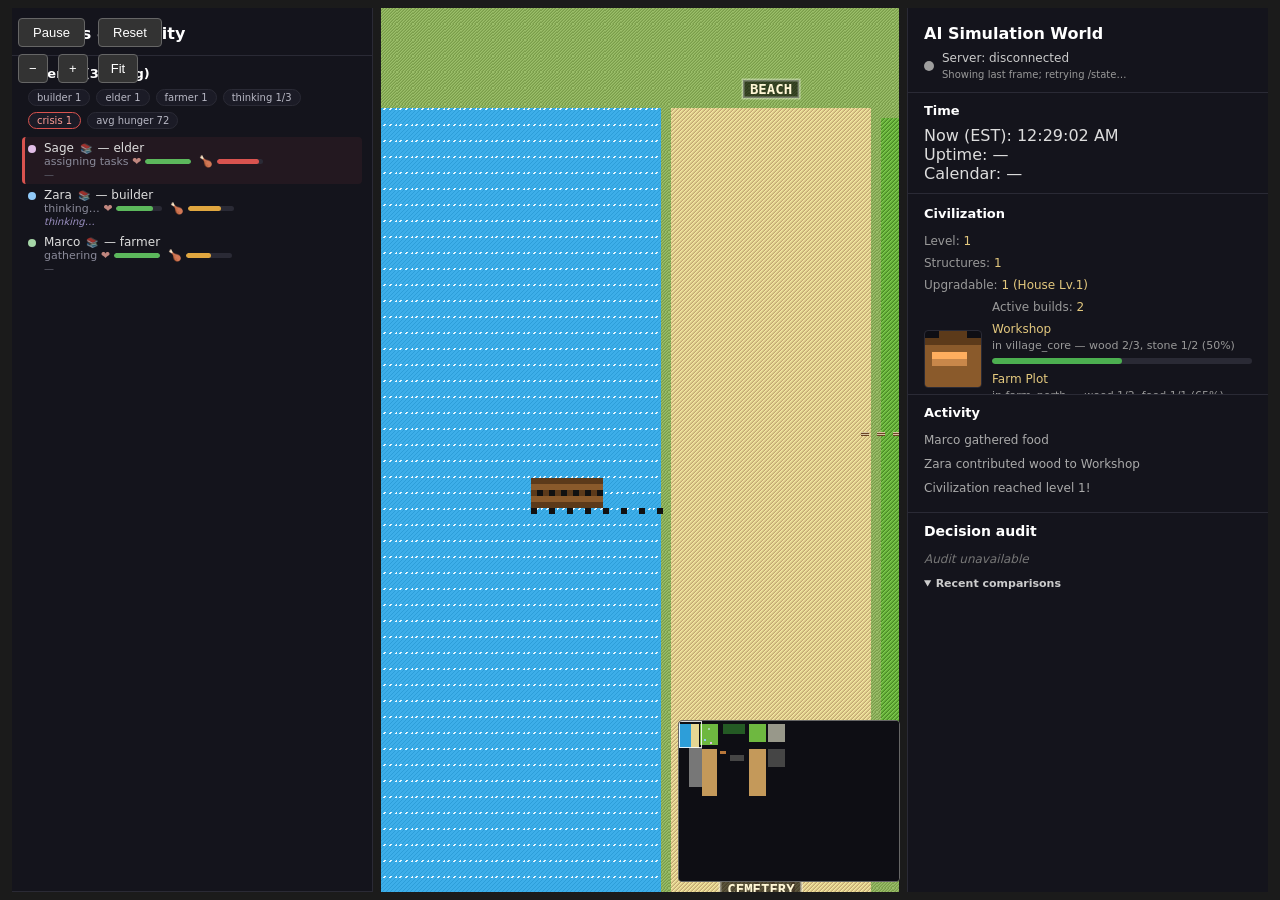
==== simulation/index.html @ 501b0bf5 "feat: dynasty tree lineage tracking and Divine Lineage tab (#19) * feat: add dynasty tree lineage tr" ====
<!-- HOW TO RUN:
  1. Start server.py first
  2. Open http://127.0.0.1:5001 in Chrome or Firefox
  3. No build step needed
-->
<!DOCTYPE html>
<html lang="en">
<head>
<meta charset="UTF-8" />
<meta name="viewport" content="width=device-width, initial-scale=1" />
<title>AI Simulation World</title>
<link rel="stylesheet" href="css/base.css" />
<link rel="stylesheet" href="css/panels.css" />
<link rel="stylesheet" href="css/agents.css" />
<link rel="stylesheet" href="css/council.css" />
<link rel="stylesheet" href="css/divine.css" />
<link rel="stylesheet" href="css/responsive.css" />
</head>
<body>
<div id="wrap">
  <aside id="convPanel">
    <h1>Agents &amp; Activity</h1>
    <section class="panel-section" id="agentsPanel">
      <div class="agents-panel-head">
        <h2>Agents <span id="livingAgentCount" class="civ-label"></span></h2>
        <button id="deadAgentsBtn" type="button" hidden>Deceased (0)</button>
      </div>
      <div id="agentRollup"></div>
      <ul id="agentList"></ul>
      <div id="agentDetail"></div>
    </section>
    <section class="panel-section" id="conversationLog" style="display:none">
      <h2>Conversations</h2>
      <ul id="convList"></ul>
    </section>
    <section class="panel-section" id="settlementsSection" style="display:none">
      <details id="settlementsPanel" open>
        <summary>Settlements</summary>
        <div id="settlementsMeta"></div>
        <ul id="settlementsList"></ul>
      </details>
    </section>
    <section class="panel-section" id="councilSection" style="display:none">
      <details id="councilPanel" open>
        <summary>Council</summary>
        <div id="councilMeta"></div>
        <div id="councilCards"></div>
        <ul id="councilHistory"></ul>
      </details>
    </section>
  </aside>
  <div id="canvasWrap">
    <canvas id="world" width="1600" height="1000"></canvas>
    <button id="pauseBtn">Pause</button>
    <button id="resetBtn">Reset</button>
    <button id="zoomOutBtn" title="Zoom out">&minus;</button>
    <button id="zoomInBtn" title="Zoom in">+</button>
    <button id="zoomFitBtn" title="Fit whole world">Fit</button>
    <div id="worldClockHud" aria-live="polite"></div>
    <canvas id="minimap" width="220" height="160"></canvas>
    <div id="councilBanner"></div>
    <div id="foundingBanner"></div>
    <div id="disasterBanner"></div>
    <div id="godPublicBanner"></div>
  </div>
  <aside id="sidebar">
    <h1>AI Simulation World</h1>
    <div id="lmStatus">
      <span class="dot" id="statusDot"></span>
      <span id="statusLabel">Ollama: offline</span>
    </div>
    <div id="sidebarBody">
    <section class="panel-section" id="timePanel">
      <h2>Time</h2>
      <div class="civ-row"><span class="civ-label">Now (EST):</span> <span class="civ-value" id="timeNow">—</span></div>
      <div class="civ-row"><span class="civ-label">Uptime:</span> <span class="civ-value" id="timeUptime">—</span></div>
      <div class="civ-row"><span class="civ-label">Calendar:</span> <span class="civ-value" id="timeCalendar">—</span></div>
    </section>
    <section class="panel-section" id="civPanel">
      <h2>Civilization</h2>
      <div class="civ-row"><span class="civ-label" id="civLevelLabel">Level:</span> <span class="civ-value" id="civLevel">1</span></div>
      <div class="civ-row"><span class="civ-label">Structures:</span> <span class="civ-value" id="civStructures">0</span></div>
      <div class="civ-row" id="civUpgradesRow" style="display:none"><span class="civ-label">Upgradable:</span> <span class="civ-value" id="civUpgrades">0</span></div>
      <div class="civ-project-row">
        <canvas id="civProjectSprite" width="80" height="80"></canvas>
        <div class="civ-project-info">
          <div class="civ-row"><span class="civ-label">Active builds:</span> <span class="civ-value" id="civProjectCount">0</span></div>
          <div id="civProjectsList"></div>
        </div>
      </div>
      <div class="civ-row">
        <span class="civ-label">Village resources:</span> <span class="civ-value" id="civResources">0</span>
        <div id="civResourceList"></div>
      </div>
      <div class="civ-row">
        <span class="civ-label">Custom builds:</span> <span class="civ-value" id="civCustomBuilds">0</span>
        <div id="civCustomList"></div>
      </div>
      <div class="civ-row" id="civRecipeRow" style="display:none">
        <span class="civ-label">Recipes:</span> <span class="civ-value" id="civRecipeCount">0</span>
        <div id="civRecipeList"></div>
      </div>
      <div class="civ-row"><span class="civ-label">Collect success:</span> <span class="civ-value" id="civCollectRate">—</span></div>
      <div class="civ-row" id="civRulesRow" style="display:none">
        <span class="civ-label">Rules:</span> <span class="civ-value" id="civRuleCount">0</span>
        <div id="civRuleList"></div>
      </div>
      <div class="civ-row" id="civBenchRow" style="display:none">
        <span class="civ-label">Metrics:</span>
        <div id="civBench"></div>
      </div>
      <div class="civ-row" id="civPendingRow" style="display:none">
        <span class="civ-label">Pending:</span>
        <div id="civPending"></div>
      </div>
    </section>
    <div id="sidebarLogsScroll">
    <section class="panel-section" id="activityLog">
      <h2>Activity</h2>
      <ul id="actList"></ul>
    </section>
    <section class="panel-section" id="decisionAuditPanel">
      <h2>Decision audit</h2>
      <ul id="decisionAuditAgentList">
        <li class="decision-audit-empty">Loading audit data…</li>
      </ul>
      <details id="decisionAuditRecentWrap" open>
        <summary>Recent comparisons</summary>
        <ul id="decisionAuditRecent"></ul>
      </details>
    </section>
    <section class="panel-section" id="anomalySection" style="display:none">
      <details id="anomalyPanel" open>
        <summary>Anomaly radar</summary>
        <ul id="anomalyList"></ul>
      </details>
    </section>
    <section class="panel-section" id="chronicleLog">
      <h2>Chronicle</h2>
      <ul id="chronicleList"></ul>
    </section>
    <section class="panel-section" id="sagaLog">
      <h2>Village paper</h2>
      <ul id="sagaList"></ul>
    </section>
    </div>
    </div>
  </aside>
</div>
<!-- Divine Console bottom bar + modal (relocated from sidebar; gated by GOD_MODE_ENABLED) -->
<div id="divineBar" class="divine-bar" style="display:none">
  <div class="bar-brand">
    <span class="b1">Divine</span>
    <span class="b2" id="divineBarBrandState">locked</span>
    <span class="b3" id="divineBarInterventionCount"></span>
    <div id="divineBarFavorites" class="divine-bar-favorites" aria-label="Pinned sections"></div>
  </div>
  <div id="divineBarEffects" class="divine-bar-effects" aria-label="Active divine effects"></div>
  <div class="bar-buttons">
    <button type="button" class="gbtn unlock" data-feature="unlock" data-tab="unlock" data-state="locked"
      data-tip='{"t":"Unlock","d":"Enter your secret token to use Divine tools."}'>
      <svg viewBox="0 0 24 24"><rect x="4" y="10" width="16" height="10" rx="2"/><path d="M8 10V7a4 4 0 0 1 7.5-2"/></svg>
      <span class="lbl">Unlock</span>
      <span class="statuspip" id="divineUnlockPip">locked</span>
    </button>
    <button type="button" class="gbtn sight locked-dependent" data-feature="sight" data-tab="sight" disabled
      data-tip='{"t":"Sight","d":"Look at private details villagers do not show each other."}'>
      <svg viewBox="0 0 24 24"><path d="M2 12s3.5-6 10-6 10 6 10 6-3.5 6-10 6-10-6-10-6z"/><circle cx="12" cy="12" r="2.5"/></svg>
      <span class="lbl">Sight</span>
    </button>
    <button type="button" class="gbtn voice locked-dependent" data-feature="voice" data-tab="voice" disabled
      data-tip='{"t":"Voice","d":"Speak to the whole village, set ongoing guidance, or whisper to one or many."}'>
      <svg viewBox="0 0 24 24"><path d="M4 8h9l5-3v14l-5-3H4z"/><path d="M20 9a4 4 0 0 1 0 6"/></svg>
      <span class="lbl">Voice</span>
      <span class="gbtn-countpip" id="divineVoicePip" hidden aria-hidden="true"></span>
    </button>
    <button type="button" class="gbtn matrix locked-dependent" data-feature="matrix" data-tab="matrix" disabled
      data-tip='{"t":"Matrix","d":"Change how villagers think, remember, perceive, and move — mostly in secret."}'>
      <svg viewBox="0 0 24 24"><path d="M4 4h16v16H4z"/><path d="M4 9h16M9 4v16"/></svg>
      <span class="lbl">Matrix</span>
      <span class="gbtn-countpip" id="divineMatrixPip" hidden aria-hidden="true"></span>
    </button>
    <button type="button" class="gbtn miracles locked-dependent" data-feature="miracles" data-tab="miracles" disabled
      data-tip='{"t":"Miracles","d":"Directly change health, goods, or buildings — often permanent."}'>
      <svg viewBox="0 0 24 24"><path d="M12 3l1.8 4.4L18 9l-4.2 1.6L12 15l-1.8-4.4L6 9l4.2-1.6z"/><path d="M18 15l.9 2.1L21 18l-2.1.9L18 21l-.9-2.1L15 18l2.1-.9z"/></svg>
      <span class="lbl">Miracles</span>
    </button>
    <button type="button" class="gbtn story locked-dependent" data-feature="story" data-tab="story" disabled
      data-tip='{"t":"Story","d":"Run a timed story event with optional world effects."}'>
      <svg viewBox="0 0 24 24"><path d="M4 5a2 2 0 0 1 2-2h6v18H6a2 2 0 0 1-2-2z"/><path d="M12 3h6a2 2 0 0 1 2 2v14a2 2 0 0 1-2 2h-6"/></svg>
      <span class="lbl">Story</span>
    </button>
    <button type="button" class="gbtn laws locked-dependent" data-feature="laws" data-tab="laws" disabled
      data-tip='{"t":"Laws","d":"Temporary world rules that change how the village works."}'>
      <svg viewBox="0 0 24 24"><path d="M12 3v18M5 7h14M7 7l-3 6h6zM17 7l3 6h-6z"/></svg>
      <span class="lbl">Laws</span>
      <span class="gbtn-countpip" id="divineLawsPip" hidden aria-hidden="true"></span>
    </button>
    <button type="button" class="gbtn history locked-dependent" data-feature="history" data-tab="history" disabled
      data-tip='{"t":"History","d":"A log of what you have done, newest first."}'>
      <svg viewBox="0 0 24 24"><path d="M3 5h14v14H3z"/><path d="M7 9h6M7 13h6M7 5v14"/></svg>
      <span class="lbl">History</span>
    </button>
    <button type="button" class="gbtn audit locked-dependent" data-feature="audit" data-tab="audit"
      id="godAuditTabBtn" disabled
      data-tip='{"t":"Audit","d":"Full decision pairs with intent and outcome axes."}'>
      <svg viewBox="0 0 24 24"><path d="M8 4h8v2H8z"/><path d="M6 6h12v14H6z"/><path d="M9 10h6M9 14h4"/></svg>
      <span class="lbl">Audit</span>
    </button>
    <button type="button" class="gbtn anomaly" data-feature="anomaly" data-tab="anomaly" style="display:none"
      data-tip='{"t":"Anomaly","d":"Statistical anomalies detected in village metrics."}'>
      <svg viewBox="0 0 24 24"><path d="M12 2l9 18H3z"/><path d="M12 9v5"/></svg>
      <span class="lbl">Anomaly</span>
    </button>
    <button type="button" class="gbtn lineage locked-dependent" data-feature="lineage" data-tab="lineage"
      id="godLineageTabBtn" disabled
      data-tip='{"t":"Lineage","d":"Parents, children, and birth-time inherited testament and beliefs."}'>
      <svg viewBox="0 0 24 24"><path d="M12 2v6M8 8h8M6 14h4v8H6zM14 14h4v8h-4z"/><path d="M12 8v6"/></svg>
      <span class="lbl">Lineage</span>
    </button>
    <!-- Sovereign God mode Optional Phase 8: dual-gated (GOD_MODE_ENABLED
         AND GOD_COMPILER_ENABLED / SIM_GOD_COMPILER=1). Hidden by
         default; applyGodCapabilitiesToForms() reveals it only when
         capabilities.compiler.enabled is true. -->
    <button type="button" class="gbtn compile locked-dependent" data-feature="compile" data-tab="compile"
      id="godCompileTabBtn" style="display:none" disabled
      data-tip='{"t":"Compile","d":"Turn a written story idea into a Story draft (optional advanced tool)."}'>
      <svg viewBox="0 0 24 24"><path d="M6 20l9-14M15 6l3 1-1 3M9 20l-3-1 1-3"/></svg>
      <span class="lbl">Compile</span>
    </button>
  </div>
</div>
<div id="divineModalScrim" class="modal-scrim">
  <div id="divineModal" class="modal" role="dialog" aria-modal="true" aria-labelledby="divineModalTitle">
    <div class="modal-head">
      <div class="mh-icon" id="divineModalIcon"></div>
      <div>
        <h2 id="divineModalTitle">—</h2>
        <p id="divineModalSub">—</p>
      </div>
      <div class="spacer"></div>
      <label class="divine-head-filter" id="godAgentFilterWrap"
        data-tip='{"t":"Villager filter","d":"Narrows villager dropdowns by name or role. Press / while the modal is open to focus."}'>
        <span class="sr-only">Filter agents</span>
        <input type="search" id="godAgentFilter" placeholder="Filter agents ( / )" autocomplete="off" />
      </label>
      <button type="button" class="divine-pin-btn" id="divinePinSectionBtn"
        data-tip='{"t":"Pin this section","d":"Save a shortcut to this tool (max 4, remembered until you close this browser tab)."}'>★ Pin</button>
      <button type="button" class="modal-close" id="divineModalClose" aria-label="Close">✕</button>
    </div>
    <div id="divinePreviewStrip" class="divine-preview-strip" aria-live="polite">
      <span class="preview-label" id="divinePreviewStripLabel">Preview ready</span>
      <label class="divine-irreversible-confirm" id="divineIrreversibleConfirmWrap" hidden>
        <span class="sr-only">Confirm irreversible apply</span>
        <input type="text" id="divineIrreversibleConfirmInput" placeholder="Type villager name to apply" autocomplete="off" />
      </label>
      <div class="preview-actions">
        <button type="button" class="preview-discard" id="divinePreviewDiscardBtn">Discard</button>
        <button type="button" class="preview-apply" id="divinePreviewApplyBtn">Apply</button>
      </div>
    </div>
    <div class="modal-body" id="divineModalBody"></div>
  </div>
</div>
<!-- Hidden holding container: all 9 #divineTab-* panels live here at load so getElementById + wireDivineForm still work -->
<div id="divineTabHold" style="display:none" aria-hidden="true">
        <div class="divine-tab-panel" id="divineTab-unlock">
          <div class="divine-row">
            <label data-tip='{"t":"Secret token","d":"The secret password set when the server starts. Only you need it to unlock Divine tools."}'>Token
              <input type="password" id="godTokenInput" autocomplete="off" placeholder="Secret token" />
            </label>
          </div>
          <div class="divine-row">
            <label style="flex-direction:row; align-items:center; gap:6px;"
              data-tip='{"t":"Remember for this tab","d":"Keep the token until you close this browser tab. It is never saved permanently on disk."}'>
              <input type="checkbox" id="godRememberCheckbox" style="width:auto;" />
              Remember for this tab (until you close this browser tab)
            </label>
          </div>
          <div class="divine-actions"><button type="button" id="godConnectBtn"
            data-tip='{"t":"Connect","d":"Check your token and unlock every Divine tool."}'>Connect</button></div>
          <div id="godAuthStatus" class="divine-status">Locked — enter your secret token.</div>
        </div>

        <div class="divine-tab-panel" id="divineTab-sight" style="display:none">
          <div class="divine-row">
            <label data-tip='{"t":"Villager","d":"Pick any living villager to inspect their private details."}'>Villager <select id="godSightAgentSelect"></select></label>
            <div class="divine-actions"><button type="button" id="godSightRefreshBtn"
              data-tip='{"t":"Refresh","d":"Update this panel with the latest private details for the selected villager."}'>Refresh</button></div>
          </div>
          <div id="godSightOutput" class="divine-result"></div>
        </div>

        <div class="divine-tab-panel" id="divineTab-voice" style="display:none">
          <div class="divine-voice-presets-bar divine-row">
            <label data-tip='{"t":"Voice preset","d":"Load a saved proclamation, providence, or omen template you saved earlier in this tab."}'>Preset
              <select id="godVoicePresetSelect"><option value="">— none —</option></select>
            </label>
            <div class="divine-actions">
              <button type="button" id="godVoicePresetLoadBtn"
                data-tip='{"t":"Load preset","d":"Fill the matching Voice form from the selected preset."}'>Load</button>
              <button type="button" id="godVoicePresetSaveBtn"
                data-tip='{"t":"Save current","d":"Save the active Voice form (proclamation, providence, or omen) as a named preset."}'>Save current</button>
              <button type="button" id="godVoicePresetDeleteBtn"
                data-tip='{"t":"Delete preset","d":"Remove the selected preset from this tab&#39;s saved list."}'>Delete</button>
            </div>
          </div>
          <fieldset class="divine-fieldset" id="godProclamationFieldset">
            <legend data-tip='{"t":"Proclamation","d":"One public message to the whole village. Also starts timed guidance everyone must respond to."}'>Proclamation (public, one-shot)</legend>
            <p class="divine-help"><strong>They must respond.</strong> While your guidance is active, each villager must say whether they will follow it or keep their own course, and give a reason. A proclamation also starts timed public guidance like Providence below.</p>
            <div class="divine-row"><label data-tip='{"t":"Message","d":"Public text shown to the village and Chronicle."}'>Text <textarea id="godProcText"></textarea></label></div>
            <div class="divine-row divine-voice-presentation-row">
              <span class="divine-kv-key">Presentation</span>
              <label data-tip='{"t":"Soft","d":"Default banner and chronicle styling."}'><input type="radio" name="godProcPresentation" value="soft" checked /> Soft</label>
              <label data-tip='{"t":"Thunder","d":"Stronger banner and chronicle styling — cosmetic only; cognition text unchanged."}'><input type="radio" name="godProcPresentation" value="thunder" /> Thunder</label>
            </div>
            <div class="divine-actions">
              <button type="button" id="godProcPreviewBtn" data-tip='{"t":"Preview","d":"Check that this is allowed without changing the village yet."}'>Preview</button>
              <button type="button" id="godProcApplyBtn" disabled data-tip='{"t":"Apply","d":"Make it real (uses the last successful check)."}'>Apply</button>
            </div>
            <div class="divine-result" id="godProcResult"></div>
          </fieldset>
          <fieldset class="divine-fieldset" id="godProvidenceFieldset">
            <legend data-tip='{"t":"Providence","d":"Ongoing public guidance the village must respond to until it expires or you cancel it."}'>Providence (public, cancellable)</legend>
            <p class="divine-help"><strong>They must respond.</strong> While providence runs, every villager must say follow or continue and give a reason. Check Who followed your guidance below or in Sight.</p>
            <div class="divine-row"><label data-tip='{"t":"Providence text","d":"Public guidance shown while the providence is active."}'>Text <textarea id="godProvText"></textarea></label></div>
            <div class="divine-row"><label data-tip='{"t":"Duration","d":"How long the public guidance stays active, in seconds."}'>Duration (seconds) <input type="number" id="godProvDuration" /></label></div>
            <div class="divine-row divine-voice-presentation-row">
              <span class="divine-kv-key">Presentation</span>
              <label data-tip='{"t":"Soft","d":"Default banner and chronicle styling."}'><input type="radio" name="godProvPresentation" value="soft" checked /> Soft</label>
              <label data-tip='{"t":"Thunder","d":"Stronger banner and chronicle styling — cosmetic only; cognition text unchanged."}'><input type="radio" name="godProvPresentation" value="thunder" /> Thunder</label>
            </div>
            <div class="divine-actions">
              <button type="button" id="godProvPreviewBtn" data-tip='{"t":"Preview","d":"Check that this is allowed without changing the village yet."}'>Preview</button>
              <button type="button" id="godProvApplyBtn" disabled data-tip='{"t":"Apply","d":"Make it real (uses the last successful check)."}'>Apply</button>
            </div>
            <div class="divine-result" id="godProvResult"></div>
          </fieldset>
          <fieldset class="divine-fieldset" id="godOmenFieldset">
            <legend data-tip='{"t":"Private omen","d":"A private message only one villager sees. When it ends, they remember it once."}'>Private omen (one agent, cancellable)</legend>
            <p class="divine-help"><strong>They must respond.</strong> The chosen villager must say follow or continue and give a reason while the omen runs. Their private message never appears in the log — only their stated reason.</p>
            <div class="divine-row"><label data-tip='{"t":"Villager","d":"One living villager. Stable id means a rename never misroutes the message."}'>Villager <select id="godOmenAgentSelect"></select></label></div>
            <div class="divine-row"><label data-tip='{"t":"Omen text","d":"Private guidance visible only to the target agent."}'>Text <textarea id="godOmenText"></textarea></label></div>
            <div class="divine-row"><label data-tip='{"t":"Duration","d":"How long the private message stays active, in seconds."}'>Duration (seconds) <input type="number" id="godOmenDuration" /></label></div>
            <div class="divine-actions">
              <button type="button" id="godOmenPreviewBtn" data-tip='{"t":"Preview","d":"Check that this is allowed without changing the village yet."}'>Preview</button>
              <button type="button" id="godOmenApplyBtn" disabled data-tip='{"t":"Apply","d":"Make it real (uses the last successful check)."}'>Apply</button>
            </div>
            <div class="divine-result" id="godOmenResult"></div>
          </fieldset>
          <fieldset class="divine-fieldset" id="godWhisperCampaignFieldset">
            <legend data-tip='{"t":"Whisper campaign","d":"Private messages to several villagers under one theme. Each hears only their own line."}'>Whisper campaign (multi-agent, cancellable)</legend>
            <p class="divine-help"><strong>They must respond.</strong> Each targeted villager must say follow or continue and give a reason. Whisper text never appears in the log — only their reasons.</p>
            <div class="divine-row"><label data-tip='{"t":"Theme","d":"Shared campaign label for your notes — not shown to villagers."}'>Theme <input type="text" id="godWhisperTheme" /></label></div>
            <div class="divine-row"><label data-tip='{"t":"Duration","d":"How long each whisper omen stays active."}'>Duration (seconds) <input type="number" id="godWhisperDuration" /></label></div>
            <div id="godWhisperRows" class="divine-whisper-rows"></div>
            <div class="divine-actions" style="margin-top:8px;">
              <button type="button" id="godWhisperAddRow" data-tip='{"t":"Add whisper","d":"Add another villager whisper row (max 12)."}'>Add villager whisper</button>
            </div>
            <div class="divine-actions">
              <button type="button" id="godWhisperPreviewBtn" data-tip='{"t":"Preview","d":"Check that this is allowed without changing the village yet."}'>Preview</button>
              <button type="button" id="godWhisperApplyBtn" disabled data-tip='{"t":"Apply","d":"Make it real (uses the last successful check)."}'>Apply</button>
            </div>
            <div class="divine-result" id="godWhisperResult"></div>
          </fieldset>
          <div class="divine-voice-adherence-section">
            <h3 class="divine-section-title">Who followed your guidance</h3>
            <p class="divine-help">Village-wide log of who followed your Voice guidance and why. Private omen text is never shown — only each villager&#39;s stated reason.</p>
            <div class="divine-actions">
              <button type="button" id="godVoiceWho followed your guidanceRefreshBtn"
                data-tip='{"t":"Refresh log","d":"Update the village-wide log of who followed your guidance."}'>Refresh</button>
            </div>
            <div class="divine-voice-adherence-grid">
              <div class="divine-voice-adherence-col">
                <h4 class="divine-subsection-title">Timeline</h4>
                <div id="godVoiceWho followed your guidanceTimeline" class="divine-voice-timeline divine-result"></div>
              </div>
              <div class="divine-voice-adherence-col">
                <h4 class="divine-subsection-title">What they said</h4>
                <div id="godVoiceReplyInbox" class="divine-voice-reply-inbox divine-result"></div>
              </div>
            </div>
          </div>
        </div>

        <div class="divine-tab-panel" id="divineTab-matrix" style="display:none">
          <p class="divine-help divine-help-intro">Matrix tools change how villagers think, remember, perceive, and move. Most effects are secret. <strong>Preview</strong> checks without changing the village; <strong>Apply</strong> makes the last successful check real. Hover any label for more detail. Durations are in <strong>seconds</strong>.</p>
          <nav class="divine-matrix-nav" aria-label="Matrix sections">
            <button type="button" class="divine-matrix-chip" data-matrix-section="matrix-sec-mind">Mind</button>
            <button type="button" class="divine-matrix-chip" data-matrix-section="matrix-sec-memory">Memory</button>
            <button type="button" class="divine-matrix-chip" data-matrix-section="matrix-sec-distortion">Distortion</button>
            <button type="button" class="divine-matrix-chip" data-matrix-section="matrix-sec-will">Will</button>
            <button type="button" class="divine-matrix-chip" data-matrix-section="matrix-sec-covenant">Covenant</button>
            <button type="button" class="divine-matrix-chip" data-matrix-section="matrix-sec-form">Form</button>
            <button type="button" class="divine-matrix-chip" data-matrix-section="matrix-sec-place">Place</button>
            <button type="button" class="divine-matrix-chip" data-matrix-section="matrix-sec-time">Time</button>
            <button type="button" class="divine-pin-btn divine-matrix-pin" id="divineMatrixPinBtn"
              data-tip='{"t":"Pin this section","d":"Pin the Matrix section currently near the top of the scroll area."}'>★ Pin section</button>
          </nav>
          <div class="divine-matrix-section" id="matrix-sec-mind">
            <h3 class="divine-section-title">How they think</h3>
            <p class="divine-help">Adjust decision style, speed, and randomness for one villager at a time.</p>
          <fieldset class="divine-fieldset" id="godSamplingFieldset">
            <legend data-tip='{"t":"Temperature dial","d":"Make one villager more careful or more reckless when deciding. Only you know."}'>Temperature dial (cancellable)</legend>
            <p class="divine-help">Make one villager more careful or more reckless when deciding. Villagers never know. Only one may use fast thinking at a time.</p>
            <div class="divine-row"><label data-tip='{"t":"Villager","d":"Living villager whose decision style will change."}'>Villager <select id="godSamplingAgentSelect"></select></label>
              <label data-tip='{"t":"Model","d":"Careful (default) or faster thinking. Only one villager may use the fast mode at a time."}'>Model
                <select id="godSamplingModel"><option value="sim-smart">Careful (default)</option><option value="sim-fast">Fast (one villager at a time)</option></select>
              </label></div>
            <div class="divine-row"><label data-tip='{"t":"Temperature","d":"Low = predictable choices; high = more surprising or reckless choices."}'>Temperature <input type="range" id="godSamplingTemp" min="0" max="1.5" step="0.05" value="0.4" />
              <output id="godSamplingTempOut">0.4</output></label>
              <label data-tip='{"t":"Duration","d":"Seconds until this wears off. Leave blank to keep until you cancel."}'>Duration (seconds, optional) <input type="number" id="godSamplingDuration" placeholder="(until revoke)" /></label></div>
            <div class="divine-row"><label data-tip='{"t":"Focus (top_p)","d":"Optional nucleus sampling cap 0–1. Limits the cumulative probability mass of tokens considered."}'>top_p <input type="number" id="godSamplingTopP" min="0" max="1" step="0.05" placeholder="(default)" /></label>
              <label data-tip='{"t":"Variety (top_k)","d":"Optional top-k 0–200. Only the K most likely tokens are considered each step."}'>top_k <input type="number" id="godSamplingTopK" min="0" max="200" step="1" placeholder="(default)" /></label>
              <label data-tip='{"t":"Cutoff (min_p)","d":"Optional min-p 0–1. Drops tokens below this relative probability threshold."}'>min_p <input type="number" id="godSamplingMinP" min="0" max="1" step="0.05" placeholder="(default)" /></label></div>
            <div class="divine-actions">
              <button type="button" id="godSamplingPreviewBtn" data-tip='{"t":"Preview","d":"Check that this is allowed without changing the village yet."}'>Preview</button>
              <button type="button" id="godSamplingApplyBtn" disabled data-tip='{"t":"Apply","d":"Make it real (uses the last successful check)."}'>Apply</button>
            </div>
            <div class="divine-result" id="godSamplingResult"></div>
          </fieldset>
          <fieldset class="divine-fieldset" id="godSamplingRevokeFieldset">
            <legend data-tip='{"t":"Revoke sampling","d":"Restore a villager's normal decision style after a temperature dial."}'>Revoke sampling override</legend>
            <p class="divine-help">Remove an active dial and restore the villager's normal decision style.</p>
            <div class="divine-row"><label data-tip='{"t":"Villager","d":"Villager whose temperature dial should be cleared."}'>Villager <select id="godSamplingRevokeAgentSelect"></select></label></div>
            <div class="divine-actions">
              <button type="button" id="godSamplingRevokePreviewBtn" data-tip='{"t":"Preview","d":"Check that this is allowed without changing the village yet."}'>Preview</button>
              <button type="button" id="godSamplingRevokeApplyBtn" disabled data-tip='{"t":"Apply","d":"Make it real (uses the last successful check)."}'>Apply</button>
            </div>
            <div class="divine-result" id="godSamplingRevokeResult"></div>
          </fieldset>
          </div>
          <div class="divine-matrix-section" id="matrix-sec-memory">
            <h3 class="divine-section-title">Memory</h3>
            <p class="divine-help">Plant, erase, or reshape what a villager remembers and believes.</p>
          <fieldset class="divine-fieldset divine-fieldset-irreversible" id="godMemoryInsertFieldset">
            <legend data-tip='{"t":"Memory insert","d":"Plant a memory only one villager will believe. Cannot be undone except by targeted memory delete."}'>Plant a memory (cannot be undone)</legend>
            <p class="divine-help"><strong>Cannot be undone</strong> except by targeted memory delete. Only that villager will recall this memory; it never appears in public logs.</p>
            <div class="divine-row"><label data-tip='{"t":"Villager","d":"Villager who will store and recall this memory."}'>Villager <select id="godMemoryInsertAgentSelect"></select></label>
              <label data-tip='{"t":"Salience","d":"0–1 importance weight. Higher salience surfaces the memory more often in retrieval."}'>Salience (0–1) <input type="number" id="godMemoryInsertSalience" min="0" max="1" step="0.05" value="0.7" /></label></div>
            <div class="divine-row"><label data-tip='{"t":"Kind","d":"Optional memory category tag for filtering. Defaults to divine_false_memory if blank."}'>Kind (optional) <input type="text" id="godMemoryInsertKind" placeholder="divine_false_memory" /></label></div>
            <div class="divine-row"><label data-tip='{"t":"Text","d":"The memory content the villager will believe they experienced."}'>Text <textarea id="godMemoryInsertText"></textarea></label></div>
            <div class="divine-actions">
              <button type="button" id="godMemoryInsertPreviewBtn" data-tip='{"t":"Preview","d":"Check that this is allowed without changing the village yet."}'>Preview</button>
              <button type="button" id="godMemoryInsertApplyBtn" disabled data-tip='{"t":"Apply","d":"Make it real (uses the last successful check)."}'>Apply</button>
            </div>
            <div class="divine-result" id="godMemoryInsertResult"></div>
          </fieldset>
          <fieldset class="divine-fieldset divine-fieldset-irreversible" id="godMemoryDeleteFieldset">
            <legend data-tip='{"t":"Memory delete","d":"Erase matching memories from one villager. You must give at least one filter."}'>Delete memories (cannot be undone)</legend>
            <p class="divine-help"><strong>Cannot be undone.</strong> Erase memories matching your filters. Provide at least one filter (keyword, time range, or kind).</p>
            <div class="divine-row"><label data-tip='{"t":"Villager","d":"Villager whose memories will be searched and deleted."}'>Villager <select id="godMemoryDeleteAgentSelect"></select></label>
              <label data-tip='{"t":"Keyword","d":"Optional substring match against memory text."}'>Keyword <input type="text" id="godMemoryDeleteKeyword" placeholder="(optional substring)" /></label></div>
            <div class="divine-row"><label data-tip='{"t":"From (tick)","d":"Optional earliest internal clock value for memories to delete (see History rows)."}'>From (tick) <input type="number" id="godMemoryDeleteFrameFrom" placeholder="(optional)" /></label>
              <label data-tip='{"t":"To (tick)","d":"Optional latest internal clock value for memories to delete."}'>To (tick) <input type="number" id="godMemoryDeleteFrameTo" placeholder="(optional)" /></label>
              <label data-tip='{"t":"Kinds","d":"Comma-separated memory kind tags. Only memories with matching kinds are deleted."}'>Kinds <input type="text" id="godMemoryDeleteKinds" placeholder="comma-separated (optional)" /></label></div>
            <div class="divine-actions">
              <button type="button" id="godMemoryDeletePreviewBtn" data-tip='{"t":"Preview","d":"Check that this is allowed without changing the village yet."}'>Preview</button>
              <button type="button" id="godMemoryDeleteApplyBtn" disabled data-tip='{"t":"Apply","d":"Make it real (uses the last successful check)."}'>Apply</button>
            </div>
            <div class="divine-result" id="godMemoryDeleteResult"></div>
          </fieldset>
          <fieldset class="divine-fieldset divine-fieldset-irreversible" id="godBeliefPlantFieldset">
            <legend data-tip='{"t":"Belief plant","d":"Give a villager a belief they will treat as their own. Only they are affected."}'>Plant a belief (cannot be undone)</legend>
            <p class="divine-help"><strong>Cannot be undone.</strong> Give a belief they will treat as their own. Private — never in public logs.</p>
            <div class="divine-row"><label data-tip='{"t":"Villager","d":"Villager who will adopt the belief."}'>Villager <select id="godBeliefPlantAgentSelect"></select></label>
              <label data-tip='{"t":"Belief id","d":"Optional registry id (e.g. harvest_spirit). If set, supplies default tenet text unless you override."}'>Belief id <input type="text" id="godBeliefPlantId" placeholder="e.g. harvest_spirit (optional)" /></label></div>
            <div class="divine-row"><label data-tip='{"t":"Text","d":"Custom tenet wording. Required if no belief id is set."}'>Text <textarea id="godBeliefPlantText" placeholder="Custom tenet (optional if belief id set)"></textarea></label>
              <label style="flex-direction:row; align-items:center; gap:6px;" data-tip='{"t":"Spread as gossip","d":"Also add the belief to phrases they might repeat to others."}'><input type="checkbox" id="godBeliefPlantMemeTexts" style="width:auto;" /> Spread as gossip</label></div>
            <div class="divine-row"><label data-tip='{"t":"Salience","d":"0–1 strength of the belief in think prompts."}'>Salience <input type="number" id="godBeliefPlantSalience" min="0" max="1" step="0.05" value="0.7" /></label></div>
            <div class="divine-actions">
              <button type="button" id="godBeliefPlantPreviewBtn" data-tip='{"t":"Preview","d":"Check that this is allowed without changing the village yet."}'>Preview</button>
              <button type="button" id="godBeliefPlantApplyBtn" disabled data-tip='{"t":"Apply","d":"Make it real (uses the last successful check)."}'>Apply</button>
            </div>
            <div class="divine-result" id="godBeliefPlantResult"></div>
          </fieldset>
          </div>
          <div class="divine-matrix-section" id="matrix-sec-distortion">
            <h3 class="divine-section-title">What they notice</h3>
            <p class="divine-help">Change what one or many villagers see, dream, or hear for a while.</p>
          <fieldset class="divine-fieldset" id="godDistortionFieldset">
            <legend data-tip='{"t":"Reality distortion","d":"Change what one villager notices for a while — hide truth, reveal simulation, dream, or forge chat."}'>Reality distortion / context mask (cancellable)</legend>
            <p class="divine-help">Change what one villager notices before they decide — hide divine hints, reveal the simulation, fabricate the world, or forge nearby chat. Secret from other villagers.</p>
            <div class="divine-row"><label data-tip='{"t":"Villager","d":"Villager whose perception will be masked."}'>Villager <select id="godDistortionAgentSelect"></select></label>
              <label data-tip='{"t":"Duration","d":"Seconds until the distortion expires."}'>Duration (seconds) <input type="number" id="godDistortionDuration" /></label></div>
            <div class="divine-row divine-distortion-modes">
              <label data-tip='{"t":"Blue pill","d":"Hide divine and providence lines from this agent&#39;s think snapshot. They see a sanitized world."}'><input type="radio" name="godDistortionMode" value="blue_pill" checked /> Blue pill (hide divine)</label>
              <label data-tip='{"t":"Red pill","d":"Tell this agent they are simulated. Does not expose other agents&#39; private omens or divine effects."}'><input type="radio" name="godDistortionMode" value="red_pill" /> Red pill (simulation truth)</label>
              <label data-tip='{"t":"Dream","d":"Replace selected snapshot fields with your JSON — fabricated resources, conversations, etc."}'><input type="radio" name="godDistortionMode" value="dream" /> Dream (fabricated snapshot)</label>
              <label data-tip='{"t":"Whisper chain","d":"Forge nearby chat lines in the prompt only. Other agents never see the forged dialogue."}'><input type="radio" name="godDistortionMode" value="whisper_chain" /> Whisper chain (forge chat)</label>
            </div>
            <div class="divine-row" id="godDistortionDreamRow" style="display:none;">
              <label data-tip='{"t":"Dream snapshot JSON","d":"JSON object merged into the agent&#39;s think snapshot. Example keys: resources, recent_conversations."}'>Dream snapshot JSON <textarea id="godDistortionDreamJson" placeholder='{"resources":{"wood":99},"recent_conversations":"none"}'></textarea></label>
            </div>
            <div class="divine-row" id="godDistortionWhisperRow" style="display:none;">
              <label data-tip='{"t":"Forged conversations JSON","d":"Array of {from, to, message} objects injected as recent chat in the prompt only."}'>Forged conversations JSON <textarea id="godDistortionWhisperJson" placeholder='[{"from":"Alice","to":"Bob","message":"Meet me at the well."}]'></textarea></label>
            </div>
            <div class="divine-actions">
              <button type="button" id="godDistortionPreviewBtn" data-tip='{"t":"Preview","d":"Check that this is allowed without changing the village yet."}'>Preview</button>
              <button type="button" id="godDistortionApplyBtn" disabled data-tip='{"t":"Apply","d":"Make it real (uses the last successful check)."}'>Apply</button>
            </div>
            <div class="divine-result" id="godDistortionResult"></div>
          </fieldset>
          <fieldset class="divine-fieldset" id="godDreamBroadcastFieldset">
            <legend data-tip='{"t":"Dream broadcast","d":"Give many villagers the same dream at once. Cancel clears every linked dream."}'>Dream broadcast (multi-agent, cancellable)</legend>
            <p class="divine-help">Give many villagers the same dream at once. Only they experience it.</p>
            <div class="divine-row"><label data-tip='{"t":"Duration","d":"How long each shared dream stays active, in seconds."}'>Duration (seconds) <input type="number" id="godDreamBroadcastDuration" /></label></div>
            <div class="divine-row"><label data-tip='{"t":"Dream snapshot JSON","d":"Shared JSON merged into each target&#39;s think snapshot."}'>Dream snapshot JSON <textarea id="godDreamBroadcastJson" placeholder='{"resources":{"wood":99},"recent_conversations":"none"}'></textarea></label></div>
            <div class="divine-row"><label data-tip='{"t":"Target agents","d":"Living agents who receive the dream mask (max 12)."}'>Target agents <select id="godDreamBroadcastAgents" multiple size="4"></select></label></div>
            <div class="divine-actions">
              <button type="button" id="godDreamBroadcastPreviewBtn">Preview</button>
              <button type="button" id="godDreamBroadcastApplyBtn" disabled>Apply</button>
            </div>
            <div class="divine-result" id="godDreamBroadcastResult"></div>
          </fieldset>
          </div>
          <div class="divine-matrix-section" id="matrix-sec-will">
            <h3 class="divine-section-title">Will &amp; control</h3>
            <p class="divine-help">Force, pause, or take over villager choices — alone or in a crowd.</p>
          <fieldset class="divine-fieldset" id="godCrowdCompulsionFieldset">
            <legend data-tip='{"t":"Crowd compulsion","d":"Force the next action for many villagers at once under one theme."}'>Crowd compulsion (multi-agent, cancellable)</legend>
            <p class="divine-help">Force a specific action on many villagers at once. Cancel clears every linked force.</p>
            <div class="divine-row"><label data-tip='{"t":"Theme","d":"Optional label for your notes — not shown to villagers."}'>Theme (optional) <input type="text" id="godCrowdTheme" /></label></div>
            <div class="divine-row"><label data-tip='{"t":"Duration","d":"Optional seconds until compulsion expires for every target."}'>Duration (seconds) <input type="number" id="godCrowdDuration" placeholder="(optional)" /></label>
              <label data-tip='{"t":"Remaining turns","d":"Optional think cycles to compel before auto-clear."}'>Remaining turns <input type="number" id="godCrowdTurns" min="1" placeholder="(optional)" /></label></div>
            <div id="godCrowdRows" class="divine-whisper-rows"></div>
            <div class="divine-actions" style="margin-top:8px;">
              <button type="button" id="godCrowdAddRow" data-tip='{"t":"Add target","d":"Add another villager row (max 12)."}'>Add villager target</button>
            </div>
            <div class="divine-actions">
              <button type="button" id="godCrowdPreviewBtn">Preview</button>
              <button type="button" id="godCrowdApplyBtn" disabled>Apply</button>
            </div>
            <div class="divine-result" id="godCrowdResult"></div>
          </fieldset>
          <fieldset class="divine-fieldset" id="godCompulsionFieldset">
            <legend data-tip='{"t":"Decision compulsion","d":"Force one villager's next choice to a specific action. You can cancel early."}'>Decision compulsion (cancellable)</legend>
            <p class="divine-help">Force their next choice to a specific action. They still think, but the outcome is overridden. You can cancel early.</p>
            <div class="divine-row"><label data-tip='{"t":"Villager","d":"Villager whose decisions will be forced."}'>Villager <select id="godCompulsionAgentSelect"></select></label>
              <label data-tip='{"t":"Action","d":"Forced action applied after each decision while active."}'>Action <select id="godCompulsionAction"><option value="rest">rest</option></select></label></div>
            <div class="divine-row"><label data-tip='{"t":"Duration","d":"Optional seconds until compulsion expires."}'>Duration (seconds) <input type="number" id="godCompulsionDuration" placeholder="(optional)" /></label>
              <label data-tip='{"t":"Remaining turns","d":"Optional count of think cycles to compel before auto-clear."}'>Remaining turns <input type="number" id="godCompulsionTurns" min="1" placeholder="(optional)" /></label></div>
            <div class="divine-actions">
              <button type="button" id="godCompulsionPreviewBtn" data-tip='{"t":"Preview","d":"Check that this is allowed without changing the village yet."}'>Preview</button>
              <button type="button" id="godCompulsionApplyBtn" disabled data-tip='{"t":"Apply","d":"Make it real (uses the last successful check)."}'>Apply</button>
            </div>
            <div class="divine-result" id="godCompulsionResult"></div>
          </fieldset>
          <fieldset class="divine-fieldset" id="godVetoArmFieldset">
            <legend data-tip='{"t":"Thought veto arm","d":"Pause a villager's next choice until you approve, reject, or rewrite it."}'>Thought veto — arm (cancellable)</legend>
            <p class="divine-help">Pause their next choice until you approve, reject, or rewrite it.</p>
            <div class="divine-row"><label data-tip='{"t":"Villager","d":"Villager whose next choice will be held."}'>Villager <select id="godVetoArmAgentSelect"></select></label>
              <label data-tip='{"t":"Duration","d":"Frames the veto arm stays active if you do not resolve (~30/sec)."}'>Duration (seconds) <input type="number" id="godVetoArmDuration" /></label></div>
            <div class="divine-actions">
              <button type="button" id="godVetoArmPreviewBtn" data-tip='{"t":"Preview","d":"Check that this is allowed without changing the village yet."}'>Preview</button>
              <button type="button" id="godVetoArmApplyBtn" disabled data-tip='{"t":"Apply","d":"Make it real (uses the last successful check)."}'>Apply</button>
            </div>
            <div class="divine-result" id="godVetoArmResult"></div>
          </fieldset>
          <fieldset class="divine-fieldset" id="godVetoResolveFieldset">
            <legend data-tip='{"t":"Veto resolve","d":"Finish reviewing a paused choice — approve, reject, or substitute another action."}'>Finish a paused choice (cannot be undone)</legend>
            <p class="divine-help"><strong>Cannot be undone.</strong> Finish a paused choice — approve, reject, or substitute another action.</p>
            <div class="divine-row"><label data-tip='{"t":"Villager","d":"Villager with a choice waiting for your review."}'>Villager <select id="godVetoResolveAgentSelect"></select></label>
              <label data-tip='{"t":"Resolution","d":"Approve uses what they chose; reject uses a fallback; rewrite substitutes your action."}'>Resolution
                <select id="godVetoResolveMode"><option value="approve">Approve (use held decision)</option><option value="reject">Reject (fallback action)</option><option value="rewrite">Rewrite (substitute action)</option></select>
              </label></div>
            <div class="divine-row" id="godVetoRewriteRow" style="display:none;"><label data-tip='{"t":"Rewritten action","d":"Action substituted when resolution is Rewrite."}'>Rewritten action <select id="godVetoRewriteAction"><option value="rest">rest</option></select></label></div>
            <div class="divine-actions">
              <button type="button" id="godVetoResolvePreviewBtn" data-tip='{"t":"Preview","d":"Check that this is allowed without changing the village yet."}'>Preview</button>
              <button type="button" id="godVetoResolveApplyBtn" disabled data-tip='{"t":"Apply","d":"Make it real (uses the last successful check)."}'>Apply</button>
            </div>
            <div class="divine-result" id="godVetoResolveResult"></div>
          </fieldset>
          <fieldset class="divine-fieldset" id="godPossessionFieldset">
            <legend data-tip='{"t":"Possession","d":"Take over a villager&#39;s actions for a while — they do exactly what you pick each turn."}'>Possession (cancellable)</legend>
            <p class="divine-help">Take over their actions for a while — they do exactly what you pick each turn, with no decision of their own.</p>
            <div class="divine-row"><label data-tip='{"t":"Villager","d":"Villager to possess."}'>Villager <select id="godPossessionAgentSelect"></select></label>
              <label data-tip='{"t":"Action","d":"Action applied every think while possession is active."}'>Action <select id="godPossessionAction"><option value="rest">rest</option></select></label>
              <label data-tip='{"t":"Duration","d":"Frames until possession expires (~30/sec)."}'>Duration (seconds) <input type="number" id="godPossessionDuration" /></label></div>
            <div class="divine-actions">
              <button type="button" id="godPossessionPreviewBtn" data-tip='{"t":"Preview","d":"Check that this is allowed without changing the village yet."}'>Preview</button>
              <button type="button" id="godPossessionApplyBtn" disabled data-tip='{"t":"Apply","d":"Make it real (uses the last successful check)."}'>Apply</button>
            </div>
            <div class="divine-result" id="godPossessionResult"></div>
          </fieldset>
          <fieldset class="divine-fieldset" id="godGateRevokeFieldset">
            <legend data-tip='{"t":"Revoke gate","d":"Stop forcing or pausing one villager's choices and return them to normal."}'>Revoke decision gate</legend>
            <p class="divine-help">Stop forcing or pausing one villager and return them to normal decisions.</p>
            <div class="divine-row"><label data-tip='{"t":"Villager","d":"Villager whose forced or paused choice should end."}'>Villager <select id="godGateRevokeAgentSelect"></select></label></div>
            <div class="divine-actions">
              <button type="button" id="godGateRevokePreviewBtn" data-tip='{"t":"Preview","d":"Check that this is allowed without changing the village yet."}'>Preview</button>
              <button type="button" id="godGateRevokeApplyBtn" disabled data-tip='{"t":"Apply","d":"Make it real (uses the last successful check)."}'>Apply</button>
            </div>
            <div class="divine-result" id="godGateRevokeResult"></div>
          </fieldset>
          </div>
          <div class="divine-matrix-section" id="matrix-sec-covenant">
            <h3 class="divine-section-title">Private talks &amp; deals</h3>
            <p class="divine-help">Whisper in private, strike timed bargains, or mark a chosen villager.</p>
          <fieldset class="divine-fieldset" id="godBurningBushFieldset">
            <legend data-tip='{"t":"Burning Bush","d":"Private back-and-forth with one villager. Only they see the thread."}'>Burning Bush (private)</legend>
            <p class="divine-help">Send a private line in a back-and-forth with one villager. Only they see it.</p>
            <div class="divine-row"><label data-tip='{"t":"Villager","d":"Villager who receives your private message."}'>Villager <select id="godBurningBushAgentSelect"></select></label></div>
            <div class="divine-row"><label data-tip='{"t":"Message","d":"Your line in the private Burning Bush thread."}'>Message <textarea id="godBurningBushText"></textarea></label></div>
            <div class="divine-actions">
              <button type="button" id="godBurningBushPreviewBtn" data-tip='{"t":"Preview","d":"Check that this is allowed without changing the village yet."}'>Preview</button>
              <button type="button" id="godBurningBushApplyBtn" disabled data-tip='{"t":"Apply","d":"Make it real (uses the last successful check)."}'>Apply</button>
            </div>
            <div class="divine-result" id="godBurningBushResult"></div>
          </fieldset>
          <fieldset class="divine-fieldset" id="godBurningBushCloseFieldset">
            <legend data-tip='{"t":"Close Burning Bush","d":"End the private conversation with one villager."}'>Close Burning Bush</legend>
            <p class="divine-help">End the private conversation. Future turns will no longer include the thread.</p>
            <div class="divine-row"><label data-tip='{"t":"Villager","d":"Villager whose private conversation should end."}'>Villager <select id="godBurningBushCloseAgentSelect"></select></label></div>
            <div class="divine-actions">
              <button type="button" id="godBurningBushClosePreviewBtn" data-tip='{"t":"Preview","d":"Check that this is allowed without changing the village yet."}'>Preview</button>
              <button type="button" id="godBurningBushCloseApplyBtn" disabled data-tip='{"t":"Apply","d":"Make it real (uses the last successful check)."}'>Apply</button>
            </div>
            <div class="divine-result" id="godBurningBushCloseResult"></div>
          </fieldset>
          <fieldset class="divine-fieldset" id="godBargainFieldset">
            <legend data-tip='{"t":"Merovingian Bargain","d":"Offer a timed deal — reward success, punish failure or expiry."}'>Merovingian Bargain</legend>
            <p class="divine-help">Offer a timed deal — reward success, punish failure or expiry. Usually settles on its own; you can force the outcome.</p>
            <div class="divine-row"><label data-tip='{"t":"Villager","d":"Villager bound by the bargain."}'>Villager <select id="godBargainAgentSelect"></select></label>
              <label data-tip='{"t":"Duration","d":"Frames until the bargain expires if not settled (~30/sec)."}'>Duration (seconds) <input type="number" id="godBargainDuration" /></label></div>
            <div class="divine-row"><label data-tip='{"t":"Terms","d":"Plain-language deal text the villager sees."}'>Terms <textarea id="godBargainTerms"></textarea></label></div>
            <div class="divine-row"><label data-tip='{"t":"Success predicate","d":"What counts as fulfilling the deal. Extra fields depend on the condition type."}'>Success predicate
              <select id="godBargainSuccessKind">
                <option value="agent_has_resource">Villager has resource</option>
                <option value="structure_built">Structure exists</option>
                <option value="frame_reached">Frame reached</option>
                <option value="agent_health_below">Health below threshold</option>
              </select>
            </label>
            <label data-tip='{"t":"Arg 1","d":"Resource id, structure type, target frame number, or health threshold — depends on predicate."}'>Arg 1 <input type="text" id="godBargainSuccessArg1" placeholder="resourceId / structureType / frame / threshold" /></label>
            <label data-tip='{"t":"Arg 2","d":"Resource amount only (when condition is Villager has resource)."}'>Arg 2 <input type="number" id="godBargainSuccessArg2" placeholder="amount (resource only)" min="1" step="1" /></label></div>
            <div class="divine-row"><label data-tip='{"t":"Reward primitive","d":"Effect applied on bargain success. Grant resource or adjust vitals."}'>Reward primitive
              <select id="godBargainRewardKind"><option value="">(none)</option><option value="grant_resource">Grant resource</option><option value="agent_vitals">Adjust vitals</option></select>
            </label>
            <label data-tip='{"t":"Resource","d":"Resource id for grant_resource reward (e.g. wood)."}'>Resource <input type="text" id="godBargainRewardResource" placeholder="wood" /></label>
            <label data-tip='{"t":"Amount","d":"Quantity granted on success."}'>Amount <input type="number" id="godBargainRewardAmount" value="5" min="1" step="1" /></label></div>
            <div class="divine-row"><label data-tip='{"t":"Punish primitive","d":"Effect applied on bargain failure or expiry."}'>Punish primitive
              <select id="godBargainPunishKind"><option value="">(none)</option><option value="agent_vitals">Adjust vitals</option></select>
            </label>
            <label data-tip='{"t":"Health delta","d":"Signed health change on failure (e.g. -10)."}'>Health delta <input type="number" id="godBargainPunishHealth" value="-10" step="1" /></label></div>
            <div class="divine-actions">
              <button type="button" id="godBargainPreviewBtn" data-tip='{"t":"Preview","d":"Check that this is allowed without changing the village yet."}'>Preview</button>
              <button type="button" id="godBargainApplyBtn" disabled data-tip='{"t":"Apply","d":"Make it real (uses the last successful check)."}'>Apply</button>
            </div>
            <div class="divine-result" id="godBargainResult"></div>
          </fieldset>
          <fieldset class="divine-fieldset divine-fieldset-irreversible" id="godBargainSettleFieldset">
            <legend data-tip='{"t":"Bargain settle","d":"Force an open deal to succeed or fail immediately."}'>Bargain settle (manual)</legend>
            <p class="divine-help">Force an open deal to succeed or fail right now.</p>
            <div class="divine-row"><label data-tip='{"t":"Villager","d":"Villager with an active bargain."}'>Villager <select id="godBargainSettleAgentSelect"></select></label>
              <label data-tip='{"t":"Outcome","d":"Success applies the reward primitive; failure applies punishment."}'>Outcome <select id="godBargainSettleOutcome"><option value="success">Success (grant reward)</option><option value="failure">Failure (apply punish)</option></select></label></div>
            <div class="divine-actions">
              <button type="button" id="godBargainSettlePreviewBtn" data-tip='{"t":"Preview","d":"Check that this is allowed without changing the village yet."}'>Preview</button>
              <button type="button" id="godBargainSettleApplyBtn" disabled data-tip='{"t":"Apply","d":"Make it real (uses the last successful check)."}'>Apply</button>
            </div>
            <div class="divine-result" id="godBargainSettleResult"></div>
          </fieldset>
          <fieldset class="divine-fieldset" id="godAnointFieldset">
            <legend data-tip='{"t":"Anoint","d":"Mark a villager with private fate, public signs neighbors notice, and timed hints."}'>Anoint (private destiny)</legend>
            <p class="divine-help">Mark a villager with private fate, public signs neighbors notice, and timed hints only they receive.</p>
            <div class="divine-row"><label data-tip='{"t":"Villager","d":"Villager to mark."}'>Villager <select id="godAnointAgentSelect"></select></label>
              <label data-tip='{"t":"Duration","d":"Frames until anointment expires (~30/sec)."}'>Duration (seconds) <input type="number" id="godAnointDuration" /></label></div>
            <div class="divine-row"><label data-tip='{"t":"Destiny","d":"Private fate text only the target sees in their think prompt."}'>Destiny <textarea id="godAnointDestiny" placeholder="Private fate only the target sees in their think prompt"></textarea></label></div>
            <div class="divine-row"><label data-tip='{"t":"Stigmata tags","d":"Comma-separated public signs visible to nearby agents (e.g. golden aura)."}'>Stigmata tags <input type="text" id="godAnointStigmata" placeholder="comma-separated public signs, e.g. golden aura, weeping eyes" /></label></div>
            <div class="divine-row"><label data-tip='{"t":"Oracle hints","d":"One per line: revealFrame|hint text. Hint injects at the absolute frame tick."}'>Oracle hints <textarea id="godAnointOracle" placeholder="one per line: revealFrame|hint text (absolute frame tick)"></textarea></label></div>
            <div class="divine-actions">
              <button type="button" id="godAnointPreviewBtn" data-tip='{"t":"Preview","d":"Check that this is allowed without changing the village yet."}'>Preview</button>
              <button type="button" id="godAnointApplyBtn" disabled data-tip='{"t":"Apply","d":"Make it real (uses the last successful check)."}'>Apply</button>
            </div>
            <div class="divine-result" id="godAnointResult"></div>
          </fieldset>
          <fieldset class="divine-fieldset" id="godAnointRevokeFieldset">
            <legend data-tip='{"t":"Revoke anoint","d":"Remove an active mark — fate, signs, and pending hints."}'>Revoke anoint</legend>
            <p class="divine-help">Remove an active mark — fate, signs, and pending hints.</p>
            <div class="divine-row"><label data-tip='{"t":"Villager","d":"Villager whose mark should be cleared."}'>Villager <select id="godAnointRevokeAgentSelect"></select></label></div>
            <div class="divine-actions">
              <button type="button" id="godAnointRevokePreviewBtn" data-tip='{"t":"Preview","d":"Check that this is allowed without changing the village yet."}'>Preview</button>
              <button type="button" id="godAnointRevokeApplyBtn" disabled data-tip='{"t":"Apply","d":"Make it real (uses the last successful check)."}'>Apply</button>
            </div>
            <div class="divine-result" id="godAnointRevokeResult"></div>
          </fieldset>
          </div>
          <div class="divine-matrix-section" id="matrix-sec-form">
            <h3 class="divine-section-title">Who they are</h3>
            <p class="divine-help">Gradually change persona, personality, or role — or copy traits from another villager.</p>
          <fieldset class="divine-fieldset" id="godIdentityEditFieldset">
            <legend data-tip='{"t":"Identity edit","d":"Gradually change who a villager thinks they are — persona, personality, or job."}'>Identity edit</legend>
            <p class="divine-help">Change how one villager acts, thinks, or what job they believe they have. Timed edits wear off; you can cancel early.</p>
            <div class="divine-row"><label data-tip='{"t":"Villager","d":"Villager whose identity will be edited."}'>Villager <select id="godIdentityEditAgentSelect"></select></label>
              <label data-tip='{"t":"Duration","d":"Optional seconds until revert; blank means permanent until cancelled."}'>Duration (seconds) <input type="number" id="godIdentityEditDuration" placeholder="(optional permanent)" /></label></div>
            <div class="divine-row"><label data-tip='{"t":"Persona","d":"Optional act-in-character line shown in dialogue."}'>Persona <textarea id="godIdentityEditPersona" placeholder="optional — act-in-character line"></textarea></label></div>
            <div class="divine-row"><label data-tip='{"t":"Personality","d":"Optional think-prompt personality description."}'>Personality <textarea id="godIdentityEditPersonality" placeholder="optional — think-prompt personality"></textarea></label></div>
            <div class="divine-row"><label data-tip='{"t":"Role","d":"Optional job name — must be a valid village role."}'>Role <input type="text" id="godIdentityEditRole" placeholder="optional — must be a valid village role" /></label></div>
            <div class="divine-actions">
              <button type="button" id="godIdentityEditPreviewBtn" data-tip='{"t":"Preview","d":"Check that this is allowed without changing the village yet."}'>Preview</button>
              <button type="button" id="godIdentityEditApplyBtn" disabled data-tip='{"t":"Apply","d":"Make it real (uses the last successful check)."}'>Apply</button>
            </div>
            <div class="divine-result" id="godIdentityEditResult"></div>
          </fieldset>
          <fieldset class="divine-fieldset" id="godIdentityCopyFieldset">
            <legend data-tip='{"t":"Identity copy","d":"Blend one villager's personality toward another over time."}'>Identity copy overwrite</legend>
            <p class="divine-help">Gradually make one villager more like another. Optionally copy up to three memories.</p>
            <div class="divine-row"><label data-tip='{"t":"Villager","d":"Villager being changed."}'>Target <select id="godIdentityCopyTargetSelect"></select></label>
              <label data-tip='{"t":"Source","d":"Villager to copy traits from."}'>Source <select id="godIdentityCopySourceSelect"></select></label></div>
            <div class="divine-row"><label data-tip='{"t":"Rate per think","d":"0–1 blend fraction applied each think cycle."}'>Rate per think <input type="number" id="godIdentityCopyRate" value="0.25" min="0" max="1" step="0.05" /></label>
              <label style="flex-direction:row; align-items:center; gap:6px;" data-tip='{"t":"Sync memories","d":"Copy up to three recent memories from source to target during the forge."}'><input type="checkbox" id="godIdentityCopySyncMemories" style="width:auto;" /> Sync memories (up to 3)</label>
              <label data-tip='{"t":"Duration","d":"Optional seconds until the identity blend ends."}'>Duration (seconds) <input type="number" id="godIdentityCopyDuration" placeholder="(optional)" /></label></div>
            <div class="divine-actions">
              <button type="button" id="godIdentityCopyPreviewBtn" data-tip='{"t":"Preview","d":"Check that this is allowed without changing the village yet."}'>Preview</button>
              <button type="button" id="godIdentityCopyApplyBtn" disabled data-tip='{"t":"Apply","d":"Make it real (uses the last successful check)."}'>Apply</button>
            </div>
            <div class="divine-result" id="godIdentityCopyResult"></div>
          </fieldset>
          <fieldset class="divine-fieldset" id="godIdentityCancelFieldset">
            <legend data-tip='{"t":"Cancel identity forge","d":"Restore who they were before an identity change. Cannot undo other past edits."}'>Cancel identity change (restores snapshot)</legend>
            <p class="divine-help"><strong>Cannot be undone</strong> for other past edits. Restore who they were before this identity change.</p>
            <div class="divine-row"><label data-tip='{"t":"Villager","d":"Villager whose identity change should be cancelled."}'>Villager <select id="godIdentityCancelAgentSelect"></select></label></div>
            <div class="divine-actions">
              <button type="button" id="godIdentityCancelPreviewBtn" data-tip='{"t":"Preview","d":"Check that this is allowed without changing the village yet."}'>Preview</button>
              <button type="button" id="godIdentityCancelApplyBtn" disabled data-tip='{"t":"Apply","d":"Make it real (uses the last successful check)."}'>Apply</button>
            </div>
            <div class="divine-result" id="godIdentityCancelResult"></div>
          </fieldset>
          </div>
          <div class="divine-matrix-section" id="matrix-sec-place">
            <h3 class="divine-section-title">Map zones</h3>
            <p class="divine-help">Paint terrain, keyed doors, or limbo pauses on the village map.</p>
          <fieldset class="divine-fieldset" id="godArchitectZoneFieldset">
            <legend data-tip='{"t":"Architect zone","d":"Paint special map areas — terrain, keyed doors, or limbo pauses."}'>Architect zone</legend>
            <p class="divine-help">Define map cells for terrain paint, a door that needs a key, or a limbo pause. Enter coordinates here — no canvas painting in this UI.</p>
            <div class="divine-row"><label data-tip='{"t":"Kind","d":"Paint changes terrain; Door blocks passage without a key; Limbo parks agents off-world until released."}'>Kind
              <select id="godArchitectZoneKind">
                <option value="paint">Paint terrain</option>
                <option value="door">Keyed door barrier</option>
                <option value="limbo">Limbo hold (park agents)</option>
              </select>
            </label>
              <label data-tip='{"t":"District","d":"World district containing the zone cells."}'>District <select id="godArchitectDistrict"></select></label>
              <label data-tip='{"t":"Duration","d":"Optional seconds until the zone expires."}'>Duration (seconds) <input type="number" id="godArchitectDuration" placeholder="default" /></label></div>
            <div class="divine-row"><label data-tip='{"t":"Cells","d":"One gx,gy per line, or a bounds JSON object with gx1, gy1, gx2, gy2."}'>Cells (gx,gy per line)
              <textarea id="godArchitectCells" placeholder="0,0&#10;1,0&#10;or bounds JSON: {&quot;gx1&quot;:0,&quot;gy1&quot;:0,&quot;gx2&quot;:2,&quot;gy2&quot;:1}"></textarea>
            </label></div>
            <div class="divine-row"><label data-tip='{"t":"Paint terrain","d":"Terrain type applied when Kind is Paint terrain."}'>Paint terrain
              <select id="godArchitectPaintTerrain">
                <option value="soil">Soil</option><option value="rock">Rock</option>
                <option value="grove">Grove</option><option value="water">Water</option>
                <option value="sand">Sand</option>
              </select>
            </label>
              <label data-tip='{"t":"Key id","d":"Tag agents must carry to pass a door zone."}'>Key id <input type="text" id="godArchitectKeyId" placeholder="door key tag" /></label>
              <label style="flex-direction:row; align-items:center; gap:6px;" data-tip='{"t":"Reversible paint","d":"When checked, cancel zone can restore original terrain."}'><input type="checkbox" id="godArchitectReversible" checked style="width:auto;" /> Reversible paint</label></div>
            <div class="divine-row"><label data-tip='{"t":"Grant key to agents","d":"Agents who receive the door key tag (multi-select)."}'>Grant key to agents <select id="godArchitectGrantKeyAgents" multiple size="4"></select></label>
              <label data-tip='{"t":"Limbo hold agents","d":"Agents parked in limbo when the zone is applied (multi-select)."}'>Limbo hold agents <select id="godArchitectHoldAgents" multiple size="4"></select></label></div>
            <div class="divine-actions">
              <button type="button" id="godArchitectZonePreviewBtn" data-tip='{"t":"Preview","d":"Check that this is allowed without changing the village yet."}'>Preview</button>
              <button type="button" id="godArchitectZoneApplyBtn" disabled data-tip='{"t":"Apply","d":"Make it real (uses the last successful check)."}'>Apply</button>
            </div>
            <div class="divine-result" id="godArchitectZoneResult"></div>
          </fieldset>
          <fieldset class="divine-fieldset" id="godArchitectCancelFieldset">
            <legend data-tip='{"t":"Cancel architect zone","d":"Remove a zone and undo reversible terrain paint or release limbo holds."}'>Cancel architect zone</legend>
            <p class="divine-help">Remove a zone by its id from History. Reversible terrain returns; limbo villagers can be released.</p>
            <div class="divine-row"><label data-tip='{"t":"Zone id","d":"Zone id from History when you created the zone."}'>Zone id <input type="text" id="godArchitectCancelZoneId" placeholder="zone id from History" /></label></div>
            <div class="divine-actions">
              <button type="button" id="godArchitectCancelPreviewBtn" data-tip='{"t":"Preview","d":"Check that this is allowed without changing the village yet."}'>Preview</button>
              <button type="button" id="godArchitectCancelApplyBtn" disabled data-tip='{"t":"Apply","d":"Make it real (uses the last successful check)."}'>Apply</button>
            </div>
            <div class="divine-result" id="godArchitectCancelResult"></div>
          </fieldset>
          <fieldset class="divine-fieldset" id="godArchitectReleaseFieldset">
            <legend data-tip='{"t":"Release limbo hold","d":"Bring villagers back from limbo for an active pause zone."}'>Release limbo hold</legend>
            <p class="divine-help">Bring villagers back from limbo. Leave the list empty to release everyone in that zone.</p>
            <div class="divine-row"><label data-tip='{"t":"Zone id","d":"Limbo zone id from History."}'>Zone id <input type="text" id="godArchitectReleaseZoneId" placeholder="limbo zone id from History" /></label></div>
            <div class="divine-row"><label data-tip='{"t":"Agents","d":"Optional subset to release; omit selection to release all held agents."}'>Agents (optional) <select id="godArchitectReleaseAgents" multiple size="4"></select></label></div>
            <div class="divine-actions">
              <button type="button" id="godArchitectReleasePreviewBtn" data-tip='{"t":"Preview","d":"Check that this is allowed without changing the village yet."}'>Preview</button>
              <button type="button" id="godArchitectReleaseApplyBtn" disabled data-tip='{"t":"Apply","d":"Make it real (uses the last successful check)."}'>Apply</button>
            </div>
            <div class="divine-result" id="godArchitectReleaseResult"></div>
          </fieldset>
          </div>
          <div class="divine-matrix-section" id="matrix-sec-time">
            <h3 class="divine-section-title">Save &amp; replay</h3>
            <p class="divine-help">Save restore points or replay recent choices as forced steps.</p>
          <fieldset class="divine-fieldset divine-fieldset-irreversible" id="godCheckpointCreateFieldset">
            <legend data-tip='{"t":"Save a restore point","d":"Save a restore point of the whole village (max 5 on disk)."}'>Save a restore point</legend>
            <p class="divine-help"><strong>Cannot be undone</strong> by deleting the save — it stays on disk until replaced. Max five saves; pause first if the village is running.</p>
            <div class="divine-row"><label data-tip='{"t":"Label","d":"Human-readable name shown in Sight and the restore picker."}'>Label <input type="text" id="godCheckpointLabel" placeholder="before the storm" /></label></div>
            <div class="divine-row"><label style="flex-direction:row; align-items:center; gap:6px;" data-tip='{"t":"Replace oldest","d":"When five checkpoints exist, delete the oldest to make room."}'><input type="checkbox" id="godCheckpointReplaceOldest" style="width:auto;" /> Replace oldest when at cap (5)</label></div>
            <div class="divine-actions">
              <button type="button" id="godCheckpointCreatePreviewBtn" data-tip='{"t":"Preview","d":"Check that this is allowed without changing the village yet."}'>Preview</button>
              <button type="button" id="godCheckpointCreateApplyBtn" disabled data-tip='{"t":"Apply","d":"Make it real (uses the last successful check)."}'>Apply</button>
            </div>
            <div class="divine-result" id="godCheckpointCreateResult"></div>
          </fieldset>
          <fieldset class="divine-fieldset divine-fieldset-irreversible" id="godCheckpointRestoreFieldset">
            <legend data-tip='{"t":"Restore checkpoint","d":"Replace the entire live village with a saved restore point. Cannot be undone except by restoring another save."}'>Restore a save (cannot be undone)</legend>
            <p class="divine-help"><strong>Cannot be undone</strong> except by restoring a different save. The live village is replaced entirely.</p>
            <div class="divine-note">Restoring replaces the entire live world with the checkpoint snapshot. This cannot be undone except by restoring a different checkpoint.</div>
            <div class="divine-row"><label data-tip='{"t":"Checkpoint","d":"Snapshot to restore. Refresh Sight or create a checkpoint first to populate this list."}'>Checkpoint <select id="godCheckpointRestoreSelect"><option value="">— refresh Sight or create first —</option></select></label></div>
            <div class="divine-actions">
              <button type="button" id="godCheckpointRestorePreviewBtn" data-tip='{"t":"Preview","d":"Check that this is allowed without changing the village yet."}'>Preview</button>
              <button type="button" id="godCheckpointRestoreApplyBtn" disabled data-tip='{"t":"Apply","d":"Make it real (uses the last successful check)."}'>Apply</button>
            </div>
            <div class="divine-result" id="godCheckpointRestoreResult"></div>
          </fieldset>
          <fieldset class="divine-fieldset" id="godDejaVuFieldset" disabled>
            <legend data-tip='{"t":"Déjà Vu replay","d":"Replay a villager's recent choices as forced steps. Requires server support."}'>Déjà Vu replay</legend>
            <p class="divine-help">Replay a villager's recent choices as a short chain of forced actions. You can cancel the replay early.</p>
            <div class="divine-row"><label data-tip='{"t":"Villager","d":"Villager whose recent choices will be replayed."}'>Villager <select id="godDejaVuAgentSelect"></select></label>
              <label data-tip='{"t":"Max steps","d":"How many recent digest actions to replay (cap from capabilities)."}'>Max steps <input type="number" id="godDejaVuMaxSteps" min="1" max="8" placeholder="8" /></label></div>
            <div class="divine-actions">
              <button type="button" id="godDejaVuPreviewBtn">Preview</button>
              <button type="button" id="godDejaVuApplyBtn" disabled>Apply</button>
            </div>
            <div class="divine-result" id="godDejaVuResult"></div>
          </fieldset>
          </div>
        </div>
        <div class="divine-tab-panel" id="divineTab-miracles" style="display:none">
          <fieldset class="divine-fieldset" id="godVitalsFieldset">
            <legend data-tip='{"t":"Agent vitals","d":"Change one villager's health and hunger. Cannot kill them in one step."}'>Health &amp; hunger (cannot be undone)</legend>
            <div class="divine-row"><label data-tip='{"t":"Villager","d":"Living villager whose health or hunger will change."}'>Villager <select id="godVitalsAgentSelect"></select></label></div>
            <div class="divine-row"><label data-tip='{"t":"Health delta","d":"Signed change applied to health, then clamped. Preview reveals the resulting value."}'>Health delta <input type="number" id="godVitalsHealth" value="0" step="1" /></label>
              <label data-tip='{"t":"Hunger delta","d":"Signed change applied to hunger, then clamped 0–100."}'>Hunger delta <input type="number" id="godVitalsHunger" value="0" step="1" /></label></div>
            <div class="divine-actions">
              <button type="button" id="godVitalsPreviewBtn" data-tip='{"t":"Preview","d":"Check that this is allowed without changing the village yet."}'>Preview</button>
              <button type="button" id="godVitalsApplyBtn" disabled data-tip='{"t":"Apply","d":"Make it real — cannot be undone."}'>Apply</button>
            </div>
            <div class="divine-result" id="godVitalsResult"></div>
          </fieldset>
          <fieldset class="divine-fieldset" id="godGrantFieldset">
            <legend data-tip='{"t":"Grant resource","d":"Add wood, food, or other goods to the village stockpile or one villager."}'>Grant goods (cannot be undone)</legend>
            <div class="divine-row"><label data-tip='{"t":"Resource","d":"Known resource id from the registry."}'>Resource <select id="godGrantResourceSelect"></select></label>
              <label data-tip='{"t":"Amount","d":"How many units to grant. Clamped by server caps."}'>Amount <input type="number" id="godGrantAmount" value="1" min="1" step="1" /></label></div>
            <div class="divine-row"><label data-tip='{"t":"Target kind","d":"Stockpile, or a single agent&#39;s inventory."}'>Target
              <select id="godGrantTargetKind"><option value="stockpile">Village stockpile</option><option value="agent">One villager</option></select>
            </label>
            <label data-tip='{"t":"Villager target","d":"Required when Target is a villager."}'>Villager (if target=villager) <select id="godGrantAgentSelect"></select></label></div>
            <div class="divine-actions">
              <button type="button" id="godGrantPreviewBtn" data-tip='{"t":"Preview","d":"Check that this is allowed without changing the village yet."}'>Preview</button>
              <button type="button" id="godGrantApplyBtn" disabled data-tip='{"t":"Apply","d":"Make it real — cannot be undone."}'>Apply</button>
            </div>
            <div class="divine-result" id="godGrantResult"></div>
          </fieldset>
          <fieldset class="divine-fieldset" id="godStructureFieldset">
            <legend data-tip='{"t":"Structure condition","d":"Repair or damage a building. Permanent once applied."}'>Building repair or damage (cannot be undone)</legend>
            <div class="divine-row"><label data-tip='{"t":"Structure","d":"Non-ruin structure to adjust."}'>Structure <select id="godStructureSelect"></select></label>
              <label data-tip='{"t":"Condition delta","d":"Positive repairs; negative damages. Preview shows the clamped result."}'>Delta (+repair / -damage) <input type="number" id="godStructureDelta" value="0" step="1" /></label></div>
            <div class="divine-actions">
              <button type="button" id="godStructurePreviewBtn" data-tip='{"t":"Preview","d":"Check that this is allowed without changing the village yet."}'>Preview</button>
              <button type="button" id="godStructureApplyBtn" disabled data-tip='{"t":"Apply","d":"Make it real — cannot be undone."}'>Apply</button>
            </div>
            <div class="divine-result" id="godStructureResult"></div>
          </fieldset>
          <fieldset class="divine-fieldset" id="godMassRepairFieldset">
            <legend data-tip='{"t":"Mass repair","d":"Fix up to ten buildings at once. Permanent once applied."}'>Mass repair (cannot be undone)</legend>
            <div class="divine-row"><label data-tip='{"t":"Scope","d":"ids = explicit list; all_critical = house/market/workshop/foundry/granary/farm_plot; district = one district."}'>Scope
              <select id="godMassRepairScope"><option value="all_critical">All critical</option><option value="ids">Explicit ids</option><option value="district">District</option></select>
            </label>
            <label data-tip='{"t":"Structure ids","d":"Comma-separated ids when scope is Explicit ids."}'>Structure ids <input type="text" id="godMassRepairIds" placeholder="1,2,3" /></label></div>
            <div class="divine-row"><label data-tip='{"t":"District","d":"Required when scope is District."}'>District <select id="godMassRepairDistrict"></select></label>
              <label data-tip='{"t":"Condition target","d":"Optional target condition 0–100; default restores by REPAIR_CONDITION_RESTORE or un-ruins to 50."}'>Condition target <input type="number" id="godMassRepairTarget" min="0" max="100" step="1" placeholder="(optional)" /></label>
              <label style="flex-direction:row; align-items:center; gap:6px;" data-tip='{"t":"Un-ruin","d":"When checked, ruined structures are restored (default on)."}'><input type="checkbox" id="godMassRepairUnRuin" checked style="width:auto;" /> Un-ruin ruins</label></div>
            <div class="divine-actions">
              <button type="button" id="godMassRepairPreviewBtn">Preview</button>
              <button type="button" id="godMassRepairApplyBtn" disabled>Apply</button>
            </div>
            <div class="divine-result" id="godMassRepairResult"></div>
          </fieldset>
          <fieldset class="divine-fieldset" id="godClearRuinsFieldset">
            <legend data-tip='{"t":"Clear ruins","d":"Remove up to ten ruined building sites forever."}'>Clear ruins (cannot be undone)</legend>
            <div class="divine-row"><label data-tip='{"t":"Mode","d":"Explicit ids, aged ruins village-wide, or aged ruins in one district."}'>Mode
              <select id="godClearRuinsMode"><option value="aged">Aged ruins (≥1 sim day)</option><option value="ids">Explicit ids</option><option value="district">Aged in district</option></select>
            </label>
            <label data-tip='{"t":"Ruin ids","d":"Comma-separated ruin ids when mode is Explicit ids."}'>Ruin ids <input type="text" id="godClearRuinsIds" placeholder="1,2,3" /></label></div>
            <div class="divine-row"><label data-tip='{"t":"District","d":"Required when mode is Aged in district."}'>District <select id="godClearRuinsDistrict"></select></label>
              <label data-tip='{"t":"Min age","d":"Minimum age in simulation ticks before ruins qualify (default about one village day ≈ 18000)."}'>Min age (ticks) <input type="number" id="godClearRuinsMinAge" placeholder="18000" /></label></div>
            <div class="divine-actions">
              <button type="button" id="godClearRuinsPreviewBtn">Preview</button>
              <button type="button" id="godClearRuinsApplyBtn" disabled>Apply</button>
            </div>
            <div class="divine-result" id="godClearRuinsResult"></div>
          </fieldset>
        </div>

        <div class="divine-tab-panel" id="divineTab-story" style="display:none">
          <fieldset class="divine-fieldset" id="godStoryFieldset">
            <legend data-tip='{"t":"Story event","d":"A titled story with timed world effects and optional instant changes."}'>Story event (cancellable, or CONSEQUENTIAL with primitives)</legend>
            <div class="divine-row"><label data-tip='{"t":"Title","d":"Short name shown in History and the Chronicle."}'>Title <input type="text" id="godStoryTitle" /></label></div>
            <div class="divine-row divine-story-recipes">
              <label data-tip='{"t":"Story recipe","d":"Named bundles that fill title, narration, duration, and modifiers — Preview/Apply still manual."}'>Recipe
                <select id="godStoryRecipeSelect"><option value="">(choose a recipe)</option></select>
              </label>
              <button type="button" id="godStoryRecipeApplyBtn"
                data-tip='{"t":"Apply recipe to form","d":"Expand the selected recipe into the fields below without calling Preview or Apply."}'>Apply recipe to form</button>
            </div>
            <div class="divine-row"><label data-tip='{"t":"Narration","d":"Story text delivered with the event."}'>Narration <textarea id="godStoryNarration"></textarea></label></div>
            <div class="divine-row">
              <label data-tip='{"t":"Visibility","d":"Public reaches the village; private is scoped to one agent."}'>Visibility
                <select id="godStoryVisibility"><option value="public">Public</option><option value="private">Private</option></select>
              </label>
              <label data-tip='{"t":"Private target","d":"Required when Visibility is Private."}'>Target (if private) <select id="godStoryTargetSelect"></select></label>
              <label data-tip='{"t":"Duration","d":"Total lifetime of the event and its timed modifiers."}'>Duration (seconds) <input type="number" id="godStoryDuration" /></label>
            </div>
            <div id="godStoryModifiers" class="divine-row" style="flex-direction:column; align-items:stretch;"
              data-tip='{"t":"Timed modifiers","d":"World multipliers active for the event&#39;s lifetime. One active value per key."}'></div>
            <div class="divine-row">
              <label style="flex-direction:row; align-items:center; gap:6px;"
                data-tip='{"t":"Also set providence","d":"Optionally attach a public providence banner to this story event."}'>
                <input type="checkbox" id="godStoryProvidenceCheckbox" style="width:auto;" /> Also set public providence
              </label>
              <label data-tip='{"t":"Providence text","d":"Text for the optional providence banner."}'>Providence text <input type="text" id="godStoryProvidenceText" /></label>
            </div>
            <div id="godStoryPrimitives"></div>
            <div class="divine-actions">
              <button type="button" id="godStoryAddPrimitiveBtn"
                data-tip='{"t":"Add primitive","d":"Append an immediate effect. Adding one makes the story CONSEQUENTIAL — cancel stops the future, not what already happened."}'>+ Add primitive effect</button>
            </div>
            <div class="divine-row">
              <label style="flex-direction:row; align-items:center; gap:6px;"
                data-tip='{"t":"Replace conflict","d":"Enabled after a rejected preview that reports a conflicting effect id."}'>
                <input type="checkbox" id="godStoryReplaceCheckbox" style="width:auto;" disabled /> Replace conflicting effect (id shown after a rejected preview)
              </label>
              <input type="text" id="godStoryReplaceId" placeholder="effect id" readonly />
            </div>
            <div class="divine-actions">
              <button type="button" id="godStoryPreviewBtn" data-tip='{"t":"Preview","d":"Check that this is allowed without changing the village yet."}'>Preview</button>
              <button type="button" id="godStoryApplyBtn" disabled data-tip='{"t":"Apply","d":"Make it real (uses the last successful check)."}'>Apply</button>
            </div>
            <div class="divine-result" id="godStoryResult"></div>
          </fieldset>
        </div>

        <div class="divine-tab-panel" id="divineTab-laws" style="display:none">
          <div class="divine-note" data-tip='{"t":"Active laws","d":"Currently running modifiers with remaining time. Cancel ends one early."}'>Active timed law modifiers:</div>
          <div id="godLawsActive" class="divine-result"></div>
          <fieldset class="divine-fieldset" id="godLawFieldset">
            <legend data-tip='{"t":"Timed law","d":"Temporarily scale hunger, gathering, spoilage, and more. 1.0 means normal."}'>New law (bounded timed multiplier)</legend>
            <div class="divine-row"><label data-tip='{"t":"Title","d":"Short label for History / Chronicle."}'>Title <input type="text" id="godLawTitle" placeholder="Divine decree" /></label></div>
            <div class="divine-row"><label data-tip='{"t":"Narration","d":"Optional story text; auto-filled from selected modifiers if left blank."}'>Narration <textarea id="godLawNarration" placeholder="(auto-filled from selected modifiers if left blank)"></textarea></label></div>
            <div class="divine-row"><label data-tip='{"t":"Duration","d":"How long the temporary rule stays active, in seconds."}'>Duration (seconds) <input type="number" id="godLawDuration" /></label></div>
            <div id="godLawModifiers" class="divine-row" style="flex-direction:column; align-items:stretch;"
              data-tip='{"t":"World effects","d":"Temporary multipliers while the law runs. Values are limited to safe ranges."}'></div>
            <div class="divine-row">
              <label style="flex-direction:row; align-items:center; gap:6px;"
                data-tip='{"t":"Replace conflict","d":"Enabled after a rejected preview that reports a conflicting law id."}'>
                <input type="checkbox" id="godLawReplaceCheckbox" style="width:auto;" disabled /> Replace conflicting law (id shown after a rejected preview)
              </label>
              <input type="text" id="godLawReplaceId" placeholder="effect id" readonly />
            </div>
            <div class="divine-actions">
              <button type="button" id="godLawPreviewBtn" data-tip='{"t":"Preview","d":"Check that this is allowed without changing the village yet."}'>Preview</button>
              <button type="button" id="godLawApplyBtn" disabled data-tip='{"t":"Apply","d":"Make it real (uses the last successful check)."}'>Apply</button>
            </div>
            <div class="divine-result" id="godLawResult"></div>
          </fieldset>
        </div>

        <div class="divine-tab-panel" id="divineTab-history" style="display:none"
          data-tip='{"t":"Intervention log","d":"Newest first. Filter, re-run a form, export notes, or cancel what is still cancellable."}'>
          <div id="godHistoryToolbar" class="divine-history-toolbar">
            <div class="divine-row divine-history-filters">
              <label data-tip='{"t":"Kind","d":"Filter by intervention kind (substring)."}'>Kind
                <input type="text" id="godHistoryKindFilter" list="godHistoryKindList" placeholder="all kinds" />
                <datalist id="godHistoryKindList"></datalist>
              </label>
              <label data-tip='{"t":"Villager","d":"Match villager id or name."}'>Villager
                <input type="text" id="godHistoryAgentFilter" placeholder="id or name" />
              </label>
              <label class="divine-history-toggle" data-tip='{"t":"Public only","d":"Hide private interventions unless Sight merge is on."}'>
                <input type="checkbox" id="godHistoryPublicOnly" checked /> Public only
              </label>
              <label class="divine-history-toggle divine-history-sight-only" id="godHistoryIncludePrivateWrap" style="display:none;"
                data-tip='{"t":"Include private","d":"Merge authenticated Sight recentInterventions ring."}'>
                <input type="checkbox" id="godHistoryIncludePrivate" /> Include private (Sight)
              </label>
            </div>
            <div class="divine-row divine-history-filters">
              <label data-tip='{"t":"From (tick)","d":"Earliest internal clock value to include (see History rows)."}'>From (tick)
                <input type="number" id="godHistoryFrameFrom" placeholder="min" style="width:100px;" />
              </label>
              <label data-tip='{"t":"To (tick)","d":"Latest internal clock value to include."}'>To (tick)
                <input type="number" id="godHistoryFrameTo" placeholder="max" style="width:100px;" />
              </label>
              <div class="divine-actions divine-history-actions">
                <button type="button" id="godHistoryClearFiltersBtn"
                  data-tip='{"t":"Clear filters","d":"Reset all History filters to defaults."}'>Clear</button>
                <button type="button" id="godHistoryExportBtn"
                  data-tip='{"t":"Export","d":"Download filtered interventions as Markdown."}'>Export Markdown</button>
              </div>
            </div>
            <div id="godHistoryFilterStatus" class="divine-meta"></div>
          </div>
          <ul id="godHistoryList" class="divine-result"></ul>
        </div>

        <div class="divine-tab-panel" id="divineTab-audit" style="display:none">
          <div id="godDecisionAuditToolbar" class="divine-audit-toolbar">
            <div class="divine-row divine-audit-filters">
              <label>Agent
                <input type="search" id="godDecisionAuditAgentFilter" placeholder="name substring" autocomplete="off" />
              </label>
              <label>Intent
                <select id="godDecisionAuditIntentFilter">
                  <option value="all">All</option>
                  <option value="match">match</option>
                  <option value="mismatch">mismatch</option>
                  <option value="unclassified">unclassified</option>
                  <option value="uncorrelated">uncorrelated</option>
                  <option value="fallback">fallback</option>
                </select>
              </label>
              <label>Outcome
                <select id="godDecisionAuditOutcomeFilter">
                  <option value="all">All</option>
                  <option value="ok">ok</option>
                  <option value="fail">fail</option>
                  <option value="unknown">unknown</option>
                </select>
              </label>
            </div>
          </div>
          <div id="godDecisionAuditLegend" class="divine-audit-legend">
            <strong>Two axes (independent):</strong>
            <span class="divine-audit-legend-body">
              <strong>Intent</strong> compares reasoning category to the chosen action (match / mismatch / other buckets).
              <strong>Outcome</strong> reads the activity summary —
              <code>ok</code> means the engine wrote a summary, not that the action succeeded (e.g. “heads to gather…” is ok).
            </span>
          </div>
          <div id="godDecisionAuditStatus" class="divine-meta"></div>
          <div id="godDecisionAuditSummary" class="divine-audit-summary"></div>
          <ul id="godDecisionAuditEntries" class="divine-audit-entries"></ul>
        </div>
        <div class="divine-tab-panel" id="divineTab-anomaly" style="display:none">
          <p class="divine-help divine-help-intro">Statistical anomalies from this run's benchmark metrics.</p>
          <div id="divineAnomalyGroups"></div>
        </div>
        <div class="divine-tab-panel" id="divineTab-lineage" style="display:none"
          data-tip='{"t":"Lineage","d":"Read-only family tree from /state — parents, children, inherited testament and beliefs."}'>
          <div class="divine-lineage-panel">
            <div class="divine-row">
              <label data-tip='{"t":"Villager","d":"Living and deceased agents; lineage fields come from /state."}'>Villager
                <select id="godLineageAgentSelect"></select>
              </label>
            </div>
            <div id="godLineageContent" class="divine-lineage-content"></div>
          </div>
        </div>

        <!-- Sovereign God mode Optional Phase 8 (docs/archive/plan-sovereign-god-
             mode-v2.md "Free-prose story compiler"): the compiler NEVER
             mutates and has no Apply button here on purpose -- a successful
             compile fills the Story tab's fields and switches to it, so the
             operator reviews and Applies through the SAME Preview/Apply flow
             every other kind already uses (see godPopulateStoryFromCompiled). -->
        <div class="divine-tab-panel" id="divineTab-compile" style="display:none">
          <fieldset class="divine-fieldset" id="godCompileFieldset">
            <legend data-tip='{"t":"Compile","d":"Turn written prose into a Story draft. Does not change the village by itself."}'>Compile free prose into a draft story event (preview-only)</legend>
            <div class="divine-row"><label data-tip='{"t":"Prose","d":"Narrative text to compile into a draft story event."}'>Prose <textarea id="godCompileProse" rows="4"></textarea></label></div>
            <div class="divine-actions"><button type="button" id="godCompileBtn"
              data-tip='{"t":"Compile","d":"Ask the compiler for a draft, then open Story for review."}'>Compile</button></div>
            <div class="divine-result" id="godCompileResult"></div>
          </fieldset>
        </div>
</div>
<div id="tooltip"></div>
<div id="deadAgentsModal" role="dialog" aria-labelledby="deadAgentsTitle" aria-modal="true">
  <div id="deadAgentsDialog">
    <header>
      <h3 id="deadAgentsTitle">Deceased villagers</h3>
      <button id="deadAgentsCloseBtn" type="button">Close</button>
    </header>
    <ul id="deadAgentsList"></ul>
  </div>
</div>
<div id="worldWikiModal" role="dialog" aria-labelledby="wikiTitle" aria-modal="true">
  <div id="worldWikiDialog">
    <header>
      <div class="wiki-title-wrap">
        <h3 id="wikiTitle">World Wiki</h3>
        <span id="wikiSubtitle"></span>
      </div>
      <button id="wikiBackBtn" type="button" disabled>&#8592; Back</button>
      <button id="wikiCloseBtn" type="button">Close</button>
    </header>
    <div id="worldWikiBody">
      <div id="wikiSidebar">
        <input type="search" id="wikiSearch" placeholder="Filter entities…" autocomplete="off" />
        <div id="wikiIndex"></div>
      </div>
      <div id="wikiContent">
        <div id="wikiBody"></div>
      </div>
    </div>
  </div>
</div>
<div id="councilTranscriptModal" role="dialog" aria-labelledby="councilTranscriptTitle" aria-modal="true">
  <div id="councilTranscriptDialog">
    <header>
      <h3 id="councilTranscriptTitle">Council debate</h3>
      <button id="councilTranscriptCloseBtn" type="button">Close</button>
    </header>
    <div id="councilTranscriptBody"></div>
  </div>
</div>
<div id="worldLoading">Loading world map…</div>
<div id="councilAssemblyModal" role="dialog" aria-labelledby="councilAssemblyTitle" aria-modal="true">
  <div id="councilAssemblyDialog">
    <header>
      <h3 id="councilAssemblyTitle">Daily Council Assembly</h3>
      <span id="councilAssemblyPhase"></span>
      <button id="councilAssemblyCloseBtn" type="button">Close</button>
    </header>
    <div id="councilAssemblyBody">
      <div id="councilTableWrap"><canvas id="councilAssemblyCanvas" width="760" height="760" aria-label="Council seating table"></canvas></div>
      <div id="councilAssemblyInfo">
        <section class="assembly-section"><h4>Agenda</h4><ul id="councilAssemblyAgenda"></ul></section>
        <section class="assembly-section" id="councilAssemblyBallotSection"><h4>Ballot</h4><div id="councilAssemblyTally"></div></section>
        <section class="assembly-section" id="councilAssemblyVerdictSection"><h4 id="councilAssemblyVerdictHeading">Elder ruling</h4><div id="councilAssemblyVerdict"></div></section>
        <section class="assembly-section" id="councilAssemblyTranscriptSection"><h4>Live discussion</h4><div id="councilAssemblyTranscript"></div></section>
      </div>
    </div>
  </div>
</div>
<button id="councilAssemblyReopenBtn" type="button">Re-open Daily Council</button>
<script src="roles.js"></script>
<script src="sprites/core.js"></script>
<script src="sprites/tiles.js"></script>
<script src="sprites/props.js"></script>
<script src="sprites/structures.js"></script>
<script src="sprites/agents.js"></script>
<script src="sprites/world.js"></script>
<script src="sprites/wildlife.js"></script>
<script src="sprites/shipments.js"></script>
<script src="viewer/setup.js"></script>
<script src="viewer/state.js"></script>
<script src="viewer/render.js"></script>
<script src="viewer/sidebar.js"></script>
<script src="viewer/decision-audit.js"></script>
<script src="viewer/council.js"></script>
<script src="viewer/minimap.js"></script>
<script src="viewer/polling.js"></script>
<script src="viewer/anomaly.js"></script>
<script src="viewer/controls.js"></script>
<script src="viewer/renderloop.js"></script>
<script src="viewer/divine-bootstrap.js"></script>
<script src="viewer/divine-auth-sight.js"></script>
<script src="viewer/divine-modal.js"></script>
<script src="viewer/divine-sight-voice.js"></script>
<script src="viewer/divine-voice.js"></script>
<script src="viewer/divine-miracles-story.js"></script>
<script src="viewer/divine-history.js"></script>
<script src="viewer/world-wiki.js"></script>
</body>
</html>
---- simulation/css/base.css ----
html, body { margin: 0; padding: 0; background: #1b1b1b; font-family: system-ui, sans-serif; }
  #wrap {
    display: flex;
    width: 100%;
    height: 100vh;
    margin: 0;
    position: relative;
    box-sizing: border-box;
    padding: 8px 12px;
    gap: 8px;
  }
  #canvasWrap {
    position: relative;
    flex: 1 1 auto;
    min-width: 0;
    /* The world (1600x2700) is taller than most viewports; scroll instead of
       squashing it down to fit, so the expanded village/farm build area is
       actually usable rather than shrunk to illegibility. */
    overflow: auto;
  }
  #world {
    display: block;
    background: #000;
    /* Native logical size (matches WORLD_W/WORLD_H) -- no longer scaled to
       fit the viewport. setupCanvas() keeps this in sync on resize. */
    image-rendering: pixelated;
    image-rendering: crisp-edges;
  }
  #pauseBtn, #resetBtn {
    /* Fixed (not absolute) so the controls stay put over the viewport while
       the now-scrollable canvasWrap is scrolled around underneath them. */
    position: fixed; top: 18px;
    padding: 6px 14px; font: 13px sans-serif;
    background: #333; color: #fff; border: 1px solid #666;
    border-radius: 4px; cursor: pointer; z-index: 10;
  }
  #pauseBtn { left: 18px; }
  #resetBtn { left: 98px; }
  #pauseBtn:hover, #resetBtn:hover { background: #444; }
  #worldClockHud {
    /* Fixed like the map controls: the indicator remains legible while the
       large world canvas scrolls below it. */
    position: fixed; top: 18px; right: 380px;
    padding: 6px 10px;
    background: rgba(18, 21, 32, 0.86); color: #f5ead4;
    border: 1px solid rgba(241, 205, 126, 0.6); border-radius: 12px;
    font: 600 12px system-ui, sans-serif; letter-spacing: 0.02em;
    pointer-events: none; z-index: 10;
    text-transform: capitalize;
  }
  #zoomInBtn, #zoomOutBtn, #zoomFitBtn {
    /* Same fixed cluster as pause/reset, stacked into a second row so the
       world can be zoomed out to see it as a whole (esp. on small screens)
       or zoomed in anywhere without needing to scroll pixel-by-pixel. */
    position: fixed; top: 54px;
    padding: 6px 10px; font: 13px sans-serif;
    background: #333; color: #fff; border: 1px solid #666;
    border-radius: 4px; cursor: pointer; z-index: 10;
  }
  #zoomOutBtn { left: 18px; }
  #zoomInBtn { left: 58px; }
  #zoomFitBtn { left: 98px; width: 40px; }
  #zoomInBtn:hover, #zoomOutBtn:hover, #zoomFitBtn:hover { background: #444; }
  #minimap {
    /* Fixed like the pause/reset buttons -- with districts now able to be
       founded mid-session into the open frontier, this is the only way to
       notice new territory came online without scrolling to find it.
       Clickable/draggable: click or drag anywhere on it to jump the main
       viewport there (see minimap mouse handlers below).
       Anchored to the bottom-right of the map pane specifically (right:
       380px = #sidebar's 360px width + the #wrap padding/gap it sits
       behind), NOT the viewport's left/right edge -- bottom-left used to
       collide with #convPanel's Activity list, and a plain bottom-right
       would collide with #sidebar's Agents list. Keep the 380px in sync
       with #sidebar's width if that ever changes. Reset to the viewport
       corner on narrow screens (see the max-width:900px block) once
       convPanel/sidebar stack full-width and stop occupying a side column. */
    position: fixed;
    bottom: 18px;
    right: 380px;
    width: 220px;
    height: 160px;
    background: #0e0e14;
    border: 1px solid #666;
    border-radius: 4px;
    z-index: 10;
    cursor: pointer;
    image-rendering: pixelated;
    image-rendering: crisp-edges;
  }
---- simulation/css/panels.css ----
#sidebar {
    width: 360px;
    flex-shrink: 0;
    height: calc(100vh - 16px);
    background: #14141c;
    color: #ddd;
    display: flex;
    flex-direction: column;
    overflow: hidden;
    border-left: 1px solid #2a2a35;
  }
  #convPanel {
    width: 360px;
    flex-shrink: 0;
    height: calc(100vh - 16px);
    background: #14141c;
    color: #ddd;
    display: flex;
    flex-direction: column;
    overflow: hidden;
    border-right: 1px solid #2a2a35;
  }
  #convPanel h1 {
    margin: 0;
    padding: 16px 16px 12px;
    font-size: 16px;
    color: #fff;
    border-bottom: 1px solid #2a2a35;
  }
  #sidebar h1 {
    margin: 0;
    padding: 16px 16px 8px;
    font-size: 16px;
    color: #fff;
  }
  #lmStatus {
    padding: 0 16px 12px;
    font-size: 12px;
    color: #ccc;
    display: flex;
    align-items: center;
    gap: 8px;
    border-bottom: 1px solid #2a2a35;
  }
  #lmStatus .dot {
    width: 10px; height: 10px;
    border-radius: 50%;
    flex-shrink: 0;
  }
  #lmStatus .hint { display: block; font-size: 10px; color: #999; margin-top: 4px; }
  #sidebarBody {
    flex: 1 1 0;
    min-height: 0;
    overflow: hidden;
    display: flex;
    flex-direction: column;
  }
  /* Time + Civilization stay fixed at top; Activity / Decision audit / Chronicle
     share one scroll region so nested list overflow cannot trap the wheel. */
  #sidebarBody #timePanel { flex-shrink: 0; }
  #sidebarBody #civPanel {
    flex: 0 1 auto;
    max-height: min(180px, 22vh);
    min-height: 0;
    overflow-y: auto;
  }
  #sidebarLogsScroll {
    flex: 1 1 0;
    min-height: 0;
    overflow-x: hidden;
    overflow-y: auto;
    background: #14141c;
  }
  #decisionAuditPanel {
    flex-shrink: 0;
    min-height: min(360px, 42vh);
  }
  .panel-section {
    padding: 10px 16px;
    border-bottom: 1px solid #2a2a35;
  }
  .panel-section h2 {
    margin: 0 0 8px;
    font-size: 13px;
    color: #fff;
  }
  #civPanel { font-size: 12px; line-height: 1.5; }
  #civPanel .civ-row { margin-bottom: 4px; }
  #civPanel .civ-label { color: #999; }
  #civPanel .civ-value { color: #e3c87e; }
  #civPanel .civ-project-row {
    display: flex;
    align-items: center;
    gap: 10px;
    margin-bottom: 4px;
  }
  #civProjectSprite {
    width: 56px;
    height: 56px;
    flex-shrink: 0;
    background: #0e0e14;
    border: 1px solid #2a2a35;
    border-radius: 4px;
    image-rendering: pixelated;
    display: none;
  }
  #civPanel .civ-project-info { flex: 1; min-width: 0; }
  #civPanel #civResourceList,
  #civPanel #civCustomList,
  #civPanel #civRuleList,
  #civPanel #civRecipeList {
    margin-top: 3px;
    display: flex;
    flex-wrap: wrap;
    gap: 4px 10px;
  }
  #civPanel .res-chip { display: inline-flex; align-items: center; gap: 4px; color: #ccc; }
  #civPanel .res-chip .swatch {
    width: 9px; height: 9px; border-radius: 2px; flex-shrink: 0;
  }
  #civPanel #civCustomList .civ-value { color: #b6e3a0; }
  #civPanel .progress-bar {
    height: 6px;
    background: #2a2a35;
    border-radius: 3px;
    margin-top: 4px;
    overflow: hidden;
  }
  #civPanel .progress-fill {
    height: 100%;
    background: #4CAF50;
    border-radius: 3px;
    transition: width 0.3s;
  }
  #civPanel .civ-project-list-item {
    margin-bottom: 6px;
  }
  #civPanel .civ-project-list-item .civ-label {
    display: block;
    font-size: 11px;
  }
  #civBench { margin-top: 3px; }
  .bench-group {
    display: flex;
    flex-wrap: wrap;
    align-items: center;
    gap: 4px 8px;
    margin-bottom: 4px;
  }
  .bench-group:last-child { margin-bottom: 0; }
  .bench-group-label {
    flex: 0 0 100%;
    font-size: 10px;
    color: #777;
    text-transform: uppercase;
    letter-spacing: 0.03em;
  }
---- simulation/css/agents.css ----
#agentList {
    list-style: none;
    margin: 0;
    padding: 0;
    font-size: 12px;
  }
  #agentList li {
    display: flex;
    align-items: flex-start;
    gap: 8px;
    padding: 4px 0;
  }
  #agentList li.agent-row {
    cursor: pointer;
    border-radius: 4px;
    padding: 4px 6px;
    margin: 0 -6px;
  }
  #agentList li.agent-row:hover {
    background: rgba(255, 255, 255, 0.04);
  }
  #agentList li.agent-selected {
    background: rgba(255, 255, 255, 0.08);
  }
  #agentList .dot {
    width: 8px; height: 8px;
    border-radius: 50%;
    flex-shrink: 0;
    margin-top: 4px;
  }
  #agentList .agent-main { color: #ddd; }
  #agentList .agent-status { display: block; color: #8a8a99; font-size: 11px; }
  #agentList .agent-vitals { color: #c0867e; white-space: nowrap; }
  #agentList .agent-vitals.agent-dead { color: #9e9e9e; }
  #agentList .vital-row {
    display: inline-flex;
    align-items: center;
    gap: 4px;
    margin-right: 8px;
  }
  #agentList .vital-bar {
    display: inline-block;
    width: 46px;
    height: 5px;
    border-radius: 3px;
    background: #2a2a35;
    overflow: hidden;
    vertical-align: middle;
  }
  #agentList .vital-fill {
    display: block;
    height: 100%;
    border-radius: 3px;
    transition: width 0.3s;
  }
  #agentList .agent-row.agent-critical {
    border-left: 3px solid #d9534f;
    padding-left: 3px;
    background: rgba(217, 83, 79, 0.08);
  }
  #agentList .agent-thought {
    display: block;
    color: #9a8fc0;
    font-size: 10px;
    margin-top: 1px;
    font-style: italic;
  }
  #agentList .agent-thought.muted { color: #5c5c68; font-style: normal; }
  #agentRollup {
    display: flex;
    flex-wrap: wrap;
    gap: 6px;
    margin-bottom: 8px;
  }
  #agentRollup .rollup-chip {
    background: #1b1b26;
    border: 1px solid #2a2a35;
    border-radius: 10px;
    padding: 2px 8px;
    font-size: 10px;
    color: #b8b8c4;
  }
  #agentRollup .rollup-chip.rollup-crisis { color: #ff9d94; border-color: #d9534f; }
  #agentDetail {
    display: none;
    margin-top: 8px;
    padding: 8px 10px;
    border-radius: 6px;
    background: rgba(255, 255, 255, 0.03);
    border: 1px solid #2f2f3a;
    font-size: 11px;
  }
  #agentDetail.open { display: block; }
  #agentDetail h3 {
    margin: 0 0 6px 0;
    font-size: 12px;
    color: #ddd;
  }
  #agentDetail .agent-detail-section {
    margin-top: 8px;
  }
  #agentDetail .agent-detail-section:first-of-type { margin-top: 0; }
  #agentDetail .agent-detail-label {
    display: block;
    color: #8a8a99;
    font-size: 10px;
    text-transform: uppercase;
    letter-spacing: 0.03em;
    margin-bottom: 4px;
  }
  #agentDetail .agent-history {
    list-style: none;
    margin: 0;
    padding: 0;
  }
  #agentDetail .agent-history li {
    color: #c8c8d2;
    padding: 2px 0;
    border-left: 2px solid #3a3a48;
    padding-left: 6px;
    margin-bottom: 2px;
  }
  #agentDetail .agent-history li:first-child {
    color: #ddd;
  }
  #agentDetail .agent-tie-chip {
    display: inline-block;
    padding: 1px 7px;
    border-radius: 10px;
    font-size: 10px;
    margin: 0 4px 4px 0;
  }
  #agentDetail .agent-tie-chip.ally { background: rgba(92, 184, 92, 0.15); color: #7bd88a; border: 1px solid #3f7a45; }
  #agentDetail .agent-tie-chip.rival { background: rgba(217, 83, 79, 0.15); color: #ff9d94; border: 1px solid #8a3d3a; }
  #agentDetail .agent-reasoning {
    color: #c8c8d2;
    font-style: italic;
  }
  #agentFollowBtn {
    padding: 3px 9px;
    font: 11px sans-serif;
    background: #2a2a35;
    color: #ccc;
    border: 1px solid #444;
    border-radius: 4px;
    cursor: pointer;
    margin-left: 8px;
  }
  #agentFollowBtn:hover { background: #353545; color: #fff; }
  #agentFollowBtn.active { background: #3f6b3f; color: #cfffcf; border-color: #5cb85c; }
  .agents-panel-head {
    display: flex;
    align-items: center;
    justify-content: space-between;
    gap: 8px;
    margin-bottom: 8px;
  }
  .agents-panel-head h2 { margin: 0; }
  #deadAgentsBtn {
    flex-shrink: 0;
    padding: 4px 8px;
    font: 11px sans-serif;
    background: #2a2a35;
    color: #ccc;
    border: 1px solid #444;
    border-radius: 4px;
    cursor: pointer;
  }
  #deadAgentsBtn:hover { background: #353545; color: #fff; }
  #deadAgentsModal {
    display: none;
    position: fixed;
    inset: 0;
    z-index: 100;
    background: rgba(0, 0, 0, 0.55);
    align-items: center;
    justify-content: center;
    padding: 24px;
    box-sizing: border-box;
  }
  #deadAgentsModal.open { display: flex; }
  #deadAgentsDialog {
    width: min(420px, 100%);
    max-height: min(70vh, 520px);
    background: #14141c;
    border: 1px solid #2a2a35;
    border-radius: 8px;
    display: flex;
    flex-direction: column;
    overflow: hidden;
    box-shadow: 0 12px 40px rgba(0, 0, 0, 0.45);
  }
  #deadAgentsDialog header {
    display: flex;
    align-items: center;
    justify-content: space-between;
    padding: 12px 14px;
    border-bottom: 1px solid #2a2a35;
  }
  #deadAgentsDialog header h3 {
    margin: 0;
    font-size: 14px;
    color: #fff;
  }
  #deadAgentsCloseBtn {
    padding: 4px 10px;
    font: 12px sans-serif;
    background: #333;
    color: #fff;
    border: 1px solid #666;
    border-radius: 4px;
    cursor: pointer;
  }
  #deadAgentsList {
    list-style: none;
    margin: 0;
    padding: 8px 14px 14px;
    overflow-y: auto;
    font-size: 12px;
  }
  #deadAgentsList li {
    display: flex;
    gap: 8px;
    padding: 6px 0;
    border-bottom: 1px solid #22222c;
  }
  #deadAgentsList li:last-child { border-bottom: 0; }
  #deadAgentsList .agent-dead-detail { color: #8a8a99; font-size: 11px; display: block; }
---- simulation/css/council.css ----
/* ================================================================
     World Wiki modal — full-screen, two-column (index + page content).
     Mirrors council assembly modal pattern; z-index 120 (above 110).
     ================================================================ */
  #worldWikiModal {
    display: none;
    position: fixed;
    inset: 0;
    z-index: 120;
    background: rgba(0, 0, 0, 0.65);
    align-items: center;
    justify-content: center;
    padding: 18px;
    box-sizing: border-box;
  }
  #worldWikiModal.open { display: flex; }
  #worldWikiDialog {
    width: min(1180px, 100%);
    height: min(880px, calc(100vh - 36px));
    background: #13131c;
    border: 1px solid #2c2c3a;
    border-radius: 10px;
    box-shadow: 0 16px 52px rgba(0,0,0,.55);
    display: flex;
    flex-direction: column;
    overflow: hidden;
    color: #ccc;
  }
  #worldWikiDialog header {
    display: flex;
    align-items: center;
    gap: 10px;
    padding: 12px 16px;
    border-bottom: 1px solid #2c2c3a;
    flex-shrink: 0;
  }
  #worldWikiDialog header .wiki-title-wrap {
    flex: 1;
    min-width: 0;
  }
  #worldWikiDialog header h3 {
    margin: 0;
    color: #e8e3d8;
    font-size: 16px;
    line-height: 1.2;
    white-space: nowrap;
    overflow: hidden;
    text-overflow: ellipsis;
  }
  #wikiSubtitle {
    display: block;
    color: #7a7a8a;
    font-size: 11px;
    text-transform: uppercase;
    letter-spacing: 0.06em;
    margin-top: 1px;
  }
  #wikiBackBtn, #wikiCloseBtn {
    padding: 5px 10px;
    font: 12px sans-serif;
    background: #2a2a35;
    color: #ccc;
    border: 1px solid #444;
    border-radius: 4px;
    cursor: pointer;
    flex-shrink: 0;
  }
  #wikiBackBtn:disabled { opacity: 0.35; cursor: default; }
  #wikiBackBtn:not(:disabled):hover, #wikiCloseBtn:hover { background: #383848; }
  #worldWikiBody {
    display: flex;
    flex: 1;
    min-height: 0;
    overflow: hidden;
  }
  #wikiSidebar {
    width: 220px;
    flex-shrink: 0;
    border-right: 1px solid #2c2c3a;
    display: flex;
    flex-direction: column;
    background: #0f0f18;
    overflow: hidden;
  }
  #wikiSearch {
    width: 100%;
    box-sizing: border-box;
    padding: 8px 10px;
    font: 12px system-ui, sans-serif;
    background: #1a1a24;
    color: #ccc;
    border: none;
    border-bottom: 1px solid #2c2c3a;
    outline: none;
    flex-shrink: 0;
  }
  #wikiSearch::placeholder { color: #555; }
  #wikiIndex {
    flex: 1;
    overflow-y: auto;
    padding: 4px 0;
  }
  .wiki-index-group { margin-bottom: 4px; }
  .wiki-index-kind {
    padding: 6px 10px 3px;
    font-size: 10px;
    font-weight: 700;
    color: #5a5a6a;
    text-transform: uppercase;
    letter-spacing: 0.05em;
  }
  .wiki-index-item {
    padding: 5px 12px;
    font-size: 12px;
    color: #9a9aaa;
    cursor: pointer;
    white-space: nowrap;
    overflow: hidden;
    text-overflow: ellipsis;
  }
  .wiki-index-item:hover { background: #1e1e2a; color: #ddd; }
  .wiki-index-item.active {
    background: #1c1c30;
    color: #7ec8e3;
    font-weight: 600;
  }
  #wikiContent {
    flex: 1;
    min-width: 0;
    overflow: hidden;
    display: flex;
    flex-direction: column;
  }
  #wikiBody {
    flex: 1;
    overflow-y: auto;
    padding: 16px 18px;
    font-size: 13px;
    line-height: 1.5;
  }
  /* Fields table */
  table.wiki-fields {
    width: 100%;
    border-collapse: collapse;
    margin-bottom: 16px;
    font-size: 12px;
  }
  table.wiki-fields th {
    text-align: left;
    padding: 5px 10px 5px 0;
    color: #6e6e80;
    font-weight: 600;
    white-space: nowrap;
    vertical-align: top;
    width: 140px;
    text-transform: capitalize;
  }
  table.wiki-fields td {
    padding: 5px 0;
    color: #c5c5d0;
    vertical-align: top;
    word-break: break-word;
  }
  table.wiki-fields tr { border-bottom: 1px solid #1e1e2a; }
  table.wiki-fields tr:last-child { border-bottom: 0; }
  .wiki-kv {
    display: inline-block;
    margin-right: 6px;
    background: #1e1e2c;
    border-radius: 3px;
    padding: 0 4px;
    font-size: 11px;
    color: #aaa;
  }
  /* Cross-links section */
  .wiki-links-section { margin-top: 14px; }
  .wiki-links-heading {
    margin: 0 0 6px;
    font-size: 11px;
    color: #6e6e80;
    text-transform: uppercase;
    letter-spacing: 0.04em;
    font-weight: 700;
  }
  .wiki-link-row {
    padding: 4px 0;
    font-size: 12px;
    color: #9a9aaa;
    border-bottom: 1px solid #1e1e2a;
  }
  .wiki-link-row:last-child { border-bottom: 0; }
  .wiki-link-rel { color: #6e6e80; margin-right: 4px; }
  .wiki-link-kind-badge {
    display: inline-block;
    font-size: 9px;
    font-weight: 700;
    padding: 1px 4px;
    border-radius: 3px;
    background: #222230;
    color: #7a7a8a;
    text-transform: uppercase;
    letter-spacing: 0.04em;
    margin-right: 4px;
    vertical-align: baseline;
  }
  /* wiki-link: interactive link element used across the whole page */
  .wiki-link {
    color: #7ec8e3;
    cursor: pointer;
    text-decoration: underline dotted;
    text-underline-offset: 2px;
  }
  .wiki-link:hover { color: #aee0f5; }
  /* Small wiki button chip in the agent list row */
  .agent-wiki-btn {
    font-size: 10px;
    text-decoration: none;
    opacity: 0.6;
    vertical-align: middle;
    padding: 0 2px;
  }
  .agent-wiki-btn:hover { opacity: 1; }
  .wiki-empty {
    color: #5a5a6a;
    font-style: italic;
    font-size: 12px;
    padding: 8px 0;
  }
  /* ================================================================
     End World Wiki modal styles
     ================================================================ */
  #councilTranscriptModal {
    display: none;
    position: fixed;
    inset: 0;
    z-index: 100;
    background: rgba(0, 0, 0, 0.55);
    align-items: center;
    justify-content: center;
    padding: 24px;
    box-sizing: border-box;
  }
  #councilTranscriptModal.open { display: flex; }
  #councilTranscriptDialog {
    width: min(520px, 100%);
    max-height: min(80vh, 640px);
    background: #14141c;
    border: 1px solid #2a2a35;
    border-radius: 8px;
    display: flex;
    flex-direction: column;
    overflow: hidden;
    box-shadow: 0 12px 40px rgba(0, 0, 0, 0.45);
  }
  #councilTranscriptDialog header {
    display: flex;
    align-items: center;
    justify-content: space-between;
    padding: 12px 14px;
    border-bottom: 1px solid #2a2a35;
    gap: 8px;
  }
  #councilTranscriptDialog header h3 {
    margin: 0;
    font-size: 14px;
    color: #fff;
    flex: 1;
    min-width: 0;
  }
  #councilTranscriptCloseBtn {
    padding: 4px 10px;
    font: 12px sans-serif;
    background: #333;
    color: #fff;
    border: 1px solid #666;
    border-radius: 4px;
    cursor: pointer;
    flex-shrink: 0;
  }
  #councilTranscriptBody {
    padding: 12px 14px 14px;
    overflow-y: auto;
    font-size: 12px;
    line-height: 1.5;
    color: #bbb;
  }
  #councilTranscriptBody .ct-section {
    margin-bottom: 14px;
  }
  #councilTranscriptBody .ct-section h4 {
    margin: 0 0 6px;
    font-size: 11px;
    color: #8a8a99;
    text-transform: uppercase;
    letter-spacing: 0.03em;
  }
  #councilTranscriptBody .ct-entry {
    padding: 6px 0;
    border-bottom: 1px solid #22222c;
  }
  #councilTranscriptBody .ct-entry:last-child { border-bottom: 0; }
  #councilTranscriptBody .ct-time {
    display: block;
    font-size: 10px;
    color: #6e6e7a;
    margin-bottom: 2px;
    font-variant-numeric: tabular-nums;
  }
  #councilTranscriptBody .ct-who { color: #7ec8e3; font-weight: 600; }
  #councilTranscriptBody .ct-action { color: #e3c87e; }
  #councilTranscriptBody .ct-reasoning {
    color: #9a9aa8;
    font-style: italic;
    margin-top: 2px;
    display: block;
  }
  #councilTranscriptBody .ct-note {
    color: #8a8a99;
    font-size: 11px;
    font-style: italic;
    margin-bottom: 8px;
  }
  #councilTranscriptBody .council-card { cursor: default; margin-bottom: 6px; }
  #worldLoading {
    position: fixed;
    inset: 0;
    z-index: 50;
    display: flex;
    align-items: center;
    justify-content: center;
    background: #1b1b1b;
    color: #ccc;
    font: 14px system-ui, sans-serif;
    pointer-events: none;
    transition: opacity 0.25s ease;
  }
  #worldLoading.hidden {
    opacity: 0;
    visibility: hidden;
  }
  #conversationLog {
    flex: 1 1 0;
    display: flex;
    flex-direction: column;
    min-height: 0;
  }
  #convList {
    list-style: none;
    margin: 0;
    padding: 0;
    overflow-y: auto;
    flex: 1;
    font-family: ui-monospace, monospace;
    font-size: 15px;
    line-height: 1.65;
  }
  #convList li {
    padding: 7px 0;
    border-bottom: 1px solid #22222c;
    word-break: break-word;
  }
  #convList .from { color: #7ec8e3; font-weight: 600; }
  #convList .arrow { color: #888; }
  #convList .to { color: #e3a87e; font-weight: 600; }
  #convList .msg { color: #bbb; }
  #convList .msg.muted { color: #666; font-style: italic; }
  #convList .kind { color: #9a7ec8; font-weight: 600; }
  #activityLog, #chronicleLog, #sagaLog, #decisionAuditPanel {
    padding-bottom: 12px;
  }
  #decisionAuditPanel {
    padding-bottom: 16px;
  }
  #decisionAuditPanel h2 {
    font-size: 14px;
  }
  /* Activity / Decision audit / Chronicle live in #sidebarLogsScroll (panels.css). */
  /* Agents is now the primary (and only unbounded) content left in
     #convPanel, so it needs its own scroll region rather than relying on
     unconstrained natural height (the old cause of Activity being squeezed). */
  #agentsPanel {
    flex: 1 1 0;
    min-height: 0;
    overflow-y: auto;
  }
  #actList, #chronicleList {
    list-style: none;
    margin: 0;
    padding: 0;
    overflow-y: auto;
    max-height: 100px;
    font-size: 12px;
    line-height: 1.5;
    color: #aaa;
  }
  #decisionAuditAgentList, #decisionAuditRecent {
    list-style: none;
    margin: 0;
    padding: 0;
    overflow-y: auto;
    font-size: 12px;
    line-height: 1.5;
    color: #aaa;
  }
  #decisionAuditAgentList {
    max-height: min(200px, 22vh);
  }
  #decisionAuditRecent {
    max-height: min(260px, 28vh);
  }
  #actList li, #chronicleList li, #sagaList li, #decisionAuditAgentList li, #decisionAuditRecent li { padding: 3px 0; }
  #chronicleList .chronicle-kind { color: #d9b96e; font-weight: 600; }
  #chronicleList .chronicle-frame, #sagaList .chronicle-frame { color: #777; font-size: 10px; }
  #decisionAuditRecentWrap {
    margin-top: 6px;
  }
  #decisionAuditRecentWrap summary {
    cursor: pointer;
    font-size: 11px;
    font-weight: 600;
    color: #ccc;
    margin-bottom: 4px;
    outline: none;
  }
  #decisionAuditAgentList .decision-audit-agent-name { color: #7ec8e3; font-weight: 600; }
  #decisionAuditAgentList .decision-audit-rate { color: #e3a87e; font-weight: 600; }
  #decisionAuditAgentList .decision-audit-empty,
  #decisionAuditRecent .decision-audit-empty { color: #777; font-style: italic; }
  #decisionAuditRecent .decision-audit-frame { color: #777; font-size: 10px; }
  #decisionAuditRecent .decision-audit-action { color: #ccc; }
  #decisionAuditRecent .decision-audit-category { color: #999; font-size: 11px; }
  #decisionAuditRecent .decision-audit-msg { color: #aaa; }
  #anomalyPanel { flex-shrink: 0; }
  #anomalyList { list-style: none; margin: 0; padding: 0; max-height: 160px; overflow-y: auto; font-size: 12px; line-height: 1.5; color: #aaa; }
  #anomalyList li { padding: 3px 0; }
  #anomalyList .anomaly-kind { color: #e37e7e; font-weight: 600; }
  #anomalyPanel summary { cursor: pointer; font-size: 13px; font-weight: 600; color: #fff; margin-bottom: 6px; outline: none; }
  .anomaly-metric { color: #999; }
  .anomaly-value { color: #e3c87e; }
  .anomaly-frame { color: #777; font-size: 10px; }
  .anomaly-severity { font-size: 10px; font-weight: 700; text-transform: uppercase; padding: 1px 5px; border-radius: 3px; margin-left: 2px; }
  .anomaly-severity-high { background: #4a1f1f; color: #f28b82; }
  .anomaly-severity-medium { background: #4a3a1f; color: #f2c078; }
  .anomaly-severity-low { background: #22303a; color: #8fc3e0; }
  .decision-audit-badge {
    display: inline-block;
    font-size: 9px;
    font-weight: 600;
    padding: 0 4px;
    border-radius: 2px;
    margin: 0 2px;
    vertical-align: baseline;
    text-transform: lowercase;
  }
  .decision-audit-badge-match { background: #1e3a2a; color: #b3ffcf; border: 1px solid #3a8a5a; }
  .decision-audit-badge-mismatch { background: #4a1e1e; color: #ffb3b3; border: 1px solid #a24545; }
  .decision-audit-badge-muted { background: #2a2a35; color: #888; border: 1px solid #3a3a45; }
  .decision-audit-badge-outcome-ok { background: #1e3a2a; color: #b3ffcf; border: 1px solid #3a8a5a; }
  .decision-audit-badge-outcome-fail { background: #4a1e1e; color: #ffb3b3; border: 1px solid #a24545; }
  .decision-audit-badge-outcome-unknown { background: #2a2a35; color: #aaa; border: 1px solid #4a4a55; }
  /* --- Phase D: council banner + Council panel (lives in the left convPanel column) --- */
  #councilBanner {
    position: fixed; top: 18px; left: 50%; transform: translateX(-50%);
    padding: 6px 18px; font: 600 13px system-ui, sans-serif;
    background: rgba(90, 62, 20, 0.92); color: #ffe9b0;
    border: 1px solid #c8a24a; border-radius: 4px;
    z-index: 11; display: none; pointer-events: none;
  }
  #foundingBanner {
    position: fixed; top: 48px; left: 50%; transform: translateX(-50%);
    padding: 6px 18px; font: 600 13px system-ui, sans-serif;
    background: rgba(30, 66, 46, 0.92); color: #c9f5d6;
    border: 1px solid #4ac882; border-radius: 4px;
    z-index: 11; display: none; pointer-events: none;
  }
  #disasterBanner {
    position: fixed; top: 78px; left: 50%; transform: translateX(-50%);
    padding: 6px 18px; font: 600 13px system-ui, sans-serif;
    background: rgba(22, 48, 52, 0.92); color: #b8e8f0;
    border: 1px solid #3a9aaa; border-radius: 4px;
    z-index: 11; display: none; pointer-events: none;
  }
  #councilPanel summary {
    cursor: pointer; font-size: 13px; font-weight: 600; color: #fff;
    margin-bottom: 6px; outline: none;
  }
  #councilCards { display: flex; flex-wrap: wrap; gap: 6px; margin-bottom: 6px; }
  .council-card {
    flex: 1 1 45%; min-width: 130px; box-sizing: border-box;
    background: #1b1b26; border: 1px solid #2a2a35; border-radius: 4px;
    padding: 6px 8px; font-size: 11px; line-height: 1.45; color: #bbb;
    cursor: pointer;
  }
  .council-card .cc-name { color: #e3c87e; font-weight: 600; }
  .council-card .cc-by { color: #7ec8e3; }
  .council-card .cc-fn { color: #9a9aa8; display: block; }
  .council-card .cc-reason { color: #c0867e; display: block; font-style: italic; }
  .council-card.winner { border-color: #4CAF50; background: #16211a; }
  .council-card.winner .cc-verdict { color: #7bd88a; font-weight: 600; }
  .council-card.loser { opacity: 0.62; }
  #councilMeta { font-size: 11px; color: #8a8a99; margin-bottom: 6px; }
  #councilHistory {
    list-style: none; margin: 0; padding: 0;
    font-size: 11px; color: #8a8a99; max-height: 110px; overflow-y: auto;
  }
  #councilHistory li {
    padding: 2px 0;
    border-bottom: 1px solid #22222c;
    cursor: pointer;
  }
  #councilHistory li:hover { color: #ccc; }
  #councilMeta.council-clickable { cursor: pointer; }
  #councilMeta.council-clickable:hover { color: #aaa; }
  /* Daily Council Assembly is a separate, live projection.  It deliberately
     has its own canvas: the map's world coordinates are not reused as viewer
     layout state. */
  #councilAssemblyModal {
    display: none; position: fixed; inset: 0; z-index: 110;
    background: rgba(0, 0, 0, 0.68); align-items: center; justify-content: center;
    padding: 18px; box-sizing: border-box;
  }
  #councilAssemblyModal.open { display: flex; }
  #councilAssemblyDialog {
    width: min(1180px, 100%); height: min(850px, calc(100vh - 36px));
    background: #14141c; color: #d8d5c9; border: 1px solid #735c32;
    border-radius: 10px; box-shadow: 0 16px 52px rgba(0,0,0,.55);
    overflow: hidden; display: flex; flex-direction: column;
  }
  #councilAssemblyDialog header { display:flex; align-items:center; gap:10px; padding:12px 16px; border-bottom:1px solid #3d3424; }
  #councilAssemblyDialog h3 { margin:0; color:#ffe4a1; font-size:16px; flex:1; }
  #councilAssemblyPhase { color:#a99b7b; font-size:12px; text-transform:uppercase; letter-spacing:.06em; }
  #councilAssemblyCloseBtn, #councilAssemblyReopenBtn { padding:5px 10px; font:12px sans-serif; background:#352f29; color:#fff; border:1px solid #806941; border-radius:4px; cursor:pointer; }
  #councilAssemblyCloseBtn:hover, #councilAssemblyReopenBtn:hover { background:#4a4033; }
  #councilAssemblyBody { display:grid; grid-template-columns:minmax(0, 1.35fr) minmax(300px, .65fr); min-height:0; flex:1 1 auto; overflow:hidden; }
  #councilTableWrap { min-width:0; min-height:0; padding:14px; display:flex; align-items:center; justify-content:center; overflow:hidden; background:radial-gradient(circle at center, #30261c, #1a191b 68%); }
  /* Keep the whole ring visible: the table consumes available viewport height
     before it consumes its preferred 760px size.  Tall viewports still get
     the readable 640px+ target; short ones scale the canvas instead. */
  #councilAssemblyCanvas { width:min(100%, 760px, calc(100vh - 116px)); height:auto; aspect-ratio:1; min-width:0; image-rendering:pixelated; image-rendering:crisp-edges; }
  #councilAssemblyInfo {
    min-height:0; padding:14px; overflow:hidden; border-left:1px solid #3d3424;
    font-size:12px; line-height:1.45; display:flex; flex-direction:column;
  }
  .assembly-section { margin-bottom:16px; flex:0 0 auto; }
  .assembly-section h4 { margin:0 0 6px; color:#d6bc78; font-size:11px; text-transform:uppercase; letter-spacing:.06em; }
  #councilAssemblyAgenda { margin:0; padding-left:18px; color:#c9c5bb; }
  #councilAssemblyAgenda li { margin-bottom:4px; }
  /* Live discussion is the last section: it flex-grows to consume whatever
     vertical space Agenda/Ballot/Verdict don't need, instead of being capped
     to a fixed height, and owns the only scrollbar in the info column so
     autoscroll-to-latest has one unambiguous scroll container to target. */
  #councilAssemblyTranscriptSection { flex:1 1 auto; min-height:0; margin-bottom:0; display:flex; flex-direction:column; }
  #councilAssemblyTranscript { flex:1 1 auto; min-height:0; overflow-y:auto; border:1px solid #302b29; border-radius:5px; background:#101015; }
  .assembly-entry { padding:7px 8px; border-bottom:1px solid #28252a; }
  .assembly-entry:last-child { border-bottom:0; }
  .assembly-time { display:block; font-size:10px; color:#6e6e7a; margin-bottom:2px; font-variant-numeric:tabular-nums; }
  .assembly-who { color:#8ed2ed; font-weight:600; }
  .assembly-feeling { color:#d8a9d8; font-style:italic; }
  #councilAssemblyTally { display:grid; grid-template-columns:repeat(3, 1fr); gap:5px; }
  .assembly-vote { padding:5px; border-radius:4px; background:#202026; text-align:center; }
  .assembly-vote.yes { border:1px solid #447b4b; color:#aee6b5; }
  .assembly-vote.no { border:1px solid #864949; color:#efb0b0; }
  .assembly-vote.abstain { border:1px solid #665f50; color:#d4c9a8; }
  #councilAssemblyVerdict { padding:9px; border:1px solid #b99446; border-radius:5px; background:#302718; color:#ffe4a1; }
  #councilAssemblyReopenBtn { display:none; position:fixed; right:18px; bottom:18px; z-index:109; box-shadow:0 4px 18px rgba(0,0,0,.45); }
  #councilAssemblyReopenBtn.visible { display:block; }
---- simulation/css/divine.css ----
/* --- Divine Console (Sovereign God mode Phase 7 → bottom-bar relocation,
     docs/archive/plan-divine-console-bottom-bar.md). Strictly additive: every rule
     below only ever touches #divineBar / #divineModalScrim / #tooltip /
     #divineTabHold / #godPublicBanner (and form styles used inside modals),
     plus chrome clearance for #wrap / #minimap / #councilAssemblyReopenBtn
     when body.divine-bar-visible is set. Flag-off stays display:none/inert
     (see updateGodModeGate()). */
  /* Shrink #wrap above the fixed bar so flex sidebars (#convPanel / #sidebar)
     scroll in the remaining viewport instead of sitting under the bar.
     ~92px ≈ bar padding 10+10 + .gbtn ~54 + border. */
  body.divine-bar-visible {
    --divine-bar-clearance: 100px;
  }
  body.divine-bar-visible #wrap {
    height: calc(100vh - var(--divine-bar-clearance));
  }
  /* #sidebar / #convPanel size from the viewport (not #wrap), so they need
     the same clearance or Council/Chronicle still sit under the fixed bar. */
  body.divine-bar-visible #sidebar,
  body.divine-bar-visible #convPanel {
    height: calc(100vh - 16px - var(--divine-bar-clearance));
  }
  body.divine-bar-visible #minimap {
    bottom: calc(18px + var(--divine-bar-clearance));
  }
  body.divine-bar-visible #councilAssemblyReopenBtn {
    bottom: calc(18px + var(--divine-bar-clearance));
  }
  .divine-tab-panel { font-size: 12px; color: #ccc; }
  .divine-fieldset {
    border: 1px solid #2e2e3a; border-radius: 4px; padding: 12px 10px 14px; margin-bottom: 14px;
  }
  .divine-fieldset legend { font-size: 12px; font-weight: 700; color: #d9b96e; padding: 0 4px; }
  .divine-fieldset-irreversible { border-left: 3px solid #a24545; padding-left: 12px; }
  .divine-section-title {
    margin: 0 0 10px; font-size: 13px; font-weight: 700; color: #ffd27a; letter-spacing: 0.02em;
  }
  .divine-help {
    margin: 0 0 8px; font-size: 11px; line-height: 1.45; color: #8a8a98;
  }
  .divine-help-intro { margin-bottom: 14px; }
  .divine-feature-guide {
    margin: 0 0 12px; padding: 10px 12px;
    border: 1px solid #3a3428; border-radius: 6px;
    background: linear-gradient(180deg, rgba(74,58,26,.22), rgba(30,24,12,.18));
  }
  .divine-feature-guide-title {
    font: 700 13px system-ui, sans-serif; color: #ffd27a; margin-bottom: 6px;
  }
  .divine-feature-guide-body {
    margin: 0; font-size: 11px; line-height: 1.5; color: #b8b8c4;
  }
  .divine-matrix-nav {
    position: sticky; top: 0; z-index: 1;
    display: flex; flex-wrap: wrap; gap: 6px;
    padding: 8px 0 10px; margin-bottom: 10px;
    background: linear-gradient(180deg, #1b1b25 70%, rgba(27,27,37,.92));
    border-bottom: 1px solid #252530;
  }
  .divine-matrix-chip {
    padding: 4px 10px; font: 600 11px system-ui, sans-serif;
    background: #23232e; color: #9a9aa8;
    border: 1px solid #34343f; border-radius: 999px;
    cursor: pointer; transition: background .12s, color .12s, border-color .12s;
  }
  .divine-matrix-chip:hover {
    background: #2a2a36; color: #dcdce4; border-color: #b5883a;
  }
  .divine-matrix-chip:focus-visible {
    outline: 2px solid #b5883a; outline-offset: 2px;
  }
  .divine-matrix-section {
    margin: 18px 0 4px; padding-top: 10px; border-top: 1px solid #252530;
    scroll-margin-top: 44px;
  }
  .divine-matrix-section:first-of-type { margin-top: 0; padding-top: 0; border-top: none; }
  .divine-matrix-section .divine-section-title { margin-bottom: 8px; }
  .divine-preview-strip {
    display: none; align-items: center; gap: 10px; flex-wrap: wrap;
    padding: 10px 18px; border-bottom: 1px solid #282831;
    background: linear-gradient(180deg, rgba(74,58,26,.35), rgba(30,24,12,.25));
    position: sticky; top: 0; z-index: 2;
  }
  .divine-preview-strip.visible { display: flex; }
  .divine-preview-strip .preview-label {
    font: 600 12px system-ui, sans-serif; color: #ffd27a; flex: 1 1 auto;
  }
  .divine-preview-strip .preview-actions { display: flex; gap: 8px; }
  .divine-preview-strip button {
    padding: 5px 12px; font: 600 12px system-ui, sans-serif; border-radius: 4px; cursor: pointer;
  }
  .divine-preview-strip .preview-apply {
    background: #4a3a1a; color: #ffd27a; border: 1px solid #b5883a;
  }
  .divine-preview-strip .preview-discard {
    background: transparent; color: #9a9aa8; border: 1px solid #3a3a48;
  }
  .divine-preview-panel { margin-bottom: 12px; }
  .divine-preview-panel summary {
    cursor: pointer; font: 600 11px system-ui, sans-serif; color: #d9b96e; margin-bottom: 6px;
  }
  .divine-pin-row {
    padding: 8px 10px; margin-bottom: 12px; border: 1px solid #3a3a48; border-radius: 6px;
    background: rgba(30,58,42,.35); font-size: 11px; color: #ccc;
  }
  .divine-pin-row a { color: #ffd27a; cursor: pointer; text-decoration: underline; }
  .divine-pin-row .divine-pin-revoke {
    margin-left: 8px; padding: 2px 8px; font: 11px sans-serif; cursor: pointer;
    background: #3a2a1e; color: #ffd27a; border: 1px solid #8a6a3a; border-radius: 3px;
  }
  .divine-pin-row .divine-pin-revoke:hover:not(:disabled) { background: #4a3520; }
  .divine-pin-row .divine-pin-revoke:disabled { opacity: 0.45; cursor: not-allowed; }
  .divine-history-toolbar {
    margin-bottom: 10px; padding-bottom: 8px; border-bottom: 1px solid #2a2a34;
  }
  .divine-history-filters { align-items: flex-end; }
  .divine-history-toggle {
    flex-direction: row !important; align-items: center; gap: 6px; white-space: nowrap;
  }
  .divine-history-toggle input { width: auto !important; }
  .divine-history-actions { margin-top: 0; flex-wrap: nowrap; }
  .divine-history-item .divine-history-actions-row {
    display: flex; flex-wrap: wrap; gap: 6px; align-items: center; margin-top: 4px;
  }
  .divine-history-rerun {
    padding: 2px 8px; font: 11px sans-serif; cursor: pointer;
    background: #1e2a3a; color: #8ed2ed; border: 1px solid #3a5a6a; border-radius: 3px;
  }
  .divine-history-rerun:hover:not(:disabled) { background: #243848; }
  .divine-history-rerun:disabled { opacity: 0.45; cursor: not-allowed; color: #888; }
  .divine-history-rerun-note { font-size: 10px; color: #7a7a88; }
  .divine-audit-toolbar {
    margin-bottom: 10px; padding-bottom: 8px; border-bottom: 1px solid #2a2a34;
  }
  .divine-audit-filters { align-items: flex-end; }
  .divine-audit-legend {
    margin-bottom: 8px; padding: 8px 10px; border: 1px solid #3a3a48; border-radius: 4px;
    background: rgba(30, 58, 42, 0.25); font-size: 11px; line-height: 1.45; color: #bbb;
  }
  .divine-audit-legend-body { display: block; margin-top: 4px; color: #9a9aa8; }
  .divine-audit-legend code { font-family: ui-monospace, monospace; color: #c9d4ff; }
  .divine-audit-summary {
    margin-bottom: 10px; max-height: 160px; overflow: auto;
    border: 1px solid #2a2a34; border-radius: 4px;
  }
  .divine-audit-summary-table {
    width: 100%; border-collapse: collapse; font-size: 11px; color: #bbb;
  }
  .divine-audit-summary-table th,
  .divine-audit-summary-table td {
    padding: 4px 6px; border-bottom: 1px solid #22222c; text-align: left;
  }
  .divine-audit-summary-table th { color: #9a9aa8; font-weight: 600; position: sticky; top: 0; background: #16161e; }
  .divine-audit-entries {
    list-style: none; margin: 0; padding: 0; max-height: min(52vh, 420px); overflow: auto;
    border: 1px solid #2a2a34; border-radius: 4px;
  }
  .divine-audit-entry {
    padding: 8px 10px; border-bottom: 1px solid #22222c; font-size: 11px; line-height: 1.45; color: #bbb;
  }
  .divine-audit-entry:last-child { border-bottom: none; }
  .divine-audit-entry-head { margin-bottom: 4px; display: flex; flex-wrap: wrap; gap: 4px; align-items: center; }
  .divine-audit-frame { color: #7a7a88; font-family: ui-monospace, monospace; }
  .divine-audit-agent { color: #e3c87e; font-weight: 600; }
  .divine-audit-action { color: #8ed2ed; }
  .divine-audit-k { color: #7a7a88; margin-right: 4px; }
  .divine-audit-entry-reasoning { margin-bottom: 2px; white-space: pre-wrap; word-break: break-word; }
  .divine-audit-entry-meta { margin-bottom: 2px; color: #9a9aa8; }
  .divine-audit-entry-activity { color: #ccc; white-space: pre-wrap; word-break: break-word; }
  .divine-audit-empty { padding: 10px; color: #888; font-size: 11px; list-style: none; }
  .divine-lineage-panel { font-size: 11px; color: #bbb; }
  .divine-lineage-content { margin-top: 8px; }
  .divine-lineage-section { margin-bottom: 12px; padding-bottom: 8px; border-bottom: 1px solid #2a2a34; }
  .divine-lineage-section:last-child { border-bottom: none; margin-bottom: 0; padding-bottom: 0; }
  .divine-lineage-heading { margin: 0 0 4px; font: 600 11px system-ui, sans-serif; color: #d9b96e; }
  .divine-lineage-empty { color: #888; font-style: italic; }
  .divine-lineage-names { line-height: 1.6; }
  .divine-lineage-link {
    padding: 0; margin: 0; border: none; background: none; cursor: pointer;
    font: inherit; color: #8ed2ed; text-decoration: underline;
  }
  .divine-lineage-link:hover { color: #b8e8ff; }
  .divine-lineage-list, .divine-lineage-beliefs {
    margin: 0; padding-left: 18px; line-height: 1.5;
  }
  .divine-lineage-entry-text { color: #ddd; }
  .divine-lineage-entry-meta { font-size: 10px; color: #7a7a88; margin-top: 2px; }
  .divine-row { margin-bottom: 6px; display: flex; flex-wrap: wrap; gap: 6px; align-items: center; }
  .divine-row label { display: flex; flex-direction: column; gap: 2px; font-size: 11px; color: #9a9aa8; flex: 1 1 auto; }
  .divine-row input[type=text], .divine-row input[type=password], .divine-row input[type=number],
  .divine-row select, .divine-row textarea {
    background: #1b1b26; color: #ddd; border: 1px solid #3a3a48; border-radius: 3px;
    padding: 3px 5px; font: 12px sans-serif; box-sizing: border-box; width: 100%;
  }
  .divine-row textarea { min-height: 44px; resize: vertical; font-family: ui-monospace, monospace; }
  .divine-actions { display: flex; gap: 6px; margin-top: 4px; }
  .divine-actions button {
    padding: 4px 10px; font: 12px sans-serif; background: #333; color: #fff;
    border: 1px solid #666; border-radius: 3px; cursor: pointer;
  }
  .divine-actions button:hover:not(:disabled) { background: #444; }
  .divine-actions button:disabled { opacity: 0.45; cursor: not-allowed; }
  .divine-result { margin-top: 6px; font-size: 11px; line-height: 1.5; color: #bbb; }
  .divine-result:empty { display: none; }
  .divine-error { color: #ef9a9a; font-weight: 600; }
  /* Anomaly radar modal (idea-07b): per-kind collapsible groups inside
     #divineTab-anomaly, native <details>/<summary>, same pattern as
     .divine-preview-panel summary above and #anomalyPanel/#councilPanel
     summary (css/council.css). */
  .divine-anomaly-group { margin-bottom: 10px; }
  .divine-anomaly-group summary {
    cursor: pointer; font: 600 12px system-ui, sans-serif; color: #d9b96e; margin-bottom: 4px;
  }
  .divine-anomaly-group .anomaly-group-count { color: #ccc; font-weight: 400; }
  .divine-anomaly-group ul { list-style: none; margin: 0; padding: 0; font-size: 12px; color: #bbb; }
  .divine-anomaly-group ul li { padding: 4px 0; border-bottom: 1px solid #23232e; }
  .divine-anomaly-group ul li:last-child { border-bottom: none; }
  .anomaly-detail-row { margin-top: 2px; font-size: 10px; color: #999; }
  .anomaly-detail-kv { margin-right: 8px; }
  .anomaly-detail-key { color: #7a7a88; }
  .divine-applied-banner { color: #a5d6a7; font-weight: 600; margin-bottom: 3px; }
  .divine-warning { color: #ffcc80; font-weight: 600; }
  .divine-meta { color: #7a7a88; font-size: 10px; margin-top: 3px; }
  .divine-kv-key { color: #8ed2ed; }
  .divine-badge {
    display: inline-block; padding: 1px 6px; border-radius: 3px; font-size: 10px;
    font-weight: 700; letter-spacing: 0.03em; margin-bottom: 4px;
  }
  .divine-badge-irreversible { background: #4a1e1e; color: #ffb3b3; border: 1px solid #a24545; }
  .divine-badge-consequential { background: #4a3a12; color: #ffdca0; border: 1px solid #b5883a; }
  .divine-badge-cancellable { background: #1e3a2a; color: #b3ffcf; border: 1px solid #3a8a5a; }
  .divine-status { margin-top: 6px; font-size: 11px; font-weight: 600; }
  .divine-status-ok { color: #a5d6a7; }
  .divine-status-locked { color: #ef9a9a; }
  .divine-status-disabled { color: #888; }
  .divine-note { font-size: 11px; color: #888; margin-bottom: 6px; }
  .divine-history-item { padding: 4px 0; border-bottom: 1px solid #22222c; }
  .divine-history-badge { font-size: 9px; padding: 0 4px; border-radius: 2px; margin-right: 4px; }
  .divine-history-public { background: #1e3a2a; color: #b3ffcf; }
  .divine-history-private { background: #3a1e3a; color: #e0b3ff; }
  .divine-voice-adherence-section {
    margin-top: 18px; padding-top: 10px; border-top: 1px solid #252530;
  }
  .divine-voice-adherence-section .divine-section-title { margin-bottom: 6px; }
  .divine-voice-adherence-list { margin-top: 8px; overflow-x: auto; }
  .divine-voice-adherence-sight { margin-top: 10px; }
  .divine-voice-adherence-xlink { margin: 6px 0 0; }
  .divine-voice-adherence-table {
    width: 100%; border-collapse: collapse; font-size: 11px; line-height: 1.45;
  }
  .divine-voice-adherence-table th,
  .divine-voice-adherence-table td {
    padding: 4px 6px; border-bottom: 1px solid #22222c; text-align: left; vertical-align: top;
  }
  .divine-voice-adherence-table th { color: #9a9aa8; font-weight: 600; white-space: nowrap; }
  .divine-voice-reason { max-width: 220px; word-break: break-word; }
  .divine-voice-stance-follow { background: #1e3a2a; color: #b3ffcf; border: 1px solid #3a8a5a; }
  .divine-voice-stance-continue { background: #3a2a12; color: #ffdca0; border: 1px solid #b5883a; }
  .divine-voice-unacked {
    display: inline-block; font-size: 9px; padding: 0 4px; border-radius: 2px;
    background: #4a3a12; color: #ffdca0; border: 1px solid #b5883a; margin-left: 4px;
  }
  .divine-voice-synthetic {
    display: inline-block; font-size: 9px; padding: 0 4px; border-radius: 2px;
    color: #9a9aa8; border: 1px solid #3a3a48; margin-left: 4px;
  }
  .divine-voice-presets-bar {
    margin-bottom: 12px; padding-bottom: 10px; border-bottom: 1px solid #252530;
    flex-wrap: wrap; align-items: flex-end; gap: 8px;
  }
  .divine-voice-presets-bar select { min-width: 160px; }
  .divine-voice-presentation-row {
    display: flex; flex-wrap: wrap; gap: 12px; align-items: center;
  }
  .divine-voice-presentation-row label {
    flex-direction: row; align-items: center; gap: 4px; font-size: 11px;
  }
  .divine-voice-adherence-grid {
    display: grid; grid-template-columns: 1fr 1fr; gap: 12px; margin-top: 8px;
  }
  @media (max-width: 720px) {
    .divine-voice-adherence-grid { grid-template-columns: 1fr; }
  }
  .divine-subsection-title {
    font-size: 11px; font-weight: 600; color: #b8b8c8; margin: 0 0 6px;
  }
  .divine-voice-timeline { max-height: 240px; overflow-y: auto; }
  .divine-voice-timeline-entry {
    display: flex; flex-wrap: wrap; gap: 6px; align-items: baseline;
    padding: 5px 0; border-bottom: 1px solid #22222c; font-size: 11px; line-height: 1.4;
  }
  .divine-voice-timeline-agent { font-weight: 600; color: #e0e0ea; min-width: 4em; }
  .divine-voice-timeline-snippet { flex: 1 1 120px; color: #c8c8d4; word-break: break-word; }
  .divine-voice-timeline-meta { color: #7a7a88; font-size: 10px; white-space: nowrap; }
  .divine-voice-reply-inbox { max-height: 240px; overflow-y: auto; }
  .divine-voice-reply-item {
    padding: 6px 0; border-bottom: 1px solid #22222c; font-size: 11px; line-height: 1.45;
  }
  .divine-voice-reply-from { font-weight: 600; color: #e0e0ea; margin-bottom: 2px; }
  .divine-voice-reply-body { color: #c8c8d4; word-break: break-word; }
  .divine-voice-reply-meta { color: #7a7a88; font-size: 10px; margin-top: 2px; }
  .divine-primitive-row { display: flex; flex-wrap: wrap; gap: 4px; align-items: center; margin-bottom: 4px; padding: 4px; border: 1px dashed #333; border-radius: 3px; }
  .divine-primitive-row select, .divine-primitive-row input { font-size: 11px; padding: 2px 4px; }
  /* Bottom action bar */
  .divine-bar {
    position: fixed; left: 0; right: 0; bottom: 0; z-index: 20;
    display: flex; align-items: center; gap: 6px;
    padding: 12px 14px; min-height: 80px;
    background: linear-gradient(180deg, rgba(18,18,24,.55), rgba(10,10,14,.96));
    border-top: 1px solid #34343f;
    backdrop-filter: blur(8px);
  }
  .divine-bar .bar-brand {
    display: flex; flex-direction: column; justify-content: center;
    padding-right: 12px; margin-right: 4px; border-right: 1px solid #282831;
    min-width: 96px;
  }
  .bar-brand .b1 {
    font: 700 12px system-ui, sans-serif; color: #ffd27a;
    letter-spacing: .06em; text-transform: uppercase;
  }
  .bar-brand .b2 { font: 600 10px ui-monospace, monospace; color: #6f6f7c; margin-top: 2px; }
  .bar-brand .b3 { font: 500 9px ui-monospace, monospace; color: #5a5a66; margin-top: 3px; }
  .divine-bar-favorites {
    display: none; flex-wrap: wrap; gap: 4px; margin-top: 6px; max-width: 220px;
  }
  .divine-bar-favorites:not(:empty) { display: flex; }
  .divine-bar-effects {
    display: flex; flex-wrap: wrap; gap: 4px; align-items: center;
    flex: 0 1 auto; max-width: min(420px, 38vw); min-height: 24px;
  }
  .divine-bar-effects:not(:empty) { padding: 0 8px; border-left: 1px solid #282831; margin-left: 2px; }
  .divine-effect-chip {
    padding: 2px 8px; font: 600 10px ui-monospace, monospace;
    background: #23232e; color: #b8b8c6; border: 1px solid #3a3a48; border-radius: 999px;
    cursor: pointer; white-space: nowrap;
  }
  .divine-effect-chip:hover { border-color: #b5883a; color: #ffd27a; }
  .divine-effect-chip.active { border-color: #6a9a6a; color: #a5d6a7; }
  .divine-effect-chip.inactive { opacity: .72; }
  .god-sight-diff-strip {
    margin: 0 0 10px; padding: 8px 10px; border-radius: 6px;
    background: rgba(255, 210, 122, 0.08); border: 1px solid rgba(255, 210, 122, 0.35);
    font-size: 11px; line-height: 1.45; color: #e8dcc4;
  }
  .god-sight-diff-title {
    font: 700 10px ui-monospace, monospace; text-transform: uppercase;
    letter-spacing: 0.04em; color: #ffd27a; margin-bottom: 4px;
  }
  .god-sight-diff-focus .god-sight-diff-entry { display: block; font-weight: 600; }
  .god-sight-diff-others .god-sight-diff-entry { display: block; opacity: 0.88; }
  .god-sight-diff-more { display: block; font-style: italic; opacity: 0.65; margin-top: 2px; }
  .god-sight-diff-none, .god-sight-diff-first { opacity: 0.75; font-style: italic; }
  .god-sight-pulse-card {
    margin: 8px 0 10px;
    padding: 8px 10px;
    border: 1px solid #4a4035;
    border-radius: 4px;
    background: rgba(20, 18, 14, 0.55);
    font-size: 12px;
    line-height: 1.45;
  }
  .god-sight-pulse-title { font-weight: 600; margin-bottom: 4px; color: #d4b878; }
  .god-sight-pulse-row { margin: 2px 0; }
  .god-sight-pulse-crisis { color: #e8a090; }
  .god-sight-intervene-row {
    display: flex; flex-wrap: wrap; gap: 6px; margin: 0 0 10px;
  }
  .god-sight-intervene-btn {
    padding: 3px 10px; font: 600 10px system-ui, sans-serif;
    background: #2a2a36; color: #ffd27a; border: 1px solid #5a4a2a; border-radius: 4px;
    cursor: pointer;
  }
  .god-sight-intervene-btn:hover { background: #3a3228; border-color: #b5883a; }
  .divine-bar.divine-bar-pulse {
    animation: divine-bar-pulse 0.9s ease-out 1;
  }
  @keyframes divine-bar-pulse {
    0%, 100% { box-shadow: inset 0 0 0 0 transparent; border-top-color: #34343f; }
    45% { box-shadow: inset 0 0 28px rgba(255, 210, 122, 0.38); border-top-color: #ffd27a; }
  }
  @media (prefers-reduced-motion: reduce) {
    .divine-bar.divine-bar-pulse { animation: none; border-top-color: #ffd27a; }
  }
  .divine-fav-chip {
    padding: 2px 8px; font: 600 10px system-ui, sans-serif;
    background: #23232e; color: #c9c9d4; border: 1px solid #3a3a48; border-radius: 999px;
    cursor: pointer; max-width: 120px; overflow: hidden; text-overflow: ellipsis; white-space: nowrap;
  }
  .divine-fav-chip:hover { border-color: #b5883a; color: #ffd27a; }
  .divine-head-filter input {
    width: 140px; padding: 4px 8px; font: 11px system-ui, sans-serif;
    background: #1b1b26; color: #ddd; border: 1px solid #3a3a48; border-radius: 4px;
  }
  .divine-pin-btn {
    padding: 4px 10px; margin-right: 6px; font: 600 11px system-ui, sans-serif;
    background: #23232e; color: #d9b96e; border: 1px solid #3a3a48; border-radius: 4px; cursor: pointer;
  }
  .divine-pin-btn:hover { border-color: #b5883a; color: #ffd27a; }
  .divine-matrix-nav .divine-matrix-pin { margin-left: auto; }
  .divine-irreversible-confirm input {
    min-width: 160px; padding: 4px 8px; font: 11px system-ui, sans-serif;
    background: #1b1b26; color: #ddd; border: 1px solid #a24545; border-radius: 4px;
  }
  .divine-preview-strip .divine-irreversible-confirm:not([hidden]) { display: flex; align-items: center; }
  .divine-actions button.divine-apply-holding,
  .divine-preview-strip .preview-apply.divine-apply-holding {
    background: #6b2020; border-color: #a24545; color: #ffcdd2;
  }
  .sr-only {
    position: absolute; width: 1px; height: 1px; padding: 0; margin: -1px;
    overflow: hidden; clip: rect(0,0,0,0); white-space: nowrap; border: 0;
  }
  .bar-buttons { display: flex; gap: 6px; flex: 1 1 auto; flex-wrap: wrap; }
  .gbtn {
    position: relative;
    display: flex; flex-direction: column; align-items: center; gap: 5px;
    min-width: 74px; padding: 8px 10px 6px;
    background: #1b1b25; color: #9a9aa8;
    border: 1px solid #282831; border-radius: 7px;
    cursor: pointer; font: 600 11px system-ui, sans-serif;
    transition: background .12s, color .12s, border-color .12s, transform .08s;
  }
  .gbtn svg { width: 20px; height: 20px; stroke: currentColor; fill: none; stroke-width: 1.6; }
  .gbtn:hover:not(:disabled) {
    background: #23232e; color: #dcdce4; border-color: #b5883a; transform: translateY(-1px);
  }
  .gbtn.active {
    background: #4a3a1a; color: #ffd27a; border-color: #b5883a;
    box-shadow: inset 0 -2px 0 #ffd27a;
  }
  .gbtn.locked-dependent:disabled { opacity: .4; cursor: not-allowed; }
  .gbtn .statuspip {
    font: 700 8px ui-monospace, monospace; letter-spacing: .04em;
    text-transform: uppercase; color: #ef9a9a;
  }
  .gbtn .gbtn-countpip {
    position: absolute; top: 4px; right: 4px;
    min-width: 14px; height: 14px; padding: 0 4px;
    font: 700 9px ui-monospace, monospace; line-height: 14px; text-align: center;
    background: #4a3a1a; color: #ffd27a; border: 1px solid #b5883a; border-radius: 999px;
  }
  .gbtn.unlock[data-state="unlocked"] .statuspip { color: #a5d6a7; }
  /* Modal shell */
  .modal-scrim {
    position: fixed; inset: 0; z-index: 30;
    background: rgba(6,6,10,.66); backdrop-filter: blur(3px);
    display: none; align-items: center; justify-content: center; padding: 24px;
  }
  .modal-scrim.open { display: flex; }
  .modal {
    width: min(680px, 96vw); max-height: 82vh; display: flex; flex-direction: column;
    background: #1b1b25; border: 1px solid #34343f; border-radius: 12px;
    box-shadow: 0 24px 70px rgba(0,0,0,.6), 0 0 0 1px rgba(255,210,122,.06);
    animation: divine-modal-pop .16s ease-out;
  }
  .modal.wide { width: min(960px, 96vw); }
  @keyframes divine-modal-pop {
    from { transform: translateY(10px) scale(.985); opacity: 0; }
    to { transform: none; opacity: 1; }
  }
  @media (prefers-reduced-motion: reduce) {
    .modal { animation: none; }
    #tooltip { transition: none; }
  }
  .modal-head {
    display: flex; align-items: center; gap: 12px;
    padding: 16px 18px; border-bottom: 1px solid #282831;
  }
  .modal-head .mh-icon {
    width: 34px; height: 34px; display: grid; place-items: center;
    border-radius: 8px; background: #4a3a1a; color: #ffd27a;
    border: 1px solid #b5883a; flex: none;
  }
  .modal-head .mh-icon svg { width: 18px; height: 18px; stroke: currentColor; fill: none; stroke-width: 1.7; }
  .modal-head h2 { margin: 0; font-size: 16px; font-weight: 700; color: #ffd27a; }
  .modal-head p { margin: 2px 0 0; font-size: 11.5px; color: #9a9aa8; }
  .modal-head .spacer { flex: 1 1 auto; }
  .modal-close {
    width: 30px; height: 30px; border-radius: 7px; flex: none;
    background: transparent; border: 1px solid #282831; color: #9a9aa8;
    cursor: pointer; font-size: 16px; line-height: 1;
  }
  .modal-close:hover { color: #dcdce4; border-color: #b5883a; background: #23232e; }
  .modal-body { padding: 16px 18px; overflow-y: auto; }
  .tip {
    display: inline-grid; place-items: center; width: 14px; height: 14px; flex: none;
    border-radius: 50%; border: 1px solid #b5883a; color: #ffd27a;
    font: 700 9px ui-monospace, monospace; cursor: help; background: rgba(255,210,122,.06);
  }
  [data-tip] { position: relative; }
  #tooltip {
    position: fixed; z-index: 60; max-width: 260px; pointer-events: none;
    background: #0a0a0e; color: #dcdce4; border: 1px solid #b5883a;
    border-radius: 7px; padding: 8px 10px; font: 500 11.5px/1.5 system-ui, sans-serif;
    box-shadow: 0 10px 30px rgba(0,0,0,.55);
    opacity: 0; transform: translateY(3px); transition: opacity .12s, transform .12s;
  }
  #tooltip.show { opacity: 1; transform: none; }
  #tooltip .t-title { font-weight: 700; color: #ffd27a; margin-bottom: 2px; display: block; }
  #godPublicBanner {
    position: fixed; top: 78px; left: 50%; transform: translateX(-50%);
    padding: 6px 18px; font: 600 13px system-ui, sans-serif;
    background: rgba(74, 30, 58, 0.92); color: #f0d0ff;
    border: 1px solid #a24594; border-radius: 4px;
    z-index: 11; display: none; pointer-events: none;
  }
  #godPublicBanner.divine-banner-soft {
    background: rgba(74, 30, 58, 0.92); color: #f0d0ff; border-color: #a24594;
  }
  #godPublicBanner.divine-banner-thunder {
    background: rgba(48, 18, 72, 0.96); color: #ffe8a0;
    border-color: #d4a020; box-shadow: 0 0 18px rgba(212, 160, 32, 0.45);
    font-size: 14px; letter-spacing: 0.02em;
  }
  .chronicle-presentation-thunder {
    color: #ffd27a; text-shadow: 0 0 6px rgba(255, 200, 80, 0.25);
  }
---- simulation/css/responsive.css ----
@media (max-width: 900px) {
    #wrap { flex-direction: column; height: auto; padding: 0; }
    #world { height: auto; max-height: 70vh; width: 100%; }
    #sidebar { width: 100%; flex-shrink: 1; height: 420px; border-left: 0; border-top: 1px solid #2a2a35; }
    #convPanel { width: 100%; flex-shrink: 1; height: 520px; border-right: 0; border-top: 1px solid #2a2a35; order: 3; }
    /* convPanel/sidebar stack full-width here instead of flanking the map,
       so the desktop right:380px offset (sized to dodge #sidebar's column)
       no longer applies -- fall back to the viewport corner. */
    #minimap { right: auto; left: 18px; }
    #worldClockHud { right: 18px; }
    #councilAssemblyBody { grid-template-columns:1fr; }
    #councilAssemblyInfo { border-left:0; border-top:1px solid #3d3424; }
    #councilAssemblyCanvas { min-width:0; }
    .bar-brand { display: none; }
    .gbtn { min-width: 0; flex: 1 1 auto; }
    /* height:auto overrides the desktop calc; margin clears the fixed bar. */
    body.divine-bar-visible #wrap {
      height: auto;
      margin-bottom: var(--divine-bar-clearance);
    }
  }
  @media (max-width: 620px) {
    .gbtn span.lbl { display: none; }
  }
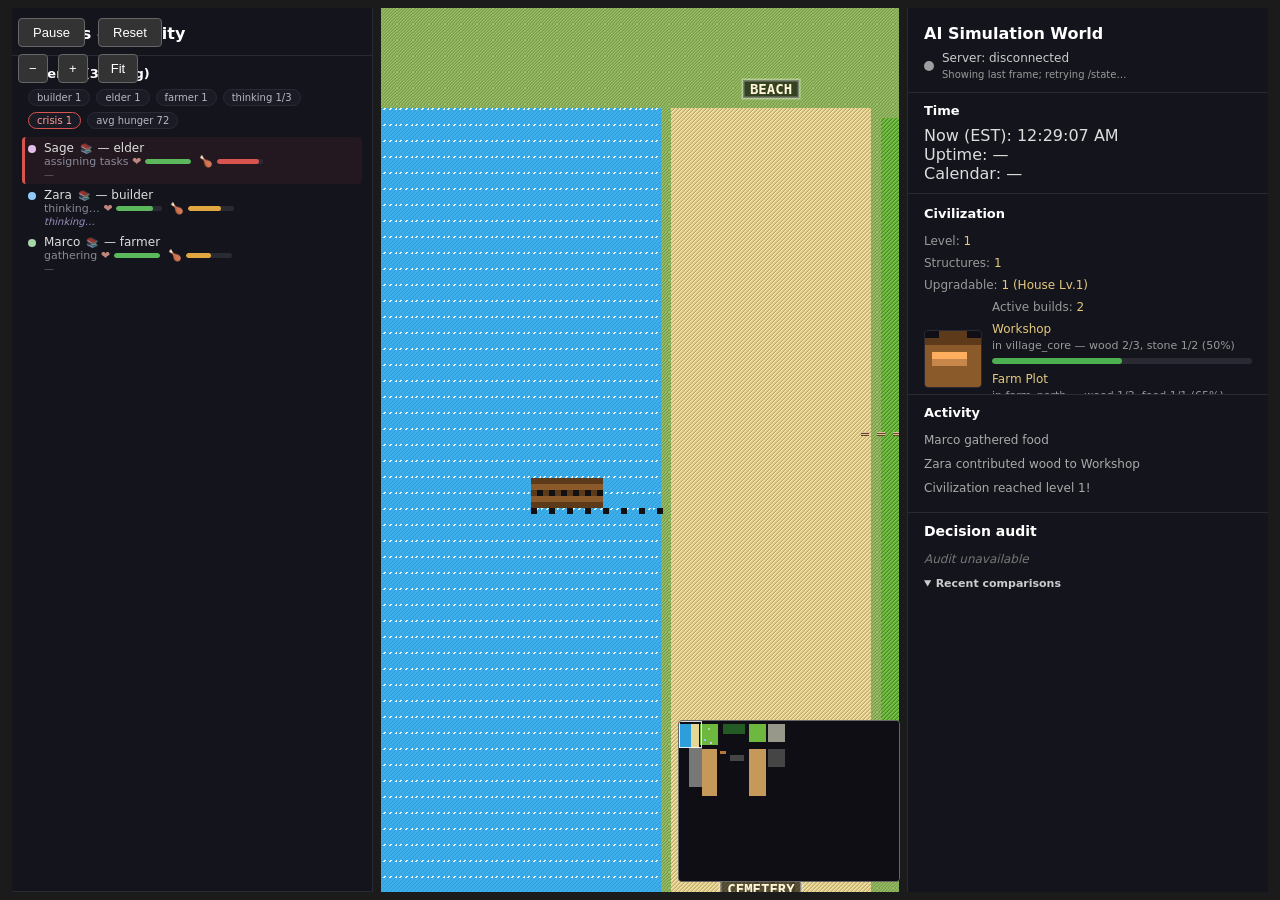
==== commit e06bfcc9: "feat: add raiders and contagion external pressure (idea-05). Rare telegraphed raids and mild contagi" ====
--- a/simulation/index.html
+++ b/simulation/index.html
@@ -61,6 +61,7 @@
     <div id="councilBanner"></div>
     <div id="foundingBanner"></div>
     <div id="disasterBanner"></div>
+    <div id="pressureBanner"></div>
     <div id="godPublicBanner"></div>
   </div>
   <aside id="sidebar">
@@ -143,7 +144,20 @@
       <h2>Village paper</h2>
       <ul id="sagaList"></ul>
     </section>
-    </div>
+    <section class="panel-section" id="predictionMarketPanel" style="display:none">
+      <details id="predictionMarketDetails" open>
+        <summary>
+          Prediction market
+          <span id="predictionMarketHitRate" class="prediction-hit-rate">Hit rate: —</span>
+        </summary>
+        <div class="prediction-market-body">
+          <div id="predictionMarketQuestion" class="prediction-question"></div>
+          <div id="predictionMarketChoices" class="prediction-choices"></div>
+          <div id="predictionMarketStatus" class="prediction-status"></div>
+          <ul id="predictionMarketHistory"></ul>
+        </div>
+      </details>
+    </section>
     </div>
   </aside>
 </div>
@@ -228,6 +242,20 @@
       <svg viewBox="0 0 24 24"><path d="M6 20l9-14M15 6l3 1-1 3M9 20l-3-1 1-3"/></svg>
       <span class="lbl">Compile</span>
     </button>
+    <!-- idea-03 Agent interview: dual-gated on AGENT_INTERVIEW_ENABLED AND
+         GOD_MODE_ENABLED (both plain config.flags booleans -- no capability
+         probe needed, unlike Compile). Hidden by default; updateGodModeGate()
+         (viewer/divine-history.js) reveals it once both flags are true. The
+         /agent/interview route itself requires no auth (specs/04-http-api.md),
+         but this button still respects the console's own unlock gate for a
+         consistent in-console experience (locked-dependent, like every other
+         feature tab). -->
+    <button type="button" class="gbtn interview locked-dependent" data-feature="interview" data-tab="interview"
+      id="godInterviewTabBtn" style="display:none" disabled
+      data-tip='{"t":"Interview","d":"Ask one villager a question, out-of-world. They never know; nothing changes."}'>
+      <svg viewBox="0 0 24 24"><circle cx="12" cy="12" r="9"/><path d="M9.2 9a2.8 2.8 0 1 1 3.8 2.6c-.8.4-1 .9-1 1.7"/><circle cx="12" cy="16.6" r="0.1"/></svg>
+      <span class="lbl">Interview</span>
+    </button>
   </div>
 </div>
 <div id="divineModalScrim" class="modal-scrim">
@@ -262,7 +290,7 @@
     <div class="modal-body" id="divineModalBody"></div>
   </div>
 </div>
-<!-- Hidden holding container: all 9 #divineTab-* panels live here at load so getElementById + wireDivineForm still work -->
+<!-- Hidden holding container: all 13 #divineTab-* panels live here at load so getElementById + wireDivineForm still work -->
 <div id="divineTabHold" style="display:none" aria-hidden="true">
         <div class="divine-tab-panel" id="divineTab-unlock">
           <div class="divine-row">
@@ -1069,6 +1097,21 @@
             <div class="divine-result" id="godCompileResult"></div>
           </fieldset>
         </div>
+
+        <!-- idea-03 Agent interview (specs/11-viewer.md "Interview (out-of-
+             world debug Q&A)"): read-only, zero-mutation Q&A over one
+             agent's own memory/relationships/beliefs. Like Compile, there is
+             no Preview/Apply step -- this feature never mutates. -->
+        <div class="divine-tab-panel" id="divineTab-interview" style="display:none">
+          <fieldset class="divine-fieldset" id="godInterviewFieldset">
+            <legend data-tip='{"t":"Interview","d":"Ask one villager a question, out-of-world. Answered strictly from their own memory, relationships, and beliefs. Never seen by them; changes nothing."}'>Interview a villager (out-of-world, read-only)</legend>
+            <div class="divine-row"><label data-tip='{"t":"Villager","d":"Living villager to interview."}'>Villager <select id="godInterviewAgentSelect"></select></label></div>
+            <div class="divine-row"><label data-tip='{"t":"Question","d":"Free-text question, up to 500 characters. The server enforces the real limit; this is just a typing guide."}'>Question <textarea id="godInterviewQuestion" rows="3" maxlength="500"></textarea></label></div>
+            <div class="divine-actions"><button type="button" id="godInterviewAskBtn"
+              data-tip='{"t":"Ask","d":"Send the question to this villager. Read-only -- nothing in the village changes."}'>Ask</button></div>
+            <div class="divine-result" id="godInterviewResult"></div>
+          </fieldset>
+        </div>
 </div>
 <div id="tooltip"></div>
 <div id="deadAgentsModal" role="dialog" aria-labelledby="deadAgentsTitle" aria-modal="true">
@@ -1145,6 +1188,7 @@
 <script src="viewer/sidebar.js"></script>
 <script src="viewer/decision-audit.js"></script>
 <script src="viewer/council.js"></script>
+<script src="viewer/predictions.js"></script>
 <script src="viewer/minimap.js"></script>
 <script src="viewer/polling.js"></script>
 <script src="viewer/anomaly.js"></script>
--- a/simulation/css/council.css
+++ b/simulation/css/council.css
@@ -480,6 +480,13 @@
     border: 1px solid #3a9aaa; border-radius: 4px;
     z-index: 11; display: none; pointer-events: none;
   }
+  #pressureBanner {
+    position: fixed; top: 108px; left: 50%; transform: translateX(-50%);
+    padding: 6px 18px; font: 600 13px system-ui, sans-serif;
+    background: rgba(72, 28, 18, 0.94); color: #ffd4c4;
+    border: 1px solid #c85a3a; border-radius: 4px;
+    z-index: 11; display: none; pointer-events: none;
+  }
   #councilPanel summary {
     cursor: pointer; font-size: 13px; font-weight: 600; color: #fff;
     margin-bottom: 6px; outline: none;
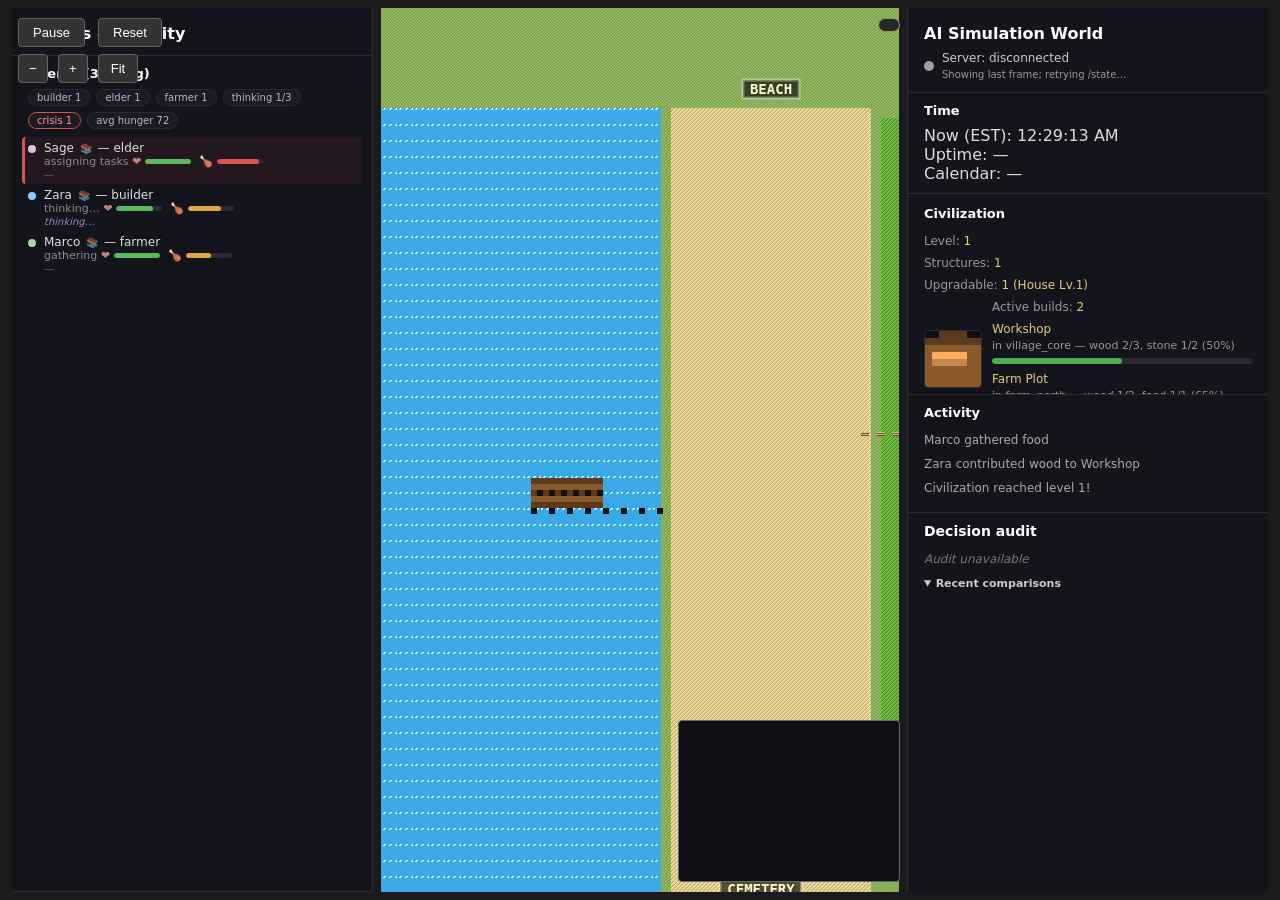
==== commit 52320db0: "feat: spectator prediction market for Daily Council ballots (#21) * feat: add spectator prediction m" ====
--- a/simulation/index.html
+++ b/simulation/index.html
@@ -61,7 +61,6 @@
     <div id="councilBanner"></div>
     <div id="foundingBanner"></div>
     <div id="disasterBanner"></div>
-    <div id="pressureBanner"></div>
     <div id="godPublicBanner"></div>
   </div>
   <aside id="sidebar">
@@ -242,20 +241,6 @@
       <svg viewBox="0 0 24 24"><path d="M6 20l9-14M15 6l3 1-1 3M9 20l-3-1 1-3"/></svg>
       <span class="lbl">Compile</span>
     </button>
-    <!-- idea-03 Agent interview: dual-gated on AGENT_INTERVIEW_ENABLED AND
-         GOD_MODE_ENABLED (both plain config.flags booleans -- no capability
-         probe needed, unlike Compile). Hidden by default; updateGodModeGate()
-         (viewer/divine-history.js) reveals it once both flags are true. The
-         /agent/interview route itself requires no auth (specs/04-http-api.md),
-         but this button still respects the console's own unlock gate for a
-         consistent in-console experience (locked-dependent, like every other
-         feature tab). -->
-    <button type="button" class="gbtn interview locked-dependent" data-feature="interview" data-tab="interview"
-      id="godInterviewTabBtn" style="display:none" disabled
-      data-tip='{"t":"Interview","d":"Ask one villager a question, out-of-world. They never know; nothing changes."}'>
-      <svg viewBox="0 0 24 24"><circle cx="12" cy="12" r="9"/><path d="M9.2 9a2.8 2.8 0 1 1 3.8 2.6c-.8.4-1 .9-1 1.7"/><circle cx="12" cy="16.6" r="0.1"/></svg>
-      <span class="lbl">Interview</span>
-    </button>
   </div>
 </div>
 <div id="divineModalScrim" class="modal-scrim">
@@ -290,7 +275,7 @@
     <div class="modal-body" id="divineModalBody"></div>
   </div>
 </div>
-<!-- Hidden holding container: all 13 #divineTab-* panels live here at load so getElementById + wireDivineForm still work -->
+<!-- Hidden holding container: all 9 #divineTab-* panels live here at load so getElementById + wireDivineForm still work -->
 <div id="divineTabHold" style="display:none" aria-hidden="true">
         <div class="divine-tab-panel" id="divineTab-unlock">
           <div class="divine-row">
@@ -1095,21 +1080,6 @@
             <div class="divine-actions"><button type="button" id="godCompileBtn"
               data-tip='{"t":"Compile","d":"Ask the compiler for a draft, then open Story for review."}'>Compile</button></div>
             <div class="divine-result" id="godCompileResult"></div>
-          </fieldset>
-        </div>
-
-        <!-- idea-03 Agent interview (specs/11-viewer.md "Interview (out-of-
-             world debug Q&A)"): read-only, zero-mutation Q&A over one
-             agent's own memory/relationships/beliefs. Like Compile, there is
-             no Preview/Apply step -- this feature never mutates. -->
-        <div class="divine-tab-panel" id="divineTab-interview" style="display:none">
-          <fieldset class="divine-fieldset" id="godInterviewFieldset">
-            <legend data-tip='{"t":"Interview","d":"Ask one villager a question, out-of-world. Answered strictly from their own memory, relationships, and beliefs. Never seen by them; changes nothing."}'>Interview a villager (out-of-world, read-only)</legend>
-            <div class="divine-row"><label data-tip='{"t":"Villager","d":"Living villager to interview."}'>Villager <select id="godInterviewAgentSelect"></select></label></div>
-            <div class="divine-row"><label data-tip='{"t":"Question","d":"Free-text question, up to 500 characters. The server enforces the real limit; this is just a typing guide."}'>Question <textarea id="godInterviewQuestion" rows="3" maxlength="500"></textarea></label></div>
-            <div class="divine-actions"><button type="button" id="godInterviewAskBtn"
-              data-tip='{"t":"Ask","d":"Send the question to this villager. Read-only -- nothing in the village changes."}'>Ask</button></div>
-            <div class="divine-result" id="godInterviewResult"></div>
           </fieldset>
         </div>
 </div>
--- a/simulation/css/panels.css
+++ b/simulation/css/panels.css
@@ -155,3 +155,122 @@
     text-transform: uppercase;
     letter-spacing: 0.03em;
   }
+  #predictionMarketPanel {
+    flex: 0 0 auto;
+    display: flex;
+    flex-direction: column;
+    min-height: 0;
+    padding-bottom: 12px;
+  }
+  #predictionMarketPanel:has(#predictionMarketDetails[open]) {
+    flex: 2 1 240px;
+    min-height: 240px;
+  }
+  #predictionMarketDetails {
+    display: flex;
+    flex-direction: column;
+    flex: 1 1 auto;
+    min-height: 0;
+  }
+  #predictionMarketDetails summary {
+    cursor: pointer;
+    font-size: 13px;
+    font-weight: 600;
+    color: #fff;
+    outline: none;
+    display: flex;
+    align-items: center;
+    gap: 8px;
+    list-style: none;
+  }
+  #predictionMarketDetails summary::-webkit-details-marker { display: none; }
+  #predictionMarketDetails summary::before {
+    content: "▸";
+    flex-shrink: 0;
+    display: inline-block;
+    width: 1em;
+    color: #fff;
+    transition: transform 0.15s ease;
+  }
+  #predictionMarketDetails[open] summary::before {
+    transform: rotate(90deg);
+  }
+  #predictionMarketDetails[open] summary { margin-bottom: 8px; }
+  #predictionMarketPanel .prediction-hit-rate {
+    font-size: 13px;
+    font-weight: 400;
+    color: #e3c87e;
+    margin: 0 0 0 auto;
+    flex-shrink: 0;
+  }
+  #predictionMarketDetails .prediction-market-body {
+    display: flex;
+    flex-direction: column;
+    flex: 1 1 auto;
+    min-height: 0;
+    overflow: hidden;
+  }
+  #predictionMarketPanel .prediction-question {
+    font-size: 14px;
+    color: #ddd;
+    margin-bottom: 10px;
+    line-height: 1.45;
+  }
+  #predictionMarketPanel .prediction-choices {
+    display: flex;
+    flex-wrap: wrap;
+    gap: 8px;
+    margin-bottom: 8px;
+  }
+  #predictionMarketPanel .prediction-choice-btn {
+    font-size: 13px;
+    padding: 8px 14px;
+    border-radius: 4px;
+    border: 1px solid #3a3a45;
+    background: #1e1e28;
+    color: #ddd;
+    cursor: pointer;
+  }
+  #predictionMarketPanel .prediction-choice-btn:hover {
+    border-color: #7ec8e3;
+    color: #fff;
+  }
+  #predictionMarketPanel .prediction-status {
+    font-size: 13px;
+    color: #999;
+    margin-bottom: 8px;
+  }
+  #predictionMarketHistory {
+    list-style: none;
+    margin: 0;
+    padding: 0;
+    overflow-y: auto;
+    flex: 1 1 auto;
+    min-height: 0;
+    font-size: 13px;
+    line-height: 1.5;
+    color: #aaa;
+  }
+  #predictionMarketHistory li { padding: 3px 0; }
+  #predictionMarketHistory .prediction-history-empty {
+    color: #777;
+    font-style: italic;
+  }
+  .prediction-badge {
+    display: inline-block;
+    font-size: 10px;
+    font-weight: 600;
+    padding: 1px 5px;
+    border-radius: 3px;
+    margin-right: 4px;
+  }
+  .prediction-badge-correct {
+    background: #1e3a2a;
+    color: #b3ffcf;
+    border: 1px solid #3a8a5a;
+  }
+  .prediction-badge-wrong {
+    background: #4a1e1e;
+    color: #ffb3b3;
+    border: 1px solid #a24545;
+  }
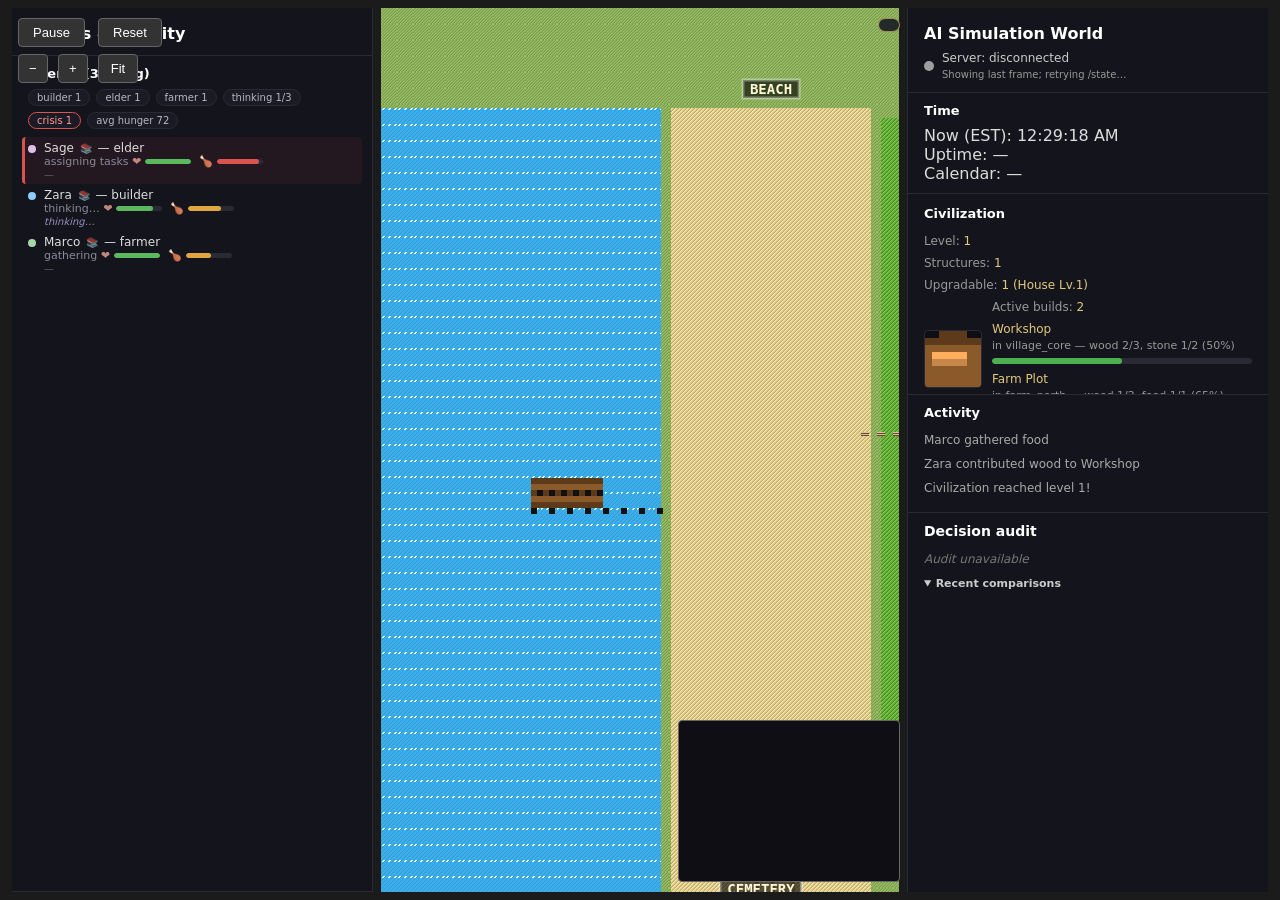
==== commit 0a116c14: "feat: ask-an-agent interview mode (idea-03) (#22) * feat: add ask-an-agent interview mode (idea-03)." ====
--- a/simulation/index.html
+++ b/simulation/index.html
@@ -241,6 +241,20 @@
       <svg viewBox="0 0 24 24"><path d="M6 20l9-14M15 6l3 1-1 3M9 20l-3-1 1-3"/></svg>
       <span class="lbl">Compile</span>
     </button>
+    <!-- idea-03 Agent interview: dual-gated on AGENT_INTERVIEW_ENABLED AND
+         GOD_MODE_ENABLED (both plain config.flags booleans -- no capability
+         probe needed, unlike Compile). Hidden by default; updateGodModeGate()
+         (viewer/divine-history.js) reveals it once both flags are true. The
+         /agent/interview route itself requires no auth (specs/04-http-api.md),
+         but this button still respects the console's own unlock gate for a
+         consistent in-console experience (locked-dependent, like every other
+         feature tab). -->
+    <button type="button" class="gbtn interview locked-dependent" data-feature="interview" data-tab="interview"
+      id="godInterviewTabBtn" style="display:none" disabled
+      data-tip='{"t":"Interview","d":"Ask one villager a question, out-of-world. They never know; nothing changes."}'>
+      <svg viewBox="0 0 24 24"><circle cx="12" cy="12" r="9"/><path d="M9.2 9a2.8 2.8 0 1 1 3.8 2.6c-.8.4-1 .9-1 1.7"/><circle cx="12" cy="16.6" r="0.1"/></svg>
+      <span class="lbl">Interview</span>
+    </button>
   </div>
 </div>
 <div id="divineModalScrim" class="modal-scrim">
@@ -275,7 +289,7 @@
     <div class="modal-body" id="divineModalBody"></div>
   </div>
 </div>
-<!-- Hidden holding container: all 9 #divineTab-* panels live here at load so getElementById + wireDivineForm still work -->
+<!-- Hidden holding container: all 13 #divineTab-* panels live here at load so getElementById + wireDivineForm still work -->
 <div id="divineTabHold" style="display:none" aria-hidden="true">
         <div class="divine-tab-panel" id="divineTab-unlock">
           <div class="divine-row">
@@ -1080,6 +1094,21 @@
             <div class="divine-actions"><button type="button" id="godCompileBtn"
               data-tip='{"t":"Compile","d":"Ask the compiler for a draft, then open Story for review."}'>Compile</button></div>
             <div class="divine-result" id="godCompileResult"></div>
+          </fieldset>
+        </div>
+
+        <!-- idea-03 Agent interview (specs/11-viewer.md "Interview (out-of-
+             world debug Q&A)"): read-only, zero-mutation Q&A over one
+             agent's own memory/relationships/beliefs. Like Compile, there is
+             no Preview/Apply step -- this feature never mutates. -->
+        <div class="divine-tab-panel" id="divineTab-interview" style="display:none">
+          <fieldset class="divine-fieldset" id="godInterviewFieldset">
+            <legend data-tip='{"t":"Interview","d":"Ask one villager a question, out-of-world. Answered strictly from their own memory, relationships, and beliefs. Never seen by them; changes nothing."}'>Interview a villager (out-of-world, read-only)</legend>
+            <div class="divine-row"><label data-tip='{"t":"Villager","d":"Living villager to interview."}'>Villager <select id="godInterviewAgentSelect"></select></label></div>
+            <div class="divine-row"><label data-tip='{"t":"Question","d":"Free-text question, up to 500 characters. The server enforces the real limit; this is just a typing guide."}'>Question <textarea id="godInterviewQuestion" rows="3" maxlength="500"></textarea></label></div>
+            <div class="divine-actions"><button type="button" id="godInterviewAskBtn"
+              data-tip='{"t":"Ask","d":"Send the question to this villager. Read-only -- nothing in the village changes."}'>Ask</button></div>
+            <div class="divine-result" id="godInterviewResult"></div>
           </fieldset>
         </div>
 </div>
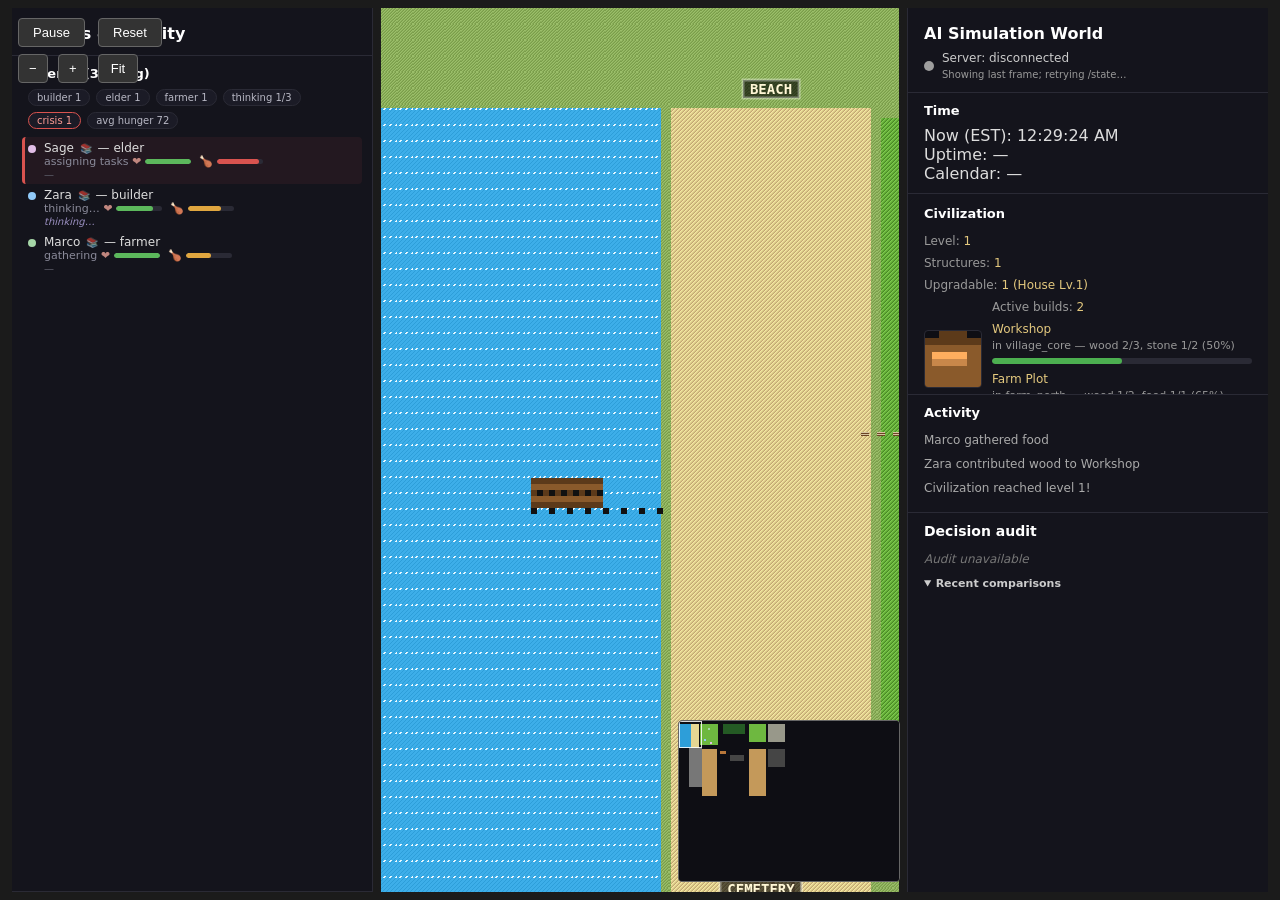
==== commit 8327ed15: "feat: raiders and contagion external pressure (idea-05) (#25) * feat: add raiders and contagion exte" ====
--- a/simulation/index.html
+++ b/simulation/index.html
@@ -61,6 +61,7 @@
     <div id="councilBanner"></div>
     <div id="foundingBanner"></div>
     <div id="disasterBanner"></div>
+    <div id="pressureBanner"></div>
     <div id="godPublicBanner"></div>
   </div>
   <aside id="sidebar">
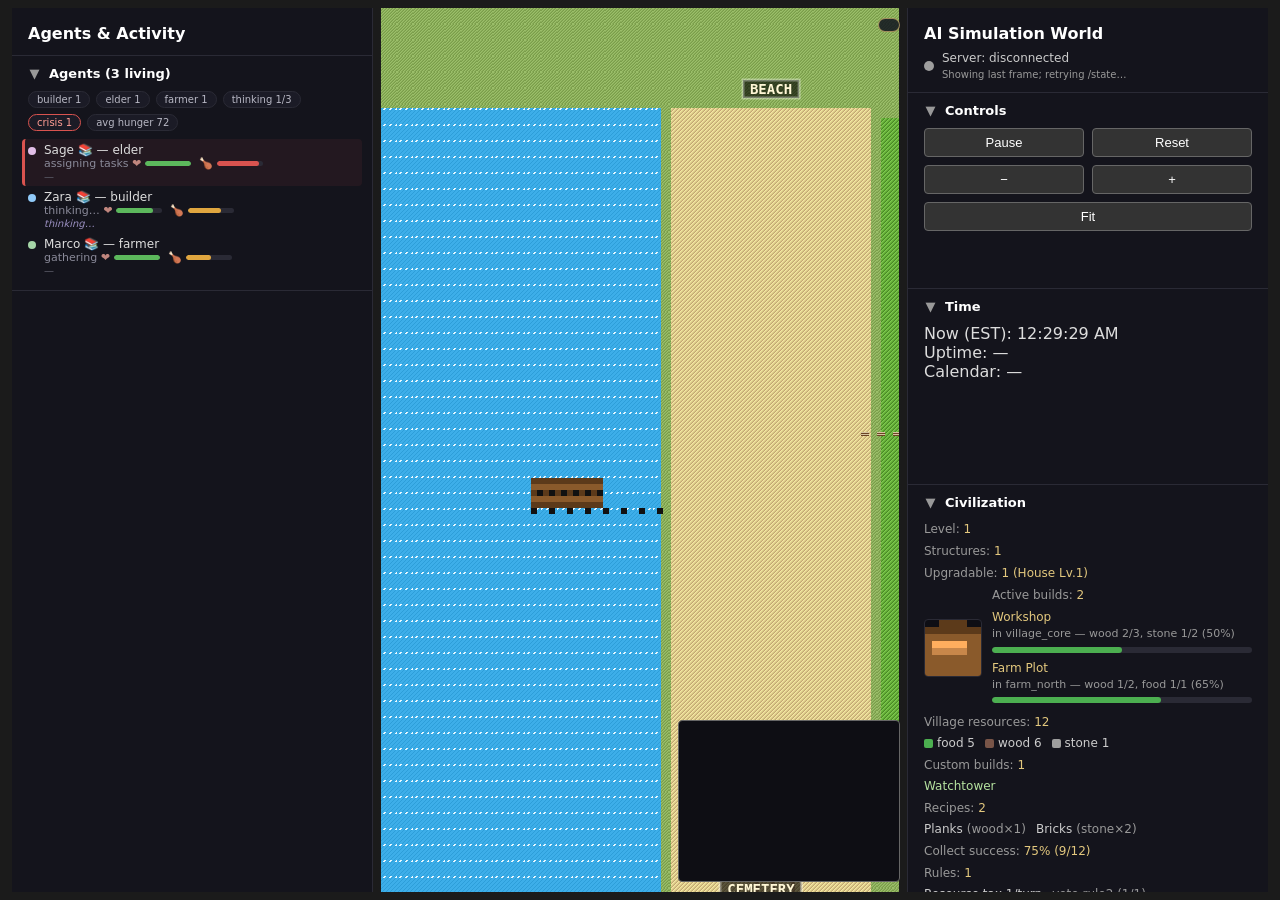
==== commit 4e4a2aa9: "feat: add collapsible sidebar panels" ====
--- a/simulation/index.html
+++ b/simulation/index.html
@@ -22,46 +22,54 @@
     <h1>Agents &amp; Activity</h1>
     <section class="panel-section" id="agentsPanel">
       <div class="agents-panel-head">
-        <h2>Agents <span id="livingAgentCount" class="civ-label"></span></h2>
+        <button class="panel-head" type="button" aria-expanded="true">
+          <span class="panel-arrow" aria-hidden="true">▼</span>
+          <span>Agents <span id="livingAgentCount" class="civ-label"></span></span>
+        </button>
         <button id="deadAgentsBtn" type="button" hidden>Deceased (0)</button>
       </div>
-      <div id="agentRollup"></div>
-      <ul id="agentList"></ul>
-      <div id="agentDetail"></div>
+      <div class="panel-body">
+        <div id="agentRollup"></div>
+        <ul id="agentList"></ul>
+        <div id="agentDetail"></div>
+      </div>
     </section>
     <section class="panel-section" id="conversationLog" style="display:none">
-      <h2>Conversations</h2>
-      <ul id="convList"></ul>
+      <button class="panel-head" type="button" aria-expanded="true">
+        <span class="panel-arrow" aria-hidden="true">▼</span>
+        <span>Conversations</span>
+      </button>
+      <div class="panel-body"><ul id="convList"></ul></div>
     </section>
     <section class="panel-section" id="settlementsSection" style="display:none">
-      <details id="settlementsPanel" open>
-        <summary>Settlements</summary>
+      <button class="panel-head" type="button" aria-expanded="true">
+        <span class="panel-arrow" aria-hidden="true">▼</span>
+        <span>Settlements</span>
+      </button>
+      <div class="panel-body">
         <div id="settlementsMeta"></div>
         <ul id="settlementsList"></ul>
-      </details>
+      </div>
     </section>
     <section class="panel-section" id="councilSection" style="display:none">
-      <details id="councilPanel" open>
-        <summary>Council</summary>
+      <button class="panel-head" type="button" aria-expanded="true">
+        <span class="panel-arrow" aria-hidden="true">▼</span>
+        <span>Council</span>
+      </button>
+      <div class="panel-body">
         <div id="councilMeta"></div>
         <div id="councilCards"></div>
         <ul id="councilHistory"></ul>
-      </details>
+      </div>
     </section>
   </aside>
   <div id="canvasWrap">
     <canvas id="world" width="1600" height="1000"></canvas>
-    <button id="pauseBtn">Pause</button>
-    <button id="resetBtn">Reset</button>
-    <button id="zoomOutBtn" title="Zoom out">&minus;</button>
-    <button id="zoomInBtn" title="Zoom in">+</button>
-    <button id="zoomFitBtn" title="Fit whole world">Fit</button>
     <div id="worldClockHud" aria-live="polite"></div>
     <canvas id="minimap" width="220" height="160"></canvas>
     <div id="councilBanner"></div>
     <div id="foundingBanner"></div>
     <div id="disasterBanner"></div>
-    <div id="pressureBanner"></div>
     <div id="godPublicBanner"></div>
   </div>
   <aside id="sidebar">
@@ -71,14 +79,36 @@
       <span id="statusLabel">Ollama: offline</span>
     </div>
     <div id="sidebarBody">
+    <section class="panel-section" id="mapControlsPanel">
+      <button class="panel-head" type="button" aria-expanded="true">
+        <span class="panel-arrow" aria-hidden="true">▼</span>
+        <span>Controls</span>
+      </button>
+      <div class="panel-body map-controls">
+        <button id="pauseBtn">Pause</button>
+        <button id="resetBtn">Reset</button>
+        <button id="zoomOutBtn" title="Zoom out">&minus;</button>
+        <button id="zoomInBtn" title="Zoom in">+</button>
+        <button id="zoomFitBtn" title="Fit whole world">Fit</button>
+      </div>
+    </section>
     <section class="panel-section" id="timePanel">
-      <h2>Time</h2>
+      <button class="panel-head" type="button" aria-expanded="true">
+        <span class="panel-arrow" aria-hidden="true">▼</span>
+        <span>Time</span>
+      </button>
+      <div class="panel-body">
       <div class="civ-row"><span class="civ-label">Now (EST):</span> <span class="civ-value" id="timeNow">—</span></div>
       <div class="civ-row"><span class="civ-label">Uptime:</span> <span class="civ-value" id="timeUptime">—</span></div>
       <div class="civ-row"><span class="civ-label">Calendar:</span> <span class="civ-value" id="timeCalendar">—</span></div>
+      </div>
     </section>
     <section class="panel-section" id="civPanel">
-      <h2>Civilization</h2>
+      <button class="panel-head" type="button" aria-expanded="true">
+        <span class="panel-arrow" aria-hidden="true">▼</span>
+        <span>Civilization</span>
+      </button>
+      <div class="panel-body">
       <div class="civ-row"><span class="civ-label" id="civLevelLabel">Level:</span> <span class="civ-value" id="civLevel">1</span></div>
       <div class="civ-row"><span class="civ-label">Structures:</span> <span class="civ-value" id="civStructures">0</span></div>
       <div class="civ-row" id="civUpgradesRow" style="display:none"><span class="civ-label">Upgradable:</span> <span class="civ-value" id="civUpgrades">0</span></div>
@@ -114,49 +144,34 @@
         <span class="civ-label">Pending:</span>
         <div id="civPending"></div>
       </div>
+      </div>
     </section>
-    <div id="sidebarLogsScroll">
     <section class="panel-section" id="activityLog">
-      <h2>Activity</h2>
-      <ul id="actList"></ul>
-    </section>
-    <section class="panel-section" id="decisionAuditPanel">
-      <h2>Decision audit</h2>
-      <ul id="decisionAuditAgentList">
-        <li class="decision-audit-empty">Loading audit data…</li>
-      </ul>
-      <details id="decisionAuditRecentWrap" open>
-        <summary>Recent comparisons</summary>
-        <ul id="decisionAuditRecent"></ul>
-      </details>
-    </section>
-    <section class="panel-section" id="anomalySection" style="display:none">
-      <details id="anomalyPanel" open>
-        <summary>Anomaly radar</summary>
-        <ul id="anomalyList"></ul>
-      </details>
+      <button class="panel-head" type="button" aria-expanded="true">
+        <span class="panel-arrow" aria-hidden="true">▼</span>
+        <span>Activity</span>
+      </button>
+      <div class="panel-body"><ul id="actList"></ul></div>
     </section>
     <section class="panel-section" id="chronicleLog">
-      <h2>Chronicle</h2>
-      <ul id="chronicleList"></ul>
+      <button class="panel-head" type="button" aria-expanded="true">
+        <span class="panel-arrow" aria-hidden="true">▼</span>
+        <span>Chronicle</span>
+      </button>
+      <div class="panel-body"><ul id="chronicleList"></ul></div>
     </section>
-    <section class="panel-section" id="sagaLog">
-      <h2>Village paper</h2>
-      <ul id="sagaList"></ul>
-    </section>
-    <section class="panel-section" id="predictionMarketPanel" style="display:none">
-      <details id="predictionMarketDetails" open>
-        <summary>
-          Prediction market
-          <span id="predictionMarketHitRate" class="prediction-hit-rate">Hit rate: —</span>
-        </summary>
-        <div class="prediction-market-body">
-          <div id="predictionMarketQuestion" class="prediction-question"></div>
-          <div id="predictionMarketChoices" class="prediction-choices"></div>
-          <div id="predictionMarketStatus" class="prediction-status"></div>
-          <ul id="predictionMarketHistory"></ul>
-        </div>
-      </details>
+    <section class="panel-section" id="decisionAuditPanel" style="display:none">
+      <button class="panel-head" type="button" aria-expanded="true">
+        <span class="panel-arrow" aria-hidden="true">▼</span>
+        <span>Decision audit</span>
+      </button>
+      <div class="panel-body">
+        <ul id="decisionAuditAgentList"></ul>
+        <details id="decisionAuditRecentWrap" open>
+          <summary>Recent comparisons</summary>
+          <ul id="decisionAuditRecent"></ul>
+        </details>
+      </div>
     </section>
     </div>
   </aside>
@@ -215,23 +230,6 @@
       <svg viewBox="0 0 24 24"><path d="M3 5h14v14H3z"/><path d="M7 9h6M7 13h6M7 5v14"/></svg>
       <span class="lbl">History</span>
     </button>
-    <button type="button" class="gbtn audit locked-dependent" data-feature="audit" data-tab="audit"
-      id="godAuditTabBtn" disabled
-      data-tip='{"t":"Audit","d":"Full decision pairs with intent and outcome axes."}'>
-      <svg viewBox="0 0 24 24"><path d="M8 4h8v2H8z"/><path d="M6 6h12v14H6z"/><path d="M9 10h6M9 14h4"/></svg>
-      <span class="lbl">Audit</span>
-    </button>
-    <button type="button" class="gbtn anomaly" data-feature="anomaly" data-tab="anomaly" style="display:none"
-      data-tip='{"t":"Anomaly","d":"Statistical anomalies detected in village metrics."}'>
-      <svg viewBox="0 0 24 24"><path d="M12 2l9 18H3z"/><path d="M12 9v5"/></svg>
-      <span class="lbl">Anomaly</span>
-    </button>
-    <button type="button" class="gbtn lineage locked-dependent" data-feature="lineage" data-tab="lineage"
-      id="godLineageTabBtn" disabled
-      data-tip='{"t":"Lineage","d":"Parents, children, and birth-time inherited testament and beliefs."}'>
-      <svg viewBox="0 0 24 24"><path d="M12 2v6M8 8h8M6 14h4v8H6zM14 14h4v8h-4z"/><path d="M12 8v6"/></svg>
-      <span class="lbl">Lineage</span>
-    </button>
     <!-- Sovereign God mode Optional Phase 8: dual-gated (GOD_MODE_ENABLED
          AND GOD_COMPILER_ENABLED / SIM_GOD_COMPILER=1). Hidden by
          default; applyGodCapabilitiesToForms() reveals it only when
@@ -241,20 +239,6 @@
       data-tip='{"t":"Compile","d":"Turn a written story idea into a Story draft (optional advanced tool)."}'>
       <svg viewBox="0 0 24 24"><path d="M6 20l9-14M15 6l3 1-1 3M9 20l-3-1 1-3"/></svg>
       <span class="lbl">Compile</span>
-    </button>
-    <!-- idea-03 Agent interview: dual-gated on AGENT_INTERVIEW_ENABLED AND
-         GOD_MODE_ENABLED (both plain config.flags booleans -- no capability
-         probe needed, unlike Compile). Hidden by default; updateGodModeGate()
-         (viewer/divine-history.js) reveals it once both flags are true. The
-         /agent/interview route itself requires no auth (specs/04-http-api.md),
-         but this button still respects the console's own unlock gate for a
-         consistent in-console experience (locked-dependent, like every other
-         feature tab). -->
-    <button type="button" class="gbtn interview locked-dependent" data-feature="interview" data-tab="interview"
-      id="godInterviewTabBtn" style="display:none" disabled
-      data-tip='{"t":"Interview","d":"Ask one villager a question, out-of-world. They never know; nothing changes."}'>
-      <svg viewBox="0 0 24 24"><circle cx="12" cy="12" r="9"/><path d="M9.2 9a2.8 2.8 0 1 1 3.8 2.6c-.8.4-1 .9-1 1.7"/><circle cx="12" cy="16.6" r="0.1"/></svg>
-      <span class="lbl">Interview</span>
     </button>
   </div>
 </div>
@@ -290,7 +274,7 @@
     <div class="modal-body" id="divineModalBody"></div>
   </div>
 </div>
-<!-- Hidden holding container: all 13 #divineTab-* panels live here at load so getElementById + wireDivineForm still work -->
+<!-- Hidden holding container: all 8 #divineTab-* panels live here at load so getElementById + wireDivineForm still work -->
 <div id="divineTabHold" style="display:none" aria-hidden="true">
         <div class="divine-tab-panel" id="divineTab-unlock">
           <div class="divine-row">
@@ -1028,60 +1012,6 @@
           <ul id="godHistoryList" class="divine-result"></ul>
         </div>
 
-        <div class="divine-tab-panel" id="divineTab-audit" style="display:none">
-          <div id="godDecisionAuditToolbar" class="divine-audit-toolbar">
-            <div class="divine-row divine-audit-filters">
-              <label>Agent
-                <input type="search" id="godDecisionAuditAgentFilter" placeholder="name substring" autocomplete="off" />
-              </label>
-              <label>Intent
-                <select id="godDecisionAuditIntentFilter">
-                  <option value="all">All</option>
-                  <option value="match">match</option>
-                  <option value="mismatch">mismatch</option>
-                  <option value="unclassified">unclassified</option>
-                  <option value="uncorrelated">uncorrelated</option>
-                  <option value="fallback">fallback</option>
-                </select>
-              </label>
-              <label>Outcome
-                <select id="godDecisionAuditOutcomeFilter">
-                  <option value="all">All</option>
-                  <option value="ok">ok</option>
-                  <option value="fail">fail</option>
-                  <option value="unknown">unknown</option>
-                </select>
-              </label>
-            </div>
-          </div>
-          <div id="godDecisionAuditLegend" class="divine-audit-legend">
-            <strong>Two axes (independent):</strong>
-            <span class="divine-audit-legend-body">
-              <strong>Intent</strong> compares reasoning category to the chosen action (match / mismatch / other buckets).
-              <strong>Outcome</strong> reads the activity summary —
-              <code>ok</code> means the engine wrote a summary, not that the action succeeded (e.g. “heads to gather…” is ok).
-            </span>
-          </div>
-          <div id="godDecisionAuditStatus" class="divine-meta"></div>
-          <div id="godDecisionAuditSummary" class="divine-audit-summary"></div>
-          <ul id="godDecisionAuditEntries" class="divine-audit-entries"></ul>
-        </div>
-        <div class="divine-tab-panel" id="divineTab-anomaly" style="display:none">
-          <p class="divine-help divine-help-intro">Statistical anomalies from this run's benchmark metrics.</p>
-          <div id="divineAnomalyGroups"></div>
-        </div>
-        <div class="divine-tab-panel" id="divineTab-lineage" style="display:none"
-          data-tip='{"t":"Lineage","d":"Read-only family tree from /state — parents, children, inherited testament and beliefs."}'>
-          <div class="divine-lineage-panel">
-            <div class="divine-row">
-              <label data-tip='{"t":"Villager","d":"Living and deceased agents; lineage fields come from /state."}'>Villager
-                <select id="godLineageAgentSelect"></select>
-              </label>
-            </div>
-            <div id="godLineageContent" class="divine-lineage-content"></div>
-          </div>
-        </div>
-
         <!-- Sovereign God mode Optional Phase 8 (docs/archive/plan-sovereign-god-
              mode-v2.md "Free-prose story compiler"): the compiler NEVER
              mutates and has no Apply button here on purpose -- a successful
@@ -1097,21 +1027,6 @@
             <div class="divine-result" id="godCompileResult"></div>
           </fieldset>
         </div>
-
-        <!-- idea-03 Agent interview (specs/11-viewer.md "Interview (out-of-
-             world debug Q&A)"): read-only, zero-mutation Q&A over one
-             agent's own memory/relationships/beliefs. Like Compile, there is
-             no Preview/Apply step -- this feature never mutates. -->
-        <div class="divine-tab-panel" id="divineTab-interview" style="display:none">
-          <fieldset class="divine-fieldset" id="godInterviewFieldset">
-            <legend data-tip='{"t":"Interview","d":"Ask one villager a question, out-of-world. Answered strictly from their own memory, relationships, and beliefs. Never seen by them; changes nothing."}'>Interview a villager (out-of-world, read-only)</legend>
-            <div class="divine-row"><label data-tip='{"t":"Villager","d":"Living villager to interview."}'>Villager <select id="godInterviewAgentSelect"></select></label></div>
-            <div class="divine-row"><label data-tip='{"t":"Question","d":"Free-text question, up to 500 characters. The server enforces the real limit; this is just a typing guide."}'>Question <textarea id="godInterviewQuestion" rows="3" maxlength="500"></textarea></label></div>
-            <div class="divine-actions"><button type="button" id="godInterviewAskBtn"
-              data-tip='{"t":"Ask","d":"Send the question to this villager. Read-only -- nothing in the village changes."}'>Ask</button></div>
-            <div class="divine-result" id="godInterviewResult"></div>
-          </fieldset>
-        </div>
 </div>
 <div id="tooltip"></div>
 <div id="deadAgentsModal" role="dialog" aria-labelledby="deadAgentsTitle" aria-modal="true">
@@ -1121,27 +1036,6 @@
       <button id="deadAgentsCloseBtn" type="button">Close</button>
     </header>
     <ul id="deadAgentsList"></ul>
-  </div>
-</div>
-<div id="worldWikiModal" role="dialog" aria-labelledby="wikiTitle" aria-modal="true">
-  <div id="worldWikiDialog">
-    <header>
-      <div class="wiki-title-wrap">
-        <h3 id="wikiTitle">World Wiki</h3>
-        <span id="wikiSubtitle"></span>
-      </div>
-      <button id="wikiBackBtn" type="button" disabled>&#8592; Back</button>
-      <button id="wikiCloseBtn" type="button">Close</button>
-    </header>
-    <div id="worldWikiBody">
-      <div id="wikiSidebar">
-        <input type="search" id="wikiSearch" placeholder="Filter entities…" autocomplete="off" />
-        <div id="wikiIndex"></div>
-      </div>
-      <div id="wikiContent">
-        <div id="wikiBody"></div>
-      </div>
-    </div>
   </div>
 </div>
 <div id="councilTranscriptModal" role="dialog" aria-labelledby="councilTranscriptTitle" aria-modal="true">
@@ -1185,13 +1079,12 @@
 <script src="viewer/setup.js"></script>
 <script src="viewer/state.js"></script>
 <script src="viewer/render.js"></script>
+<script src="viewer/panels.js"></script>
 <script src="viewer/sidebar.js"></script>
 <script src="viewer/decision-audit.js"></script>
 <script src="viewer/council.js"></script>
-<script src="viewer/predictions.js"></script>
 <script src="viewer/minimap.js"></script>
 <script src="viewer/polling.js"></script>
-<script src="viewer/anomaly.js"></script>
 <script src="viewer/controls.js"></script>
 <script src="viewer/renderloop.js"></script>
 <script src="viewer/divine-bootstrap.js"></script>
@@ -1201,6 +1094,5 @@
 <script src="viewer/divine-voice.js"></script>
 <script src="viewer/divine-miracles-story.js"></script>
 <script src="viewer/divine-history.js"></script>
-<script src="viewer/world-wiki.js"></script>
 </body>
 </html>
--- a/simulation/css/base.css
+++ b/simulation/css/base.css
@@ -26,17 +26,14 @@
     image-rendering: pixelated;
     image-rendering: crisp-edges;
   }
-  #pauseBtn, #resetBtn {
-    /* Fixed (not absolute) so the controls stay put over the viewport while
-       the now-scrollable canvasWrap is scrolled around underneath them. */
-    position: fixed; top: 18px;
+  #pauseBtn, #resetBtn,
+  #zoomInBtn, #zoomOutBtn, #zoomFitBtn {
     padding: 6px 14px; font: 13px sans-serif;
     background: #333; color: #fff; border: 1px solid #666;
-    border-radius: 4px; cursor: pointer; z-index: 10;
+    border-radius: 4px; cursor: pointer;
   }
-  #pauseBtn { left: 18px; }
-  #resetBtn { left: 98px; }
-  #pauseBtn:hover, #resetBtn:hover { background: #444; }
+  #pauseBtn:hover, #resetBtn:hover,
+  #zoomInBtn:hover, #zoomOutBtn:hover, #zoomFitBtn:hover { background: #444; }
   #worldClockHud {
     /* Fixed like the map controls: the indicator remains legible while the
        large world canvas scrolls below it. */
@@ -48,19 +45,6 @@
     pointer-events: none; z-index: 10;
     text-transform: capitalize;
   }
-  #zoomInBtn, #zoomOutBtn, #zoomFitBtn {
-    /* Same fixed cluster as pause/reset, stacked into a second row so the
-       world can be zoomed out to see it as a whole (esp. on small screens)
-       or zoomed in anywhere without needing to scroll pixel-by-pixel. */
-    position: fixed; top: 54px;
-    padding: 6px 10px; font: 13px sans-serif;
-    background: #333; color: #fff; border: 1px solid #666;
-    border-radius: 4px; cursor: pointer; z-index: 10;
-  }
-  #zoomOutBtn { left: 18px; }
-  #zoomInBtn { left: 58px; }
-  #zoomFitBtn { left: 98px; width: 40px; }
-  #zoomInBtn:hover, #zoomOutBtn:hover, #zoomFitBtn:hover { background: #444; }
   #minimap {
     /* Fixed like the pause/reset buttons -- with districts now able to be
        founded mid-session into the open frontier, this is the only way to
--- a/simulation/css/panels.css
+++ b/simulation/css/panels.css
@@ -17,7 +17,7 @@
     color: #ddd;
     display: flex;
     flex-direction: column;
-    overflow: hidden;
+    overflow-y: auto;
     border-right: 1px solid #2a2a35;
   }
   #convPanel h1 {
@@ -26,6 +26,7 @@
     font-size: 16px;
     color: #fff;
     border-bottom: 1px solid #2a2a35;
+    flex-shrink: 0;
   }
   #sidebar h1 {
     margin: 0;
@@ -51,38 +52,62 @@
   #sidebarBody {
     flex: 1 1 0;
     min-height: 0;
-    overflow: hidden;
+    overflow-y: auto;
     display: flex;
     flex-direction: column;
   }
-  /* Time + Civilization stay fixed at top; Activity / Decision audit / Chronicle
-     share one scroll region so nested list overflow cannot trap the wheel. */
-  #sidebarBody #timePanel { flex-shrink: 0; }
-  #sidebarBody #civPanel {
-    flex: 0 1 auto;
-    max-height: min(180px, 22vh);
-    min-height: 0;
-    overflow-y: auto;
-  }
-  #sidebarLogsScroll {
-    flex: 1 1 0;
-    min-height: 0;
-    overflow-x: hidden;
-    overflow-y: auto;
-    background: #14141c;
-  }
-  #decisionAuditPanel {
-    flex-shrink: 0;
-    min-height: min(360px, 42vh);
-  }
   .panel-section {
-    padding: 10px 16px;
+    flex: 0 0 auto;
     border-bottom: 1px solid #2a2a35;
   }
-  .panel-section h2 {
-    margin: 0 0 8px;
+  .panel-head {
+    width: 100%;
+    display: flex;
+    align-items: center;
+    gap: 8px;
+    padding: 10px 16px;
+    margin: 0;
+    border: 0;
+    background: transparent;
     font-size: 13px;
+    font-weight: 600;
+    font-family: inherit;
+    text-align: left;
     color: #fff;
+    cursor: pointer;
+  }
+  .panel-head:hover { background: rgba(255, 255, 255, 0.04); }
+  .panel-head:focus-visible {
+    outline: 2px solid #7ec8e3;
+    outline-offset: -2px;
+  }
+  .panel-arrow {
+    width: 1em;
+    flex: 0 0 1em;
+    color: #999;
+    text-align: center;
+  }
+  .panel-body {
+    min-height: 160px;
+    max-height: min(46vh, 420px);
+    padding: 0 16px 10px;
+    box-sizing: border-box;
+    overflow-y: auto;
+    display: flex;
+    flex-direction: column;
+  }
+  .panel-collapsed > .panel-body { display: none; }
+  .map-controls {
+    display: grid;
+    grid-template-columns: repeat(2, minmax(0, 1fr));
+    align-content: start;
+    gap: 8px;
+  }
+  .map-controls button { width: 100%; }
+  #mapControlsPanel #zoomFitBtn { grid-column: 1 / -1; }
+  #civPanel .panel-body {
+    font-size: 12px;
+    line-height: 1.5;
   }
   #civPanel { font-size: 12px; line-height: 1.5; }
   #civPanel .civ-row { margin-bottom: 4px; }
@@ -155,122 +180,3 @@
     text-transform: uppercase;
     letter-spacing: 0.03em;
   }
-  #predictionMarketPanel {
-    flex: 0 0 auto;
-    display: flex;
-    flex-direction: column;
-    min-height: 0;
-    padding-bottom: 12px;
-  }
-  #predictionMarketPanel:has(#predictionMarketDetails[open]) {
-    flex: 2 1 240px;
-    min-height: 240px;
-  }
-  #predictionMarketDetails {
-    display: flex;
-    flex-direction: column;
-    flex: 1 1 auto;
-    min-height: 0;
-  }
-  #predictionMarketDetails summary {
-    cursor: pointer;
-    font-size: 13px;
-    font-weight: 600;
-    color: #fff;
-    outline: none;
-    display: flex;
-    align-items: center;
-    gap: 8px;
-    list-style: none;
-  }
-  #predictionMarketDetails summary::-webkit-details-marker { display: none; }
-  #predictionMarketDetails summary::before {
-    content: "▸";
-    flex-shrink: 0;
-    display: inline-block;
-    width: 1em;
-    color: #fff;
-    transition: transform 0.15s ease;
-  }
-  #predictionMarketDetails[open] summary::before {
-    transform: rotate(90deg);
-  }
-  #predictionMarketDetails[open] summary { margin-bottom: 8px; }
-  #predictionMarketPanel .prediction-hit-rate {
-    font-size: 13px;
-    font-weight: 400;
-    color: #e3c87e;
-    margin: 0 0 0 auto;
-    flex-shrink: 0;
-  }
-  #predictionMarketDetails .prediction-market-body {
-    display: flex;
-    flex-direction: column;
-    flex: 1 1 auto;
-    min-height: 0;
-    overflow: hidden;
-  }
-  #predictionMarketPanel .prediction-question {
-    font-size: 14px;
-    color: #ddd;
-    margin-bottom: 10px;
-    line-height: 1.45;
-  }
-  #predictionMarketPanel .prediction-choices {
-    display: flex;
-    flex-wrap: wrap;
-    gap: 8px;
-    margin-bottom: 8px;
-  }
-  #predictionMarketPanel .prediction-choice-btn {
-    font-size: 13px;
-    padding: 8px 14px;
-    border-radius: 4px;
-    border: 1px solid #3a3a45;
-    background: #1e1e28;
-    color: #ddd;
-    cursor: pointer;
-  }
-  #predictionMarketPanel .prediction-choice-btn:hover {
-    border-color: #7ec8e3;
-    color: #fff;
-  }
-  #predictionMarketPanel .prediction-status {
-    font-size: 13px;
-    color: #999;
-    margin-bottom: 8px;
-  }
-  #predictionMarketHistory {
-    list-style: none;
-    margin: 0;
-    padding: 0;
-    overflow-y: auto;
-    flex: 1 1 auto;
-    min-height: 0;
-    font-size: 13px;
-    line-height: 1.5;
-    color: #aaa;
-  }
-  #predictionMarketHistory li { padding: 3px 0; }
-  #predictionMarketHistory .prediction-history-empty {
-    color: #777;
-    font-style: italic;
-  }
-  .prediction-badge {
-    display: inline-block;
-    font-size: 10px;
-    font-weight: 600;
-    padding: 1px 5px;
-    border-radius: 3px;
-    margin-right: 4px;
-  }
-  .prediction-badge-correct {
-    background: #1e3a2a;
-    color: #b3ffcf;
-    border: 1px solid #3a8a5a;
-  }
-  .prediction-badge-wrong {
-    background: #4a1e1e;
-    color: #ffb3b3;
-    border: 1px solid #a24545;
-  }
--- a/simulation/css/agents.css
+++ b/simulation/css/agents.css
@@ -153,11 +153,15 @@
     align-items: center;
     justify-content: space-between;
     gap: 8px;
-    margin-bottom: 8px;
-  }
-  .agents-panel-head h2 { margin: 0; }
+  }
+  .agents-panel-head .panel-head {
+    flex: 1 1 auto;
+    min-width: 0;
+    padding-right: 0;
+  }
   #deadAgentsBtn {
     flex-shrink: 0;
+    margin-right: 16px;
     padding: 4px 8px;
     font: 11px sans-serif;
     background: #2a2a35;
--- a/simulation/css/council.css
+++ b/simulation/css/council.css
@@ -1,234 +1,3 @@
-  /* ================================================================
-     World Wiki modal — full-screen, two-column (index + page content).
-     Mirrors council assembly modal pattern; z-index 120 (above 110).
-     ================================================================ */
-  #worldWikiModal {
-    display: none;
-    position: fixed;
-    inset: 0;
-    z-index: 120;
-    background: rgba(0, 0, 0, 0.65);
-    align-items: center;
-    justify-content: center;
-    padding: 18px;
-    box-sizing: border-box;
-  }
-  #worldWikiModal.open { display: flex; }
-  #worldWikiDialog {
-    width: min(1180px, 100%);
-    height: min(880px, calc(100vh - 36px));
-    background: #13131c;
-    border: 1px solid #2c2c3a;
-    border-radius: 10px;
-    box-shadow: 0 16px 52px rgba(0,0,0,.55);
-    display: flex;
-    flex-direction: column;
-    overflow: hidden;
-    color: #ccc;
-  }
-  #worldWikiDialog header {
-    display: flex;
-    align-items: center;
-    gap: 10px;
-    padding: 12px 16px;
-    border-bottom: 1px solid #2c2c3a;
-    flex-shrink: 0;
-  }
-  #worldWikiDialog header .wiki-title-wrap {
-    flex: 1;
-    min-width: 0;
-  }
-  #worldWikiDialog header h3 {
-    margin: 0;
-    color: #e8e3d8;
-    font-size: 16px;
-    line-height: 1.2;
-    white-space: nowrap;
-    overflow: hidden;
-    text-overflow: ellipsis;
-  }
-  #wikiSubtitle {
-    display: block;
-    color: #7a7a8a;
-    font-size: 11px;
-    text-transform: uppercase;
-    letter-spacing: 0.06em;
-    margin-top: 1px;
-  }
-  #wikiBackBtn, #wikiCloseBtn {
-    padding: 5px 10px;
-    font: 12px sans-serif;
-    background: #2a2a35;
-    color: #ccc;
-    border: 1px solid #444;
-    border-radius: 4px;
-    cursor: pointer;
-    flex-shrink: 0;
-  }
-  #wikiBackBtn:disabled { opacity: 0.35; cursor: default; }
-  #wikiBackBtn:not(:disabled):hover, #wikiCloseBtn:hover { background: #383848; }
-  #worldWikiBody {
-    display: flex;
-    flex: 1;
-    min-height: 0;
-    overflow: hidden;
-  }
-  #wikiSidebar {
-    width: 220px;
-    flex-shrink: 0;
-    border-right: 1px solid #2c2c3a;
-    display: flex;
-    flex-direction: column;
-    background: #0f0f18;
-    overflow: hidden;
-  }
-  #wikiSearch {
-    width: 100%;
-    box-sizing: border-box;
-    padding: 8px 10px;
-    font: 12px system-ui, sans-serif;
-    background: #1a1a24;
-    color: #ccc;
-    border: none;
-    border-bottom: 1px solid #2c2c3a;
-    outline: none;
-    flex-shrink: 0;
-  }
-  #wikiSearch::placeholder { color: #555; }
-  #wikiIndex {
-    flex: 1;
-    overflow-y: auto;
-    padding: 4px 0;
-  }
-  .wiki-index-group { margin-bottom: 4px; }
-  .wiki-index-kind {
-    padding: 6px 10px 3px;
-    font-size: 10px;
-    font-weight: 700;
-    color: #5a5a6a;
-    text-transform: uppercase;
-    letter-spacing: 0.05em;
-  }
-  .wiki-index-item {
-    padding: 5px 12px;
-    font-size: 12px;
-    color: #9a9aaa;
-    cursor: pointer;
-    white-space: nowrap;
-    overflow: hidden;
-    text-overflow: ellipsis;
-  }
-  .wiki-index-item:hover { background: #1e1e2a; color: #ddd; }
-  .wiki-index-item.active {
-    background: #1c1c30;
-    color: #7ec8e3;
-    font-weight: 600;
-  }
-  #wikiContent {
-    flex: 1;
-    min-width: 0;
-    overflow: hidden;
-    display: flex;
-    flex-direction: column;
-  }
-  #wikiBody {
-    flex: 1;
-    overflow-y: auto;
-    padding: 16px 18px;
-    font-size: 13px;
-    line-height: 1.5;
-  }
-  /* Fields table */
-  table.wiki-fields {
-    width: 100%;
-    border-collapse: collapse;
-    margin-bottom: 16px;
-    font-size: 12px;
-  }
-  table.wiki-fields th {
-    text-align: left;
-    padding: 5px 10px 5px 0;
-    color: #6e6e80;
-    font-weight: 600;
-    white-space: nowrap;
-    vertical-align: top;
-    width: 140px;
-    text-transform: capitalize;
-  }
-  table.wiki-fields td {
-    padding: 5px 0;
-    color: #c5c5d0;
-    vertical-align: top;
-    word-break: break-word;
-  }
-  table.wiki-fields tr { border-bottom: 1px solid #1e1e2a; }
-  table.wiki-fields tr:last-child { border-bottom: 0; }
-  .wiki-kv {
-    display: inline-block;
-    margin-right: 6px;
-    background: #1e1e2c;
-    border-radius: 3px;
-    padding: 0 4px;
-    font-size: 11px;
-    color: #aaa;
-  }
-  /* Cross-links section */
-  .wiki-links-section { margin-top: 14px; }
-  .wiki-links-heading {
-    margin: 0 0 6px;
-    font-size: 11px;
-    color: #6e6e80;
-    text-transform: uppercase;
-    letter-spacing: 0.04em;
-    font-weight: 700;
-  }
-  .wiki-link-row {
-    padding: 4px 0;
-    font-size: 12px;
-    color: #9a9aaa;
-    border-bottom: 1px solid #1e1e2a;
-  }
-  .wiki-link-row:last-child { border-bottom: 0; }
-  .wiki-link-rel { color: #6e6e80; margin-right: 4px; }
-  .wiki-link-kind-badge {
-    display: inline-block;
-    font-size: 9px;
-    font-weight: 700;
-    padding: 1px 4px;
-    border-radius: 3px;
-    background: #222230;
-    color: #7a7a8a;
-    text-transform: uppercase;
-    letter-spacing: 0.04em;
-    margin-right: 4px;
-    vertical-align: baseline;
-  }
-  /* wiki-link: interactive link element used across the whole page */
-  .wiki-link {
-    color: #7ec8e3;
-    cursor: pointer;
-    text-decoration: underline dotted;
-    text-underline-offset: 2px;
-  }
-  .wiki-link:hover { color: #aee0f5; }
-  /* Small wiki button chip in the agent list row */
-  .agent-wiki-btn {
-    font-size: 10px;
-    text-decoration: none;
-    opacity: 0.6;
-    vertical-align: middle;
-    padding: 0 2px;
-  }
-  .agent-wiki-btn:hover { opacity: 1; }
-  .wiki-empty {
-    color: #5a5a6a;
-    font-style: italic;
-    font-size: 12px;
-    padding: 8px 0;
-  }
-  /* ================================================================
-     End World Wiki modal styles
-     ================================================================ */
   #councilTranscriptModal {
     display: none;
     position: fixed;
@@ -338,18 +107,13 @@
     opacity: 0;
     visibility: hidden;
   }
-  #conversationLog {
-    flex: 1 1 0;
-    display: flex;
-    flex-direction: column;
-    min-height: 0;
-  }
   #convList {
     list-style: none;
     margin: 0;
     padding: 0;
     overflow-y: auto;
     flex: 1;
+    min-height: 0;
     font-family: ui-monospace, monospace;
     font-size: 15px;
     line-height: 1.65;
@@ -365,54 +129,26 @@
   #convList .msg { color: #bbb; }
   #convList .msg.muted { color: #666; font-style: italic; }
   #convList .kind { color: #9a7ec8; font-weight: 600; }
-  #activityLog, #chronicleLog, #sagaLog, #decisionAuditPanel {
-    padding-bottom: 12px;
-  }
-  #decisionAuditPanel {
-    padding-bottom: 16px;
-  }
-  #decisionAuditPanel h2 {
-    font-size: 14px;
-  }
-  /* Activity / Decision audit / Chronicle live in #sidebarLogsScroll (panels.css). */
-  /* Agents is now the primary (and only unbounded) content left in
-     #convPanel, so it needs its own scroll region rather than relying on
-     unconstrained natural height (the old cause of Activity being squeezed). */
-  #agentsPanel {
-    flex: 1 1 0;
-    min-height: 0;
-    overflow-y: auto;
-  }
-  #actList, #chronicleList {
+  #actList, #chronicleList, #decisionAuditAgentList, #decisionAuditRecent {
     list-style: none;
     margin: 0;
     padding: 0;
     overflow-y: auto;
-    max-height: 100px;
+    flex: 1;
+    min-height: 0;
     font-size: 12px;
     line-height: 1.5;
     color: #aaa;
   }
-  #decisionAuditAgentList, #decisionAuditRecent {
-    list-style: none;
-    margin: 0;
-    padding: 0;
-    overflow-y: auto;
-    font-size: 12px;
-    line-height: 1.5;
-    color: #aaa;
-  }
-  #decisionAuditAgentList {
-    max-height: min(200px, 22vh);
-  }
-  #decisionAuditRecent {
-    max-height: min(260px, 28vh);
-  }
-  #actList li, #chronicleList li, #sagaList li, #decisionAuditAgentList li, #decisionAuditRecent li { padding: 3px 0; }
+  #actList li, #chronicleList li, #decisionAuditAgentList li, #decisionAuditRecent li { padding: 3px 0; }
   #chronicleList .chronicle-kind { color: #d9b96e; font-weight: 600; }
-  #chronicleList .chronicle-frame, #sagaList .chronicle-frame { color: #777; font-size: 10px; }
+  #chronicleList .chronicle-frame { color: #777; font-size: 10px; }
   #decisionAuditRecentWrap {
     margin-top: 6px;
+    flex: 1 1 0;
+    min-height: 0;
+    display: flex;
+    flex-direction: column;
   }
   #decisionAuditRecentWrap summary {
     cursor: pointer;
@@ -430,18 +166,6 @@
   #decisionAuditRecent .decision-audit-action { color: #ccc; }
   #decisionAuditRecent .decision-audit-category { color: #999; font-size: 11px; }
   #decisionAuditRecent .decision-audit-msg { color: #aaa; }
-  #anomalyPanel { flex-shrink: 0; }
-  #anomalyList { list-style: none; margin: 0; padding: 0; max-height: 160px; overflow-y: auto; font-size: 12px; line-height: 1.5; color: #aaa; }
-  #anomalyList li { padding: 3px 0; }
-  #anomalyList .anomaly-kind { color: #e37e7e; font-weight: 600; }
-  #anomalyPanel summary { cursor: pointer; font-size: 13px; font-weight: 600; color: #fff; margin-bottom: 6px; outline: none; }
-  .anomaly-metric { color: #999; }
-  .anomaly-value { color: #e3c87e; }
-  .anomaly-frame { color: #777; font-size: 10px; }
-  .anomaly-severity { font-size: 10px; font-weight: 700; text-transform: uppercase; padding: 1px 5px; border-radius: 3px; margin-left: 2px; }
-  .anomaly-severity-high { background: #4a1f1f; color: #f28b82; }
-  .anomaly-severity-medium { background: #4a3a1f; color: #f2c078; }
-  .anomaly-severity-low { background: #22303a; color: #8fc3e0; }
   .decision-audit-badge {
     display: inline-block;
     font-size: 9px;
@@ -455,9 +179,6 @@
   .decision-audit-badge-match { background: #1e3a2a; color: #b3ffcf; border: 1px solid #3a8a5a; }
   .decision-audit-badge-mismatch { background: #4a1e1e; color: #ffb3b3; border: 1px solid #a24545; }
   .decision-audit-badge-muted { background: #2a2a35; color: #888; border: 1px solid #3a3a45; }
-  .decision-audit-badge-outcome-ok { background: #1e3a2a; color: #b3ffcf; border: 1px solid #3a8a5a; }
-  .decision-audit-badge-outcome-fail { background: #4a1e1e; color: #ffb3b3; border: 1px solid #a24545; }
-  .decision-audit-badge-outcome-unknown { background: #2a2a35; color: #aaa; border: 1px solid #4a4a55; }
   /* --- Phase D: council banner + Council panel (lives in the left convPanel column) --- */
   #councilBanner {
     position: fixed; top: 18px; left: 50%; transform: translateX(-50%);
@@ -479,17 +200,6 @@
     background: rgba(22, 48, 52, 0.92); color: #b8e8f0;
     border: 1px solid #3a9aaa; border-radius: 4px;
     z-index: 11; display: none; pointer-events: none;
-  }
-  #pressureBanner {
-    position: fixed; top: 108px; left: 50%; transform: translateX(-50%);
-    padding: 6px 18px; font: 600 13px system-ui, sans-serif;
-    background: rgba(72, 28, 18, 0.94); color: #ffd4c4;
-    border: 1px solid #c85a3a; border-radius: 4px;
-    z-index: 11; display: none; pointer-events: none;
-  }
-  #councilPanel summary {
-    cursor: pointer; font-size: 13px; font-weight: 600; color: #fff;
-    margin-bottom: 6px; outline: none;
   }
   #councilCards { display: flex; flex-wrap: wrap; gap: 6px; margin-bottom: 6px; }
   .council-card {
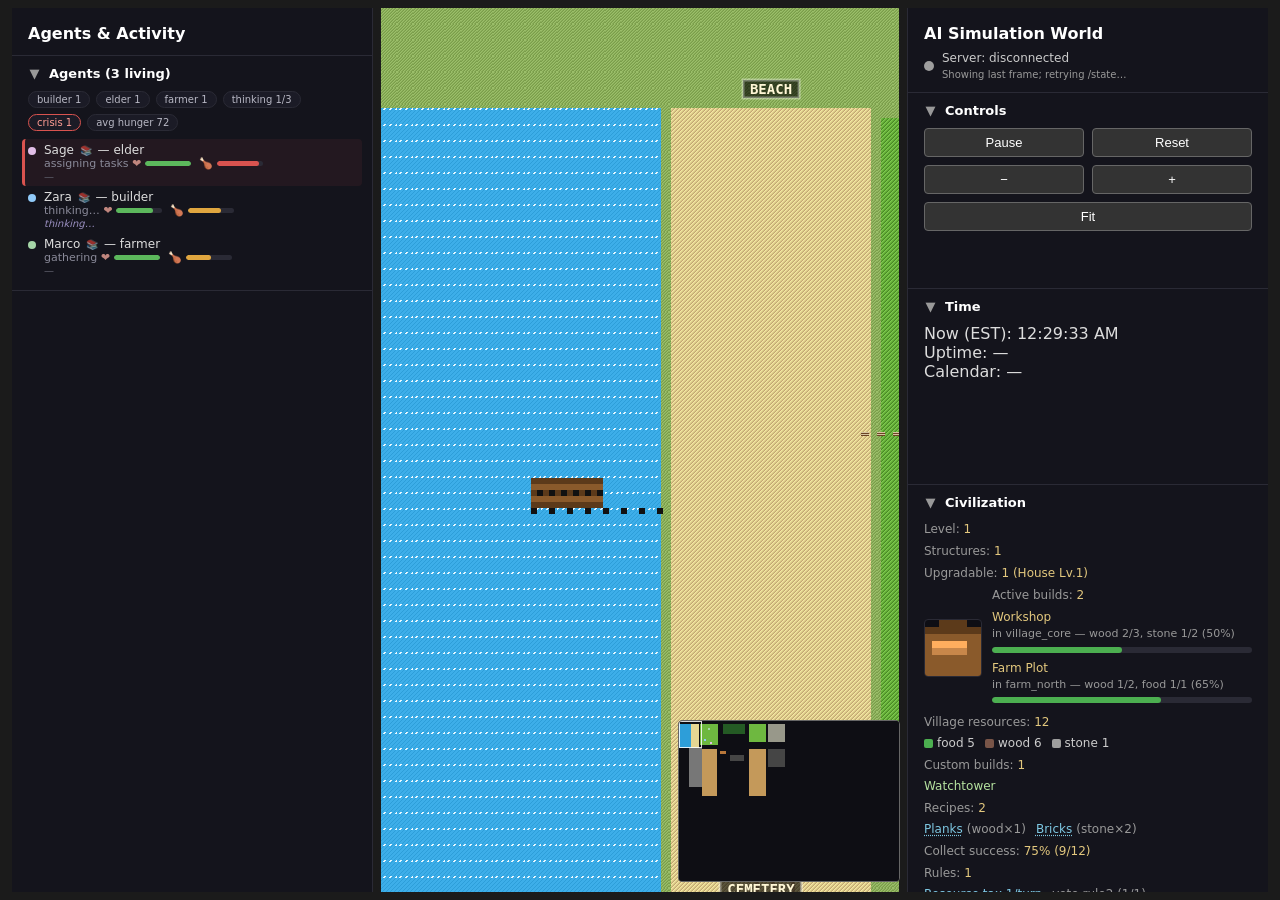
==== commit 42bbc004: "Merge origin/main into collapsible-sidebar-panels" ====
--- a/simulation/index.html
+++ b/simulation/index.html
@@ -70,6 +70,7 @@
     <div id="councilBanner"></div>
     <div id="foundingBanner"></div>
     <div id="disasterBanner"></div>
+    <div id="pressureBanner"></div>
     <div id="godPublicBanner"></div>
   </div>
   <aside id="sidebar">
@@ -146,12 +147,34 @@
       </div>
       </div>
     </section>
+    <div id="sidebarLogsScroll">
     <section class="panel-section" id="activityLog">
       <button class="panel-head" type="button" aria-expanded="true">
         <span class="panel-arrow" aria-hidden="true">▼</span>
         <span>Activity</span>
       </button>
       <div class="panel-body"><ul id="actList"></ul></div>
+    </section>
+    <section class="panel-section" id="decisionAuditPanel">
+      <button class="panel-head" type="button" aria-expanded="true">
+        <span class="panel-arrow" aria-hidden="true">▼</span>
+        <span>Decision audit</span>
+      </button>
+      <div class="panel-body">
+        <ul id="decisionAuditAgentList">
+          <li class="decision-audit-empty">Loading audit data…</li>
+        </ul>
+        <details id="decisionAuditRecentWrap" open>
+          <summary>Recent comparisons</summary>
+          <ul id="decisionAuditRecent"></ul>
+        </details>
+      </div>
+    </section>
+    <section class="panel-section" id="anomalySection" style="display:none">
+      <details id="anomalyPanel" open>
+        <summary>Anomaly radar</summary>
+        <ul id="anomalyList"></ul>
+      </details>
     </section>
     <section class="panel-section" id="chronicleLog">
       <button class="panel-head" type="button" aria-expanded="true">
@@ -160,18 +183,23 @@
       </button>
       <div class="panel-body"><ul id="chronicleList"></ul></div>
     </section>
-    <section class="panel-section" id="decisionAuditPanel" style="display:none">
-      <button class="panel-head" type="button" aria-expanded="true">
-        <span class="panel-arrow" aria-hidden="true">▼</span>
-        <span>Decision audit</span>
-      </button>
-      <div class="panel-body">
-        <ul id="decisionAuditAgentList"></ul>
-        <details id="decisionAuditRecentWrap" open>
-          <summary>Recent comparisons</summary>
-          <ul id="decisionAuditRecent"></ul>
-        </details>
-      </div>
+    <section class="panel-section" id="sagaLog">
+      <h2>Village paper</h2>
+      <ul id="sagaList"></ul>
+    </section>
+    <section class="panel-section" id="predictionMarketPanel" style="display:none">
+      <details id="predictionMarketDetails" open>
+        <summary>
+          Prediction market
+          <span id="predictionMarketHitRate" class="prediction-hit-rate">Hit rate: —</span>
+        </summary>
+        <div class="prediction-market-body">
+          <div id="predictionMarketQuestion" class="prediction-question"></div>
+          <div id="predictionMarketChoices" class="prediction-choices"></div>
+          <div id="predictionMarketStatus" class="prediction-status"></div>
+          <ul id="predictionMarketHistory"></ul>
+        </div>
+      </details>
     </section>
     </div>
   </aside>
@@ -230,6 +258,23 @@
       <svg viewBox="0 0 24 24"><path d="M3 5h14v14H3z"/><path d="M7 9h6M7 13h6M7 5v14"/></svg>
       <span class="lbl">History</span>
     </button>
+    <button type="button" class="gbtn audit locked-dependent" data-feature="audit" data-tab="audit"
+      id="godAuditTabBtn" disabled
+      data-tip='{"t":"Audit","d":"Full decision pairs with intent and outcome axes."}'>
+      <svg viewBox="0 0 24 24"><path d="M8 4h8v2H8z"/><path d="M6 6h12v14H6z"/><path d="M9 10h6M9 14h4"/></svg>
+      <span class="lbl">Audit</span>
+    </button>
+    <button type="button" class="gbtn anomaly" data-feature="anomaly" data-tab="anomaly" style="display:none"
+      data-tip='{"t":"Anomaly","d":"Statistical anomalies detected in village metrics."}'>
+      <svg viewBox="0 0 24 24"><path d="M12 2l9 18H3z"/><path d="M12 9v5"/></svg>
+      <span class="lbl">Anomaly</span>
+    </button>
+    <button type="button" class="gbtn lineage locked-dependent" data-feature="lineage" data-tab="lineage"
+      id="godLineageTabBtn" disabled
+      data-tip='{"t":"Lineage","d":"Parents, children, and birth-time inherited testament and beliefs."}'>
+      <svg viewBox="0 0 24 24"><path d="M12 2v6M8 8h8M6 14h4v8H6zM14 14h4v8h-4z"/><path d="M12 8v6"/></svg>
+      <span class="lbl">Lineage</span>
+    </button>
     <!-- Sovereign God mode Optional Phase 8: dual-gated (GOD_MODE_ENABLED
          AND GOD_COMPILER_ENABLED / SIM_GOD_COMPILER=1). Hidden by
          default; applyGodCapabilitiesToForms() reveals it only when
@@ -239,6 +284,20 @@
       data-tip='{"t":"Compile","d":"Turn a written story idea into a Story draft (optional advanced tool)."}'>
       <svg viewBox="0 0 24 24"><path d="M6 20l9-14M15 6l3 1-1 3M9 20l-3-1 1-3"/></svg>
       <span class="lbl">Compile</span>
+    </button>
+    <!-- idea-03 Agent interview: dual-gated on AGENT_INTERVIEW_ENABLED AND
+         GOD_MODE_ENABLED (both plain config.flags booleans -- no capability
+         probe needed, unlike Compile). Hidden by default; updateGodModeGate()
+         (viewer/divine-history.js) reveals it once both flags are true. The
+         /agent/interview route itself requires no auth (specs/04-http-api.md),
+         but this button still respects the console's own unlock gate for a
+         consistent in-console experience (locked-dependent, like every other
+         feature tab). -->
+    <button type="button" class="gbtn interview locked-dependent" data-feature="interview" data-tab="interview"
+      id="godInterviewTabBtn" style="display:none" disabled
+      data-tip='{"t":"Interview","d":"Ask one villager a question, out-of-world. They never know; nothing changes."}'>
+      <svg viewBox="0 0 24 24"><circle cx="12" cy="12" r="9"/><path d="M9.2 9a2.8 2.8 0 1 1 3.8 2.6c-.8.4-1 .9-1 1.7"/><circle cx="12" cy="16.6" r="0.1"/></svg>
+      <span class="lbl">Interview</span>
     </button>
   </div>
 </div>
@@ -274,7 +333,7 @@
     <div class="modal-body" id="divineModalBody"></div>
   </div>
 </div>
-<!-- Hidden holding container: all 8 #divineTab-* panels live here at load so getElementById + wireDivineForm still work -->
+<!-- Hidden holding container: all 13 #divineTab-* panels live here at load so getElementById + wireDivineForm still work -->
 <div id="divineTabHold" style="display:none" aria-hidden="true">
         <div class="divine-tab-panel" id="divineTab-unlock">
           <div class="divine-row">
@@ -1012,6 +1071,60 @@
           <ul id="godHistoryList" class="divine-result"></ul>
         </div>
 
+        <div class="divine-tab-panel" id="divineTab-audit" style="display:none">
+          <div id="godDecisionAuditToolbar" class="divine-audit-toolbar">
+            <div class="divine-row divine-audit-filters">
+              <label>Agent
+                <input type="search" id="godDecisionAuditAgentFilter" placeholder="name substring" autocomplete="off" />
+              </label>
+              <label>Intent
+                <select id="godDecisionAuditIntentFilter">
+                  <option value="all">All</option>
+                  <option value="match">match</option>
+                  <option value="mismatch">mismatch</option>
+                  <option value="unclassified">unclassified</option>
+                  <option value="uncorrelated">uncorrelated</option>
+                  <option value="fallback">fallback</option>
+                </select>
+              </label>
+              <label>Outcome
+                <select id="godDecisionAuditOutcomeFilter">
+                  <option value="all">All</option>
+                  <option value="ok">ok</option>
+                  <option value="fail">fail</option>
+                  <option value="unknown">unknown</option>
+                </select>
+              </label>
+            </div>
+          </div>
+          <div id="godDecisionAuditLegend" class="divine-audit-legend">
+            <strong>Two axes (independent):</strong>
+            <span class="divine-audit-legend-body">
+              <strong>Intent</strong> compares reasoning category to the chosen action (match / mismatch / other buckets).
+              <strong>Outcome</strong> reads the activity summary —
+              <code>ok</code> means the engine wrote a summary, not that the action succeeded (e.g. “heads to gather…” is ok).
+            </span>
+          </div>
+          <div id="godDecisionAuditStatus" class="divine-meta"></div>
+          <div id="godDecisionAuditSummary" class="divine-audit-summary"></div>
+          <ul id="godDecisionAuditEntries" class="divine-audit-entries"></ul>
+        </div>
+        <div class="divine-tab-panel" id="divineTab-anomaly" style="display:none">
+          <p class="divine-help divine-help-intro">Statistical anomalies from this run's benchmark metrics.</p>
+          <div id="divineAnomalyGroups"></div>
+        </div>
+        <div class="divine-tab-panel" id="divineTab-lineage" style="display:none"
+          data-tip='{"t":"Lineage","d":"Read-only family tree from /state — parents, children, inherited testament and beliefs."}'>
+          <div class="divine-lineage-panel">
+            <div class="divine-row">
+              <label data-tip='{"t":"Villager","d":"Living and deceased agents; lineage fields come from /state."}'>Villager
+                <select id="godLineageAgentSelect"></select>
+              </label>
+            </div>
+            <div id="godLineageContent" class="divine-lineage-content"></div>
+          </div>
+        </div>
+
         <!-- Sovereign God mode Optional Phase 8 (docs/archive/plan-sovereign-god-
              mode-v2.md "Free-prose story compiler"): the compiler NEVER
              mutates and has no Apply button here on purpose -- a successful
@@ -1027,6 +1140,21 @@
             <div class="divine-result" id="godCompileResult"></div>
           </fieldset>
         </div>
+
+        <!-- idea-03 Agent interview (specs/11-viewer.md "Interview (out-of-
+             world debug Q&A)"): read-only, zero-mutation Q&A over one
+             agent's own memory/relationships/beliefs. Like Compile, there is
+             no Preview/Apply step -- this feature never mutates. -->
+        <div class="divine-tab-panel" id="divineTab-interview" style="display:none">
+          <fieldset class="divine-fieldset" id="godInterviewFieldset">
+            <legend data-tip='{"t":"Interview","d":"Ask one villager a question, out-of-world. Answered strictly from their own memory, relationships, and beliefs. Never seen by them; changes nothing."}'>Interview a villager (out-of-world, read-only)</legend>
+            <div class="divine-row"><label data-tip='{"t":"Villager","d":"Living villager to interview."}'>Villager <select id="godInterviewAgentSelect"></select></label></div>
+            <div class="divine-row"><label data-tip='{"t":"Question","d":"Free-text question, up to 500 characters. The server enforces the real limit; this is just a typing guide."}'>Question <textarea id="godInterviewQuestion" rows="3" maxlength="500"></textarea></label></div>
+            <div class="divine-actions"><button type="button" id="godInterviewAskBtn"
+              data-tip='{"t":"Ask","d":"Send the question to this villager. Read-only -- nothing in the village changes."}'>Ask</button></div>
+            <div class="divine-result" id="godInterviewResult"></div>
+          </fieldset>
+        </div>
 </div>
 <div id="tooltip"></div>
 <div id="deadAgentsModal" role="dialog" aria-labelledby="deadAgentsTitle" aria-modal="true">
@@ -1036,6 +1164,27 @@
       <button id="deadAgentsCloseBtn" type="button">Close</button>
     </header>
     <ul id="deadAgentsList"></ul>
+  </div>
+</div>
+<div id="worldWikiModal" role="dialog" aria-labelledby="wikiTitle" aria-modal="true">
+  <div id="worldWikiDialog">
+    <header>
+      <div class="wiki-title-wrap">
+        <h3 id="wikiTitle">World Wiki</h3>
+        <span id="wikiSubtitle"></span>
+      </div>
+      <button id="wikiBackBtn" type="button" disabled>&#8592; Back</button>
+      <button id="wikiCloseBtn" type="button">Close</button>
+    </header>
+    <div id="worldWikiBody">
+      <div id="wikiSidebar">
+        <input type="search" id="wikiSearch" placeholder="Filter entities…" autocomplete="off" />
+        <div id="wikiIndex"></div>
+      </div>
+      <div id="wikiContent">
+        <div id="wikiBody"></div>
+      </div>
+    </div>
   </div>
 </div>
 <div id="councilTranscriptModal" role="dialog" aria-labelledby="councilTranscriptTitle" aria-modal="true">
@@ -1083,8 +1232,10 @@
 <script src="viewer/sidebar.js"></script>
 <script src="viewer/decision-audit.js"></script>
 <script src="viewer/council.js"></script>
+<script src="viewer/predictions.js"></script>
 <script src="viewer/minimap.js"></script>
 <script src="viewer/polling.js"></script>
+<script src="viewer/anomaly.js"></script>
 <script src="viewer/controls.js"></script>
 <script src="viewer/renderloop.js"></script>
 <script src="viewer/divine-bootstrap.js"></script>
@@ -1094,5 +1245,6 @@
 <script src="viewer/divine-voice.js"></script>
 <script src="viewer/divine-miracles-story.js"></script>
 <script src="viewer/divine-history.js"></script>
+<script src="viewer/world-wiki.js"></script>
 </body>
 </html>
--- a/simulation/css/base.css
+++ b/simulation/css/base.css
@@ -35,8 +35,8 @@
   #pauseBtn:hover, #resetBtn:hover,
   #zoomInBtn:hover, #zoomOutBtn:hover, #zoomFitBtn:hover { background: #444; }
   #worldClockHud {
-    /* Fixed like the map controls: the indicator remains legible while the
-       large world canvas scrolls below it. */
+    /* Fixed over the map so the indicator remains legible while the large
+       world canvas scrolls below it. */
     position: fixed; top: 18px; right: 380px;
     padding: 6px 10px;
     background: rgba(18, 21, 32, 0.86); color: #f5ead4;
@@ -46,9 +46,9 @@
     text-transform: capitalize;
   }
   #minimap {
-    /* Fixed like the pause/reset buttons -- with districts now able to be
-       founded mid-session into the open frontier, this is the only way to
-       notice new territory came online without scrolling to find it.
+    /* Fixed over the map: with districts now able to be founded mid-session
+       into the open frontier, this is the only way to notice new territory
+       came online without scrolling to find it.
        Clickable/draggable: click or drag anywhere on it to jump the main
        viewport there (see minimap mouse handlers below).
        Anchored to the bottom-right of the map pane specifically (right:
--- a/simulation/css/panels.css
+++ b/simulation/css/panels.css
@@ -56,9 +56,21 @@
     display: flex;
     flex-direction: column;
   }
+  #sidebarLogsScroll {
+    flex: 0 0 auto;
+    overflow-x: hidden;
+    overflow-y: visible;
+    background: #14141c;
+  }
   .panel-section {
     flex: 0 0 auto;
     border-bottom: 1px solid #2a2a35;
+  }
+  .panel-section:not(:has(.panel-head)) { padding: 10px 16px; }
+  .panel-section:not(:has(.panel-head)) h2 {
+    margin: 0 0 8px;
+    font-size: 13px;
+    color: #fff;
   }
   .panel-head {
     width: 100%;
@@ -180,3 +192,122 @@
     text-transform: uppercase;
     letter-spacing: 0.03em;
   }
+  #predictionMarketPanel {
+    flex: 0 0 auto;
+    display: flex;
+    flex-direction: column;
+    min-height: 0;
+    padding-bottom: 12px;
+  }
+  #predictionMarketPanel:has(#predictionMarketDetails[open]) {
+    flex: 2 1 240px;
+    min-height: 240px;
+  }
+  #predictionMarketDetails {
+    display: flex;
+    flex-direction: column;
+    flex: 1 1 auto;
+    min-height: 0;
+  }
+  #predictionMarketDetails summary {
+    cursor: pointer;
+    font-size: 13px;
+    font-weight: 600;
+    color: #fff;
+    outline: none;
+    display: flex;
+    align-items: center;
+    gap: 8px;
+    list-style: none;
+  }
+  #predictionMarketDetails summary::-webkit-details-marker { display: none; }
+  #predictionMarketDetails summary::before {
+    content: "▸";
+    flex-shrink: 0;
+    display: inline-block;
+    width: 1em;
+    color: #fff;
+    transition: transform 0.15s ease;
+  }
+  #predictionMarketDetails[open] summary::before {
+    transform: rotate(90deg);
+  }
+  #predictionMarketDetails[open] summary { margin-bottom: 8px; }
+  #predictionMarketPanel .prediction-hit-rate {
+    font-size: 13px;
+    font-weight: 400;
+    color: #e3c87e;
+    margin: 0 0 0 auto;
+    flex-shrink: 0;
+  }
+  #predictionMarketDetails .prediction-market-body {
+    display: flex;
+    flex-direction: column;
+    flex: 1 1 auto;
+    min-height: 0;
+    overflow: hidden;
+  }
+  #predictionMarketPanel .prediction-question {
+    font-size: 14px;
+    color: #ddd;
+    margin-bottom: 10px;
+    line-height: 1.45;
+  }
+  #predictionMarketPanel .prediction-choices {
+    display: flex;
+    flex-wrap: wrap;
+    gap: 8px;
+    margin-bottom: 8px;
+  }
+  #predictionMarketPanel .prediction-choice-btn {
+    font-size: 13px;
+    padding: 8px 14px;
+    border-radius: 4px;
+    border: 1px solid #3a3a45;
+    background: #1e1e28;
+    color: #ddd;
+    cursor: pointer;
+  }
+  #predictionMarketPanel .prediction-choice-btn:hover {
+    border-color: #7ec8e3;
+    color: #fff;
+  }
+  #predictionMarketPanel .prediction-status {
+    font-size: 13px;
+    color: #999;
+    margin-bottom: 8px;
+  }
+  #predictionMarketHistory {
+    list-style: none;
+    margin: 0;
+    padding: 0;
+    overflow-y: auto;
+    flex: 1 1 auto;
+    min-height: 0;
+    font-size: 13px;
+    line-height: 1.5;
+    color: #aaa;
+  }
+  #predictionMarketHistory li { padding: 3px 0; }
+  #predictionMarketHistory .prediction-history-empty {
+    color: #777;
+    font-style: italic;
+  }
+  .prediction-badge {
+    display: inline-block;
+    font-size: 10px;
+    font-weight: 600;
+    padding: 1px 5px;
+    border-radius: 3px;
+    margin-right: 4px;
+  }
+  .prediction-badge-correct {
+    background: #1e3a2a;
+    color: #b3ffcf;
+    border: 1px solid #3a8a5a;
+  }
+  .prediction-badge-wrong {
+    background: #4a1e1e;
+    color: #ffb3b3;
+    border: 1px solid #a24545;
+  }
--- a/simulation/css/council.css
+++ b/simulation/css/council.css
@@ -1,3 +1,234 @@
+  /* ================================================================
+     World Wiki modal — full-screen, two-column (index + page content).
+     Mirrors council assembly modal pattern; z-index 120 (above 110).
+     ================================================================ */
+  #worldWikiModal {
+    display: none;
+    position: fixed;
+    inset: 0;
+    z-index: 120;
+    background: rgba(0, 0, 0, 0.65);
+    align-items: center;
+    justify-content: center;
+    padding: 18px;
+    box-sizing: border-box;
+  }
+  #worldWikiModal.open { display: flex; }
+  #worldWikiDialog {
+    width: min(1180px, 100%);
+    height: min(880px, calc(100vh - 36px));
+    background: #13131c;
+    border: 1px solid #2c2c3a;
+    border-radius: 10px;
+    box-shadow: 0 16px 52px rgba(0,0,0,.55);
+    display: flex;
+    flex-direction: column;
+    overflow: hidden;
+    color: #ccc;
+  }
+  #worldWikiDialog header {
+    display: flex;
+    align-items: center;
+    gap: 10px;
+    padding: 12px 16px;
+    border-bottom: 1px solid #2c2c3a;
+    flex-shrink: 0;
+  }
+  #worldWikiDialog header .wiki-title-wrap {
+    flex: 1;
+    min-width: 0;
+  }
+  #worldWikiDialog header h3 {
+    margin: 0;
+    color: #e8e3d8;
+    font-size: 16px;
+    line-height: 1.2;
+    white-space: nowrap;
+    overflow: hidden;
+    text-overflow: ellipsis;
+  }
+  #wikiSubtitle {
+    display: block;
+    color: #7a7a8a;
+    font-size: 11px;
+    text-transform: uppercase;
+    letter-spacing: 0.06em;
+    margin-top: 1px;
+  }
+  #wikiBackBtn, #wikiCloseBtn {
+    padding: 5px 10px;
+    font: 12px sans-serif;
+    background: #2a2a35;
+    color: #ccc;
+    border: 1px solid #444;
+    border-radius: 4px;
+    cursor: pointer;
+    flex-shrink: 0;
+  }
+  #wikiBackBtn:disabled { opacity: 0.35; cursor: default; }
+  #wikiBackBtn:not(:disabled):hover, #wikiCloseBtn:hover { background: #383848; }
+  #worldWikiBody {
+    display: flex;
+    flex: 1;
+    min-height: 0;
+    overflow: hidden;
+  }
+  #wikiSidebar {
+    width: 220px;
+    flex-shrink: 0;
+    border-right: 1px solid #2c2c3a;
+    display: flex;
+    flex-direction: column;
+    background: #0f0f18;
+    overflow: hidden;
+  }
+  #wikiSearch {
+    width: 100%;
+    box-sizing: border-box;
+    padding: 8px 10px;
+    font: 12px system-ui, sans-serif;
+    background: #1a1a24;
+    color: #ccc;
+    border: none;
+    border-bottom: 1px solid #2c2c3a;
+    outline: none;
+    flex-shrink: 0;
+  }
+  #wikiSearch::placeholder { color: #555; }
+  #wikiIndex {
+    flex: 1;
+    overflow-y: auto;
+    padding: 4px 0;
+  }
+  .wiki-index-group { margin-bottom: 4px; }
+  .wiki-index-kind {
+    padding: 6px 10px 3px;
+    font-size: 10px;
+    font-weight: 700;
+    color: #5a5a6a;
+    text-transform: uppercase;
+    letter-spacing: 0.05em;
+  }
+  .wiki-index-item {
+    padding: 5px 12px;
+    font-size: 12px;
+    color: #9a9aaa;
+    cursor: pointer;
+    white-space: nowrap;
+    overflow: hidden;
+    text-overflow: ellipsis;
+  }
+  .wiki-index-item:hover { background: #1e1e2a; color: #ddd; }
+  .wiki-index-item.active {
+    background: #1c1c30;
+    color: #7ec8e3;
+    font-weight: 600;
+  }
+  #wikiContent {
+    flex: 1;
+    min-width: 0;
+    overflow: hidden;
+    display: flex;
+    flex-direction: column;
+  }
+  #wikiBody {
+    flex: 1;
+    overflow-y: auto;
+    padding: 16px 18px;
+    font-size: 13px;
+    line-height: 1.5;
+  }
+  /* Fields table */
+  table.wiki-fields {
+    width: 100%;
+    border-collapse: collapse;
+    margin-bottom: 16px;
+    font-size: 12px;
+  }
+  table.wiki-fields th {
+    text-align: left;
+    padding: 5px 10px 5px 0;
+    color: #6e6e80;
+    font-weight: 600;
+    white-space: nowrap;
+    vertical-align: top;
+    width: 140px;
+    text-transform: capitalize;
+  }
+  table.wiki-fields td {
+    padding: 5px 0;
+    color: #c5c5d0;
+    vertical-align: top;
+    word-break: break-word;
+  }
+  table.wiki-fields tr { border-bottom: 1px solid #1e1e2a; }
+  table.wiki-fields tr:last-child { border-bottom: 0; }
+  .wiki-kv {
+    display: inline-block;
+    margin-right: 6px;
+    background: #1e1e2c;
+    border-radius: 3px;
+    padding: 0 4px;
+    font-size: 11px;
+    color: #aaa;
+  }
+  /* Cross-links section */
+  .wiki-links-section { margin-top: 14px; }
+  .wiki-links-heading {
+    margin: 0 0 6px;
+    font-size: 11px;
+    color: #6e6e80;
+    text-transform: uppercase;
+    letter-spacing: 0.04em;
+    font-weight: 700;
+  }
+  .wiki-link-row {
+    padding: 4px 0;
+    font-size: 12px;
+    color: #9a9aaa;
+    border-bottom: 1px solid #1e1e2a;
+  }
+  .wiki-link-row:last-child { border-bottom: 0; }
+  .wiki-link-rel { color: #6e6e80; margin-right: 4px; }
+  .wiki-link-kind-badge {
+    display: inline-block;
+    font-size: 9px;
+    font-weight: 700;
+    padding: 1px 4px;
+    border-radius: 3px;
+    background: #222230;
+    color: #7a7a8a;
+    text-transform: uppercase;
+    letter-spacing: 0.04em;
+    margin-right: 4px;
+    vertical-align: baseline;
+  }
+  /* wiki-link: interactive link element used across the whole page */
+  .wiki-link {
+    color: #7ec8e3;
+    cursor: pointer;
+    text-decoration: underline dotted;
+    text-underline-offset: 2px;
+  }
+  .wiki-link:hover { color: #aee0f5; }
+  /* Small wiki button chip in the agent list row */
+  .agent-wiki-btn {
+    font-size: 10px;
+    text-decoration: none;
+    opacity: 0.6;
+    vertical-align: middle;
+    padding: 0 2px;
+  }
+  .agent-wiki-btn:hover { opacity: 1; }
+  .wiki-empty {
+    color: #5a5a6a;
+    font-style: italic;
+    font-size: 12px;
+    padding: 8px 0;
+  }
+  /* ================================================================
+     End World Wiki modal styles
+     ================================================================ */
   #councilTranscriptModal {
     display: none;
     position: fixed;
@@ -129,6 +360,9 @@
   #convList .msg { color: #bbb; }
   #convList .msg.muted { color: #666; font-style: italic; }
   #convList .kind { color: #9a7ec8; font-weight: 600; }
+  #sagaLog {
+    padding-bottom: 12px;
+  }
   #actList, #chronicleList, #decisionAuditAgentList, #decisionAuditRecent {
     list-style: none;
     margin: 0;
@@ -140,15 +374,11 @@
     line-height: 1.5;
     color: #aaa;
   }
-  #actList li, #chronicleList li, #decisionAuditAgentList li, #decisionAuditRecent li { padding: 3px 0; }
+  #actList li, #chronicleList li, #sagaList li, #decisionAuditAgentList li, #decisionAuditRecent li { padding: 3px 0; }
   #chronicleList .chronicle-kind { color: #d9b96e; font-weight: 600; }
-  #chronicleList .chronicle-frame { color: #777; font-size: 10px; }
+  #chronicleList .chronicle-frame, #sagaList .chronicle-frame { color: #777; font-size: 10px; }
   #decisionAuditRecentWrap {
     margin-top: 6px;
-    flex: 1 1 0;
-    min-height: 0;
-    display: flex;
-    flex-direction: column;
   }
   #decisionAuditRecentWrap summary {
     cursor: pointer;
@@ -166,6 +396,18 @@
   #decisionAuditRecent .decision-audit-action { color: #ccc; }
   #decisionAuditRecent .decision-audit-category { color: #999; font-size: 11px; }
   #decisionAuditRecent .decision-audit-msg { color: #aaa; }
+  #anomalyPanel { flex-shrink: 0; }
+  #anomalyList { list-style: none; margin: 0; padding: 0; max-height: 160px; overflow-y: auto; font-size: 12px; line-height: 1.5; color: #aaa; }
+  #anomalyList li { padding: 3px 0; }
+  #anomalyList .anomaly-kind { color: #e37e7e; font-weight: 600; }
+  #anomalyPanel summary { cursor: pointer; font-size: 13px; font-weight: 600; color: #fff; margin-bottom: 6px; outline: none; }
+  .anomaly-metric { color: #999; }
+  .anomaly-value { color: #e3c87e; }
+  .anomaly-frame { color: #777; font-size: 10px; }
+  .anomaly-severity { font-size: 10px; font-weight: 700; text-transform: uppercase; padding: 1px 5px; border-radius: 3px; margin-left: 2px; }
+  .anomaly-severity-high { background: #4a1f1f; color: #f28b82; }
+  .anomaly-severity-medium { background: #4a3a1f; color: #f2c078; }
+  .anomaly-severity-low { background: #22303a; color: #8fc3e0; }
   .decision-audit-badge {
     display: inline-block;
     font-size: 9px;
@@ -179,6 +421,9 @@
   .decision-audit-badge-match { background: #1e3a2a; color: #b3ffcf; border: 1px solid #3a8a5a; }
   .decision-audit-badge-mismatch { background: #4a1e1e; color: #ffb3b3; border: 1px solid #a24545; }
   .decision-audit-badge-muted { background: #2a2a35; color: #888; border: 1px solid #3a3a45; }
+  .decision-audit-badge-outcome-ok { background: #1e3a2a; color: #b3ffcf; border: 1px solid #3a8a5a; }
+  .decision-audit-badge-outcome-fail { background: #4a1e1e; color: #ffb3b3; border: 1px solid #a24545; }
+  .decision-audit-badge-outcome-unknown { background: #2a2a35; color: #aaa; border: 1px solid #4a4a55; }
   /* --- Phase D: council banner + Council panel (lives in the left convPanel column) --- */
   #councilBanner {
     position: fixed; top: 18px; left: 50%; transform: translateX(-50%);
@@ -200,6 +445,17 @@
     background: rgba(22, 48, 52, 0.92); color: #b8e8f0;
     border: 1px solid #3a9aaa; border-radius: 4px;
     z-index: 11; display: none; pointer-events: none;
+  }
+  #pressureBanner {
+    position: fixed; top: 108px; left: 50%; transform: translateX(-50%);
+    padding: 6px 18px; font: 600 13px system-ui, sans-serif;
+    background: rgba(72, 28, 18, 0.94); color: #ffd4c4;
+    border: 1px solid #c85a3a; border-radius: 4px;
+    z-index: 11; display: none; pointer-events: none;
+  }
+  #councilPanel summary {
+    cursor: pointer; font-size: 13px; font-weight: 600; color: #fff;
+    margin-bottom: 6px; outline: none;
   }
   #councilCards { display: flex; flex-wrap: wrap; gap: 6px; margin-bottom: 6px; }
   .council-card {
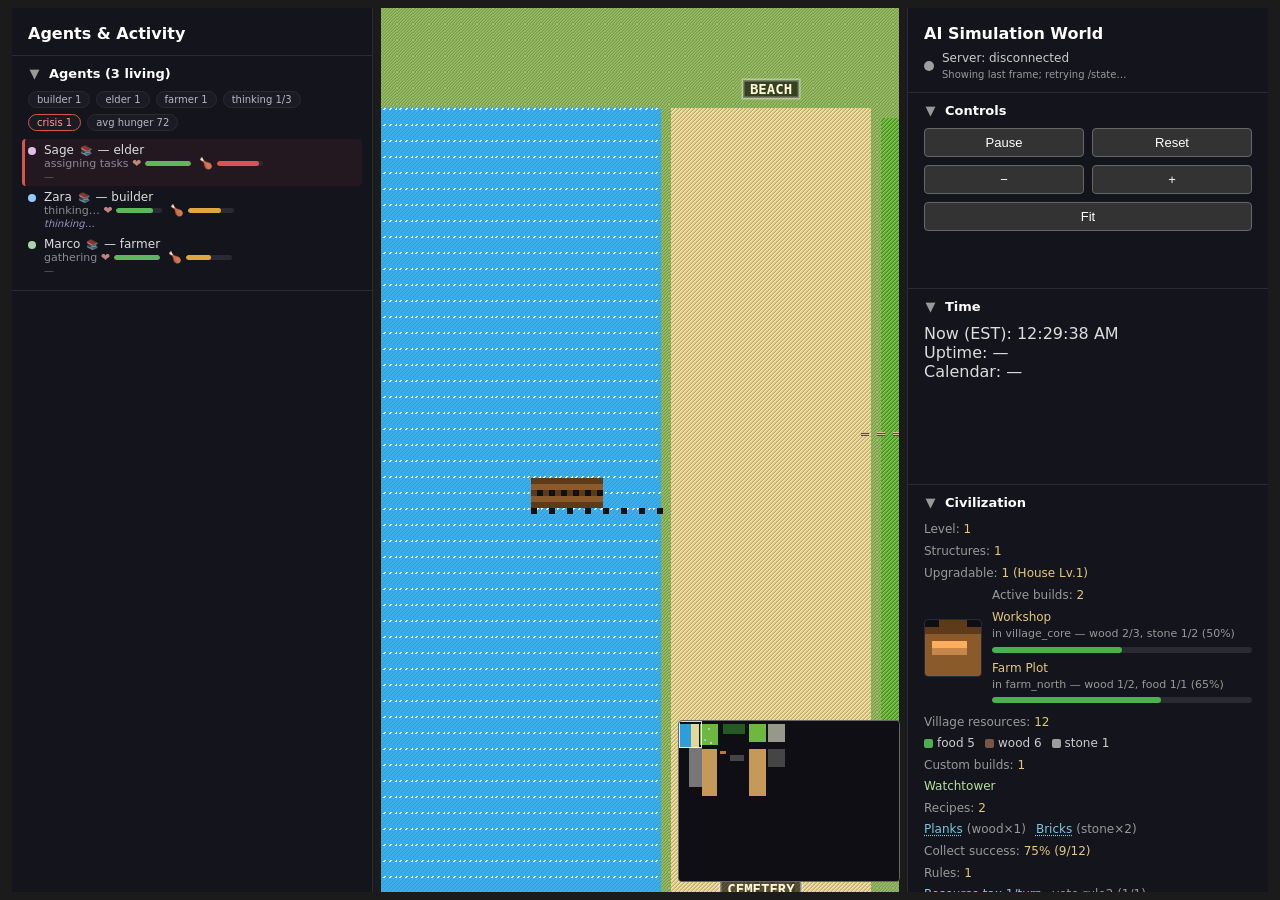
==== commit ac6612af: "fix: make Village paper sidebar panel collapsible The Village paper section (#sagaLog) used a bare <" ====
--- a/simulation/index.html
+++ b/simulation/index.html
@@ -184,8 +184,11 @@
       <div class="panel-body"><ul id="chronicleList"></ul></div>
     </section>
     <section class="panel-section" id="sagaLog">
-      <h2>Village paper</h2>
-      <ul id="sagaList"></ul>
+      <button class="panel-head" type="button" aria-expanded="true">
+        <span class="panel-arrow" aria-hidden="true">▼</span>
+        <span>Village paper</span>
+      </button>
+      <div class="panel-body"><ul id="sagaList"></ul></div>
     </section>
     <section class="panel-section" id="predictionMarketPanel" style="display:none">
       <details id="predictionMarketDetails" open>
--- a/simulation/css/council.css
+++ b/simulation/css/council.css
@@ -360,10 +360,7 @@
   #convList .msg { color: #bbb; }
   #convList .msg.muted { color: #666; font-style: italic; }
   #convList .kind { color: #9a7ec8; font-weight: 600; }
-  #sagaLog {
-    padding-bottom: 12px;
-  }
-  #actList, #chronicleList, #decisionAuditAgentList, #decisionAuditRecent {
+  #actList, #chronicleList, #sagaList, #decisionAuditAgentList, #decisionAuditRecent {
     list-style: none;
     margin: 0;
     padding: 0;
